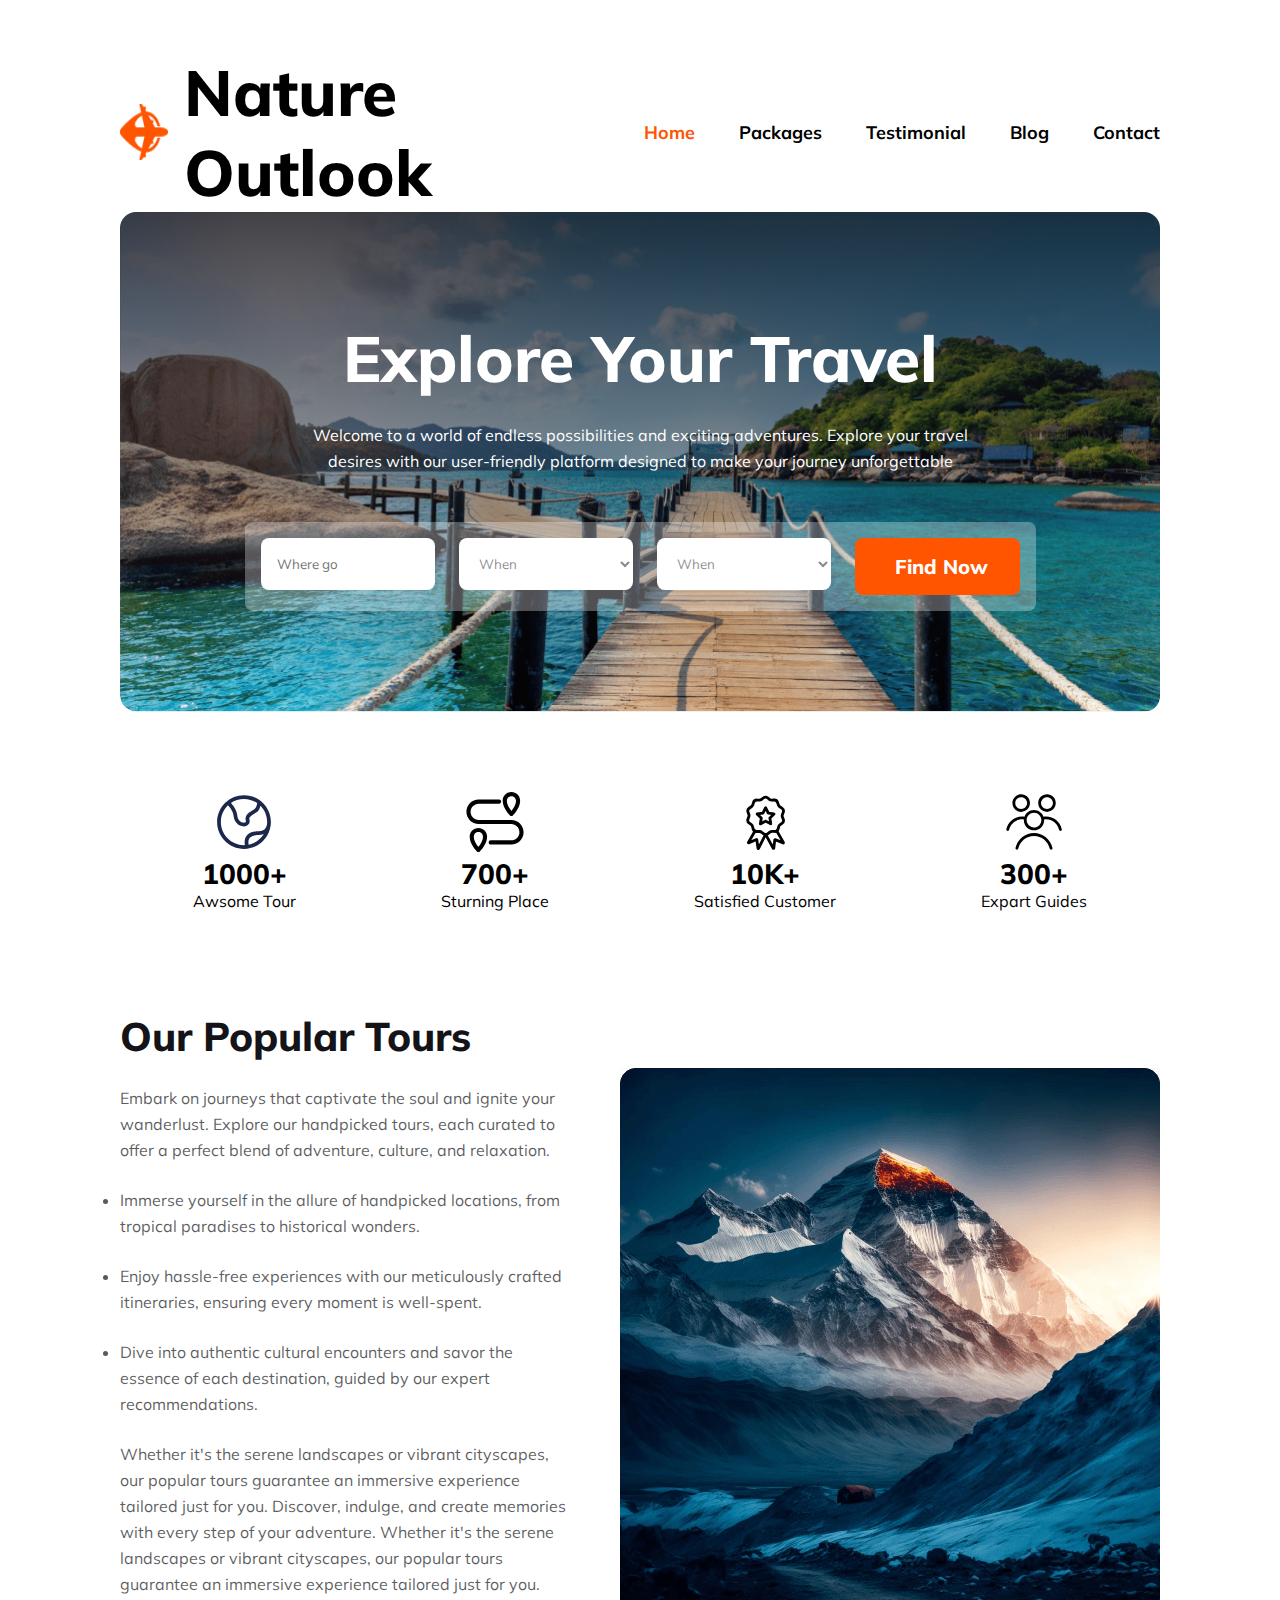
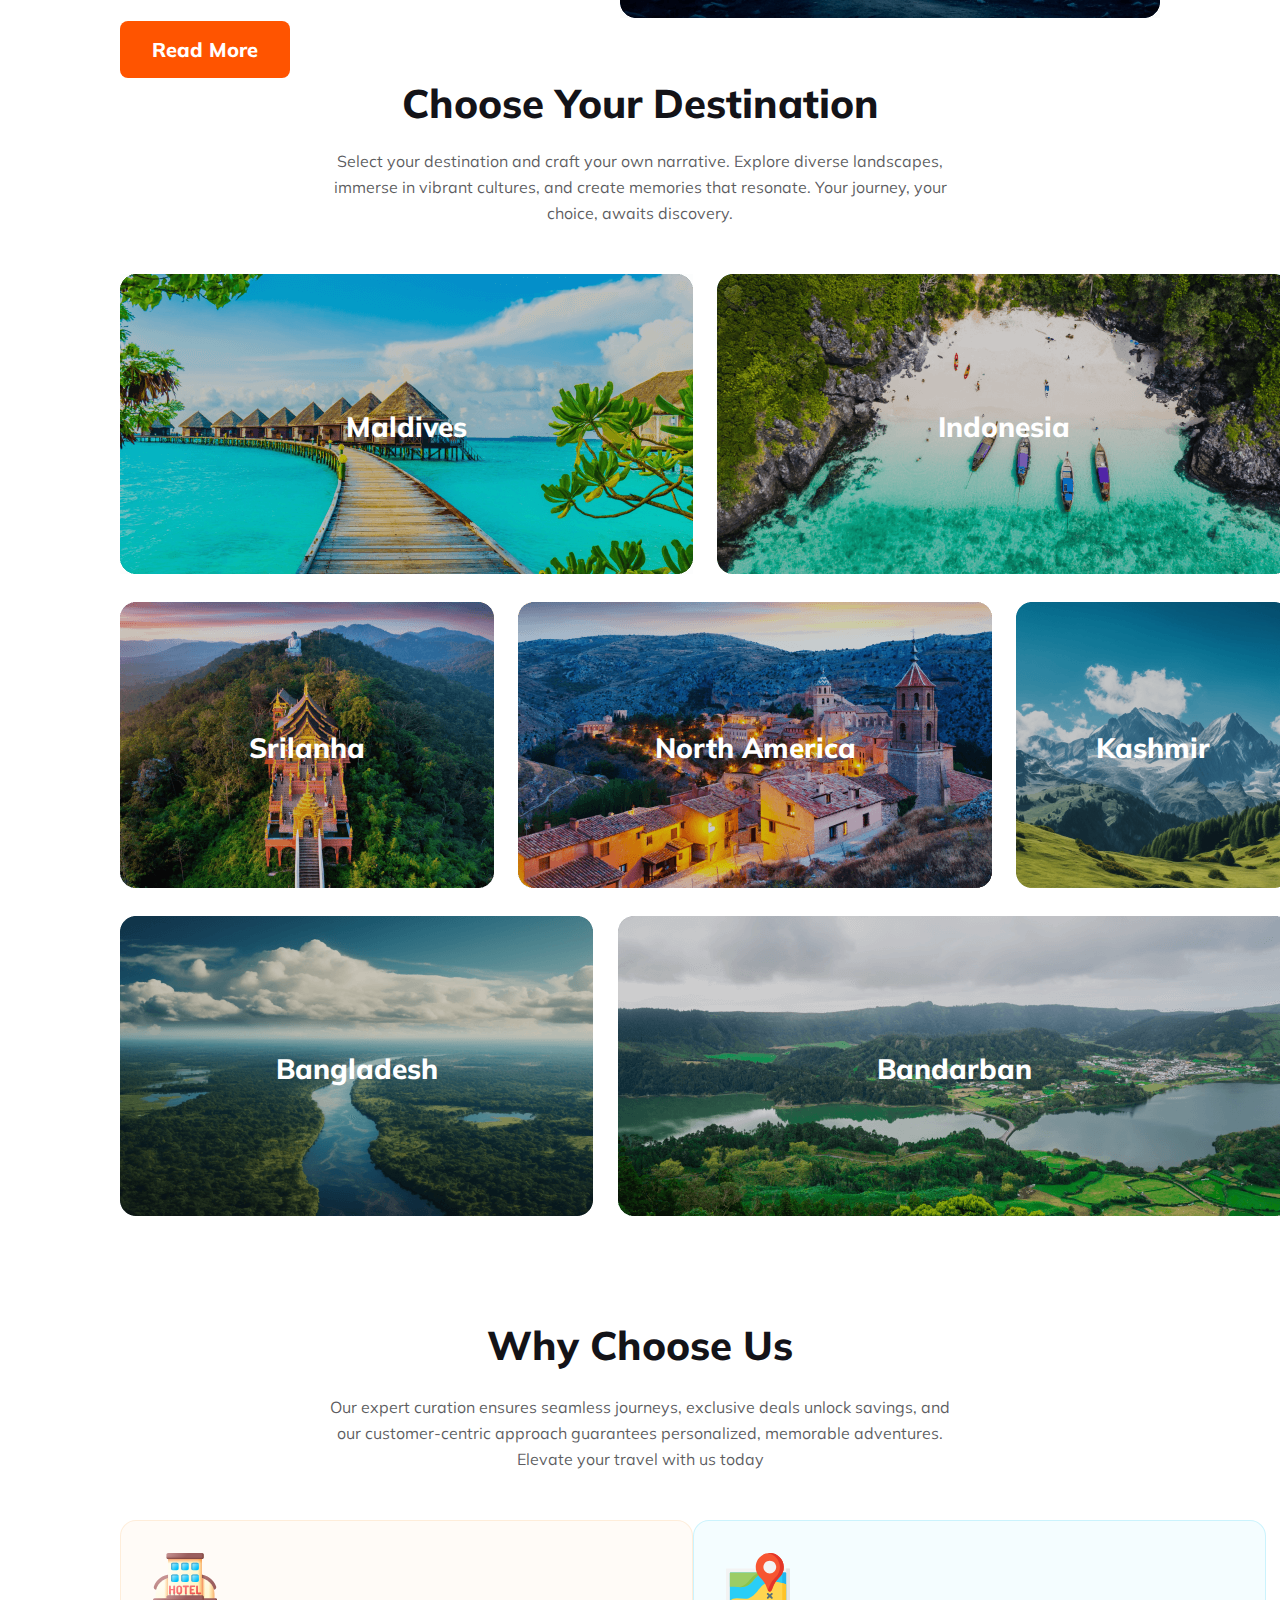
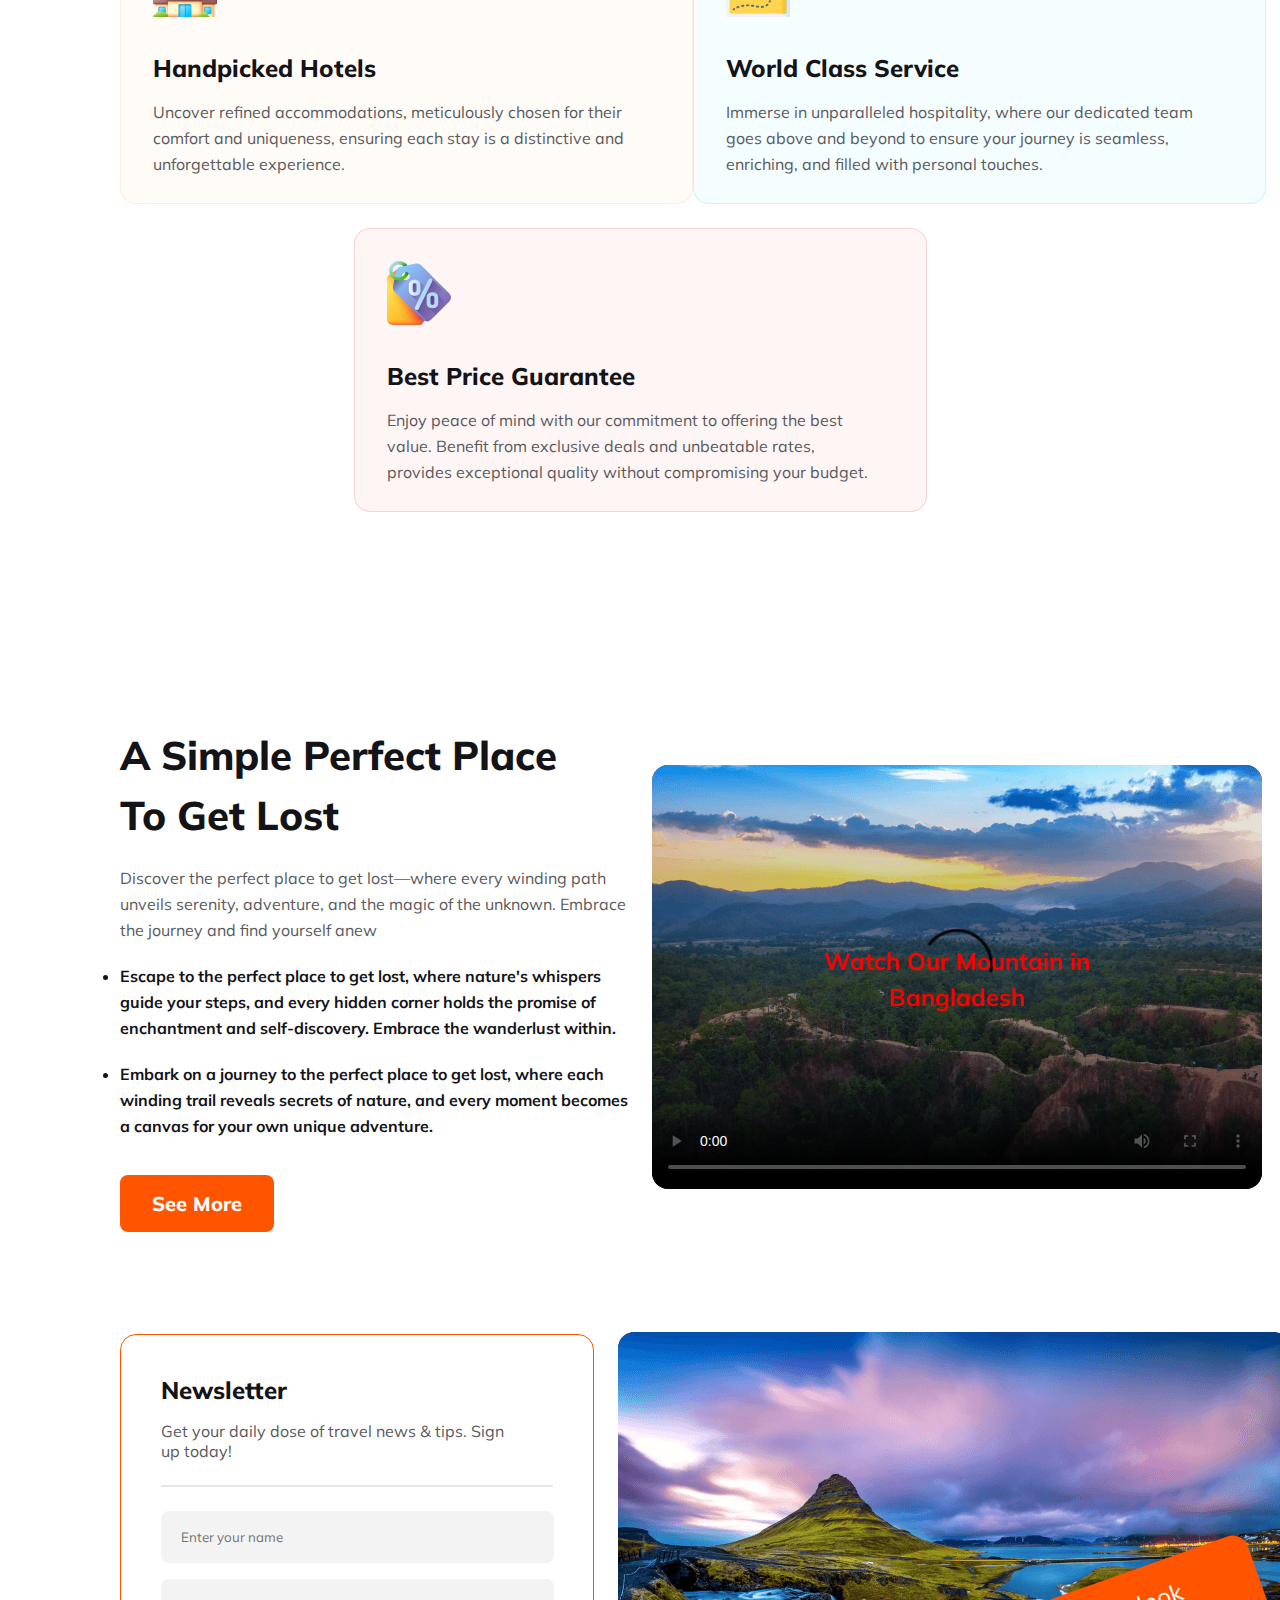
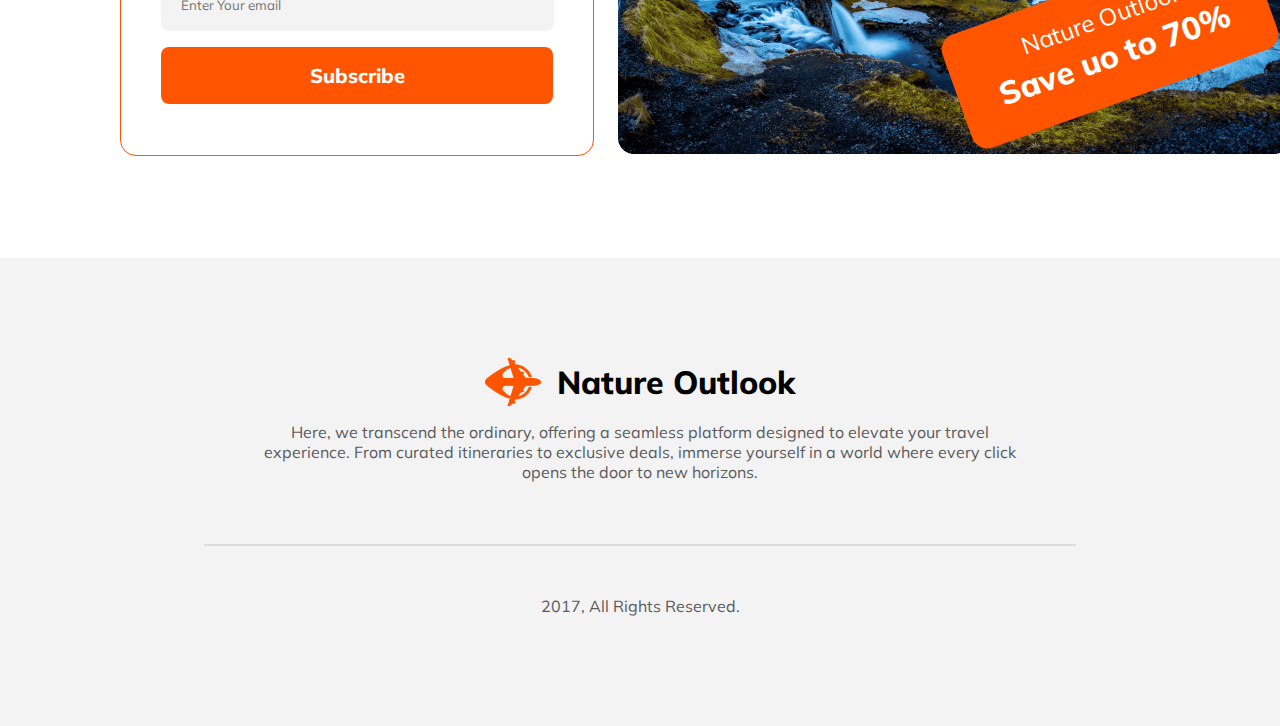
==== index.html @ f2aeee27 "image gallery  added" ====
<!DOCTYPE html>
<html lang="en">

<head>
    <meta charset="UTF-8">
    <meta name="viewport" content="width=device-width, initial-scale=1.0">
    <title>Nature Outlook</title>
    <!--CSS style Sheet-->
    <link rel="stylesheet" href="assets/style/style.css">

    <!--Font Awsome Icon Link-->
    <link rel="stylesheet" href="https://cdnjs.cloudflare.com/ajax/libs/font-awesome/6.5.1/css/all.min.css"
        integrity="sha512-DTOQO9RWCH3ppGqcWaEA1BIZOC6xxalwEsw9c2QQeAIftl+Vegovlnee1c9QX4TctnWMn13TZye+giMm8e2LwA=="
        crossorigin="anonymous" referrerpolicy="no-referrer" />

    <style>
        .container {
            max-width: 1170;
            margin: 0 auto;
        }
    </style>
</head>

<body>
    <header>
        <section>
            <!--Navbar-->
            <nav class="nav">
                <div class="brand">
                    <img src="assets/Images/Group 40071 (2).png" alt="logo">
                    <h1>Nature <span class="Outlook">Outlook</span></h1>
                </div>
                <div class="nav-link">
                    <ul class="item">
                        <li class="active" style="color: #ff5400;">Home</li>
                        <li>Packages</li>
                        <li>Testimonial</li>
                        <li>Blog</li>
                        <li>Contact</li>
                    </ul>
                </div>
                <div class="menubar">
                    <i class="fa-solid fa-bars"></i>
                </div>
            </nav>

        </section>
    </header>

    <main>
        <!---------Banner Section----------->
        <section class="container">
            <div class="banner-content">
                <h1>Explore Your Travel</h1>
                <p>Welcome to a world of endless possibilities and exciting adventures. Explore your travel desires with
                    our user-friendly platform designed to make your journey unforgettable</p>
                <div class="search-bar">
                    <form action="">
                        <div class="field">
                            <input id="where" type="text" placeholder="Where go">
                        </div>
                        <div class="field">
                            <select name="option" id="select">
                                <option value="1">When</option>
                            </select>
                        </div>
                        <div class="field">
                            <select name="option" id="select">
                                <option value="1">When</option>
                            </select>
                        </div>

                        <div class="field"><button class="btn"><i class="fa-solid fa-magnifying-glass"></i>Find
                                Now</button>
                        </div>
                    </form>
                </div>
            </div>
        </section>
        <!---------Bonus part | Stastic----------->
        <section class="container">
            <div class="stastic-container">
                <div class="stastic-card">
                    <img style="width: 60px; height: 60px;" src="assets/icons/earth.svg" alt="">
                    <h3>1000+</h3>
                    <p>Awsome Tour</p>
                </div>
                <div class="stastic-card">
                    <img style="width: 60px; height: 60px;" src="assets/icons/route.svg" alt="">
                    <h3>700+</h3>
                    <p>Sturning Place</p>
                </div>
                <div class="stastic-card">
                    <img style="width: 60px; height: 60px;" src="assets/icons/badge-svgrepo-com.svg" alt="">
                    <h3>10K+</h3>
                    <p>Satisfied Customer</p>
                </div>
                <div class="stastic-card">
                    <img style="width: 60px; height: 60px;" src="assets/icons/users-svgrepo-com.svg" alt="">
                    <h3>300+</h3>
                    <p>Expart Guides</p>
                </div>
            </div>
        </section>
        <!---------Popular Tours----------->
        <section class="tour-container container ">
            <div class="tour-content ">
                <h2>Our Popular Tours</h2>
                <p>Embark on journeys that captivate the soul and ignite your wanderlust. Explore our handpicked tours,
                    each curated to offer a perfect blend of adventure, culture, and relaxation.</p>
                <ul>
                    <li>Immerse yourself in the allure of handpicked locations, from tropical paradises to historical
                        wonders.</li>
                    <li>Enjoy hassle-free experiences with our meticulously crafted itineraries, ensuring every moment
                        is well-spent.</li>
                    <li>Dive into authentic cultural encounters and savor the essence of each destination, guided by our
                        expert recommendations.</li>
                </ul>
                <p class="summary">
                    Whether it's the serene landscapes or vibrant cityscapes, our popular tours guarantee an immersive
                    experience tailored just for you. Discover, indulge, and create memories with every step of your
                    adventure. Whether it's the serene landscapes or vibrant cityscapes, our popular tours guarantee an
                    immersive
                    experience tailored just for you.
                </p>
                <button class="btn">Read More</button>
            </div>
            <div class="tour-img">
                <img src="assets/Images/Rectangle 4.png" alt="">
            </div>
        </section>
        <!---------Choose Your Destination----------->
        <section class="container">
            <div class="destination-container ">
                <h1>Choose Your Destination</h1>
                <p>Select your destination and craft your own narrative. Explore diverse landscapes, immerse in vibrant
                    cultures, and create memories that resonate. Your journey, your choice, awaits discovery.</p>
            </div>
            <div class="destination-gallery">
                <div class="country-img item1">
                    <img src="assets/Images/Rectangle 5.png" alt="">
                    <div class="country">Maldives</div>
                </div>
                <div class="country-img item2">
                    <img src="assets/Images/Rectangle 8.png" alt="">
                    <div class="country">Indonesia</div>
                </div>
                <div class="country-img item3">
                    <img src="assets/Images/Rectangle 6.png" alt="">
                    <div class="country">Srilanha</div>
                </div>
                <div class="country-img item4">
                    <img src="assets/Images/Rectangle 7.png" alt="">
                    <div class="country">North America</div>
                </div>
                <div class="country-img item5">
                    <img src="assets/Images/Rectangle 9.png" alt="">
                    <div class="country">Kashmir</div>
                </div>
                <div class="country-img item6">
                    <img src="assets/Images/Rectangle 11.png" alt="">
                    <div class="country">Bangladesh</div>
                </div>
                <div class="country-img item7">
                    <img src="assets/Images/Rectangle 10.png" alt="">
                    <div class="country">Bandarban</div>
                </div>
            </div>
        </section>
        <!----------Why Choose Us---------->
        <section class="choose-us-container container">
            <div class="choose-us-content">
                <h1>Why Choose Us</h1>
                <p>Our expert curation ensures seamless journeys, exclusive deals unlock savings, and our
                    customer-centric approach guarantees personalized, memorable adventures. Elevate your travel with us
                    today</p>
            </div>
            <div class="card-container">
                <div class="choose-card">
                    <div class="card card-1">
                        <img src="assets/icons/hotel 1.svg" alt="">
                        <h3>Handpicked Hotels</h3>
                        <p>Uncover refined accommodations, meticulously chosen for their comfort and uniqueness,
                            ensuring each stay is a distinctive and unforgettable experience.</p>
                    </div>
                    <div class="card card-2">
                        <img src="assets/icons/map 1.svg" alt="">
                        <h3>World Class Service</h3>
                        <p>Immerse in unparalleled hospitality, where our dedicated team goes above and beyond to ensure
                            your journey is seamless, enriching, and filled with personal touches.</p>
                    </div>
                </div>
                <div class="card card-3">
                    <img src="assets/icons/price-tag 1.svg" alt="">
                    <h3>Best Price Guarantee</h3>
                    <p>Enjoy peace of mind with our commitment to offering the best value. Benefit from exclusive deals
                        and unbeatable rates, provides exceptional quality without
                        compromising your budget.
                    </p>
                </div>
            </div>
        </section>

        <!---------Deals and Discount----------->
        <!-- <section>
            
        </section> -->
        <!-------Perfect Place  to get lost------------->
        <section class="perfect-place container">
            <div class="place-content">
                <h2>A Simple Perfect Place To Get Lost </h2>
                <p>Discover the perfect place to get lost—where every winding path unveils serenity, adventure, and the
                    magic of the unknown. Embrace the journey and find yourself anew</p>

                <ul>
                    <li>Escape to the perfect place to get lost, where nature's whispers guide your steps, and every
                        hidden corner holds the promise of enchantment and self-discovery. Embrace the wanderlust
                        within.</li>
                    <li>
                        Embark on a journey to the perfect place to get lost, where each winding trail reveals secrets
                        of nature, and every moment becomes a canvas for your own unique adventure.
                    </li>
                </ul>
                <button class="btn" style="margin-top: 1rem;">See More</button>
            </div>
            <div class="video-container">
                <div class="place-img">
                    <video width="610" height="424" poster="assets/Images/Group 40089.png" controls>
                        <source src="https://youtu.be/Cn4G2lZ_g2I?si=lQw-Pm9pwRIGjS1l" type="video/mime">
                    </video>
                    <div class="video-title">
                        <h3>Watch Our Mountain in Bangladesh</h3>
                    </div>
                </div>

            </div>
        </section>
        <!-------Newsletter------------->
        <section class="newsletter-container container">
            <div class="news-form">
                <h3>Newsletter</h3>
                <p>Get your daily dose of travel news & tips. Sign up today!</p>
                <hr>
                <input class="input" type="text" class="name" placeholder="Enter your name">
                <input class="input" type="email" class="email" placeholder="Enter Your email">
                <button class="btn sub"> Subscribe</button>
            </div>
            <div class="news-img">
                <img src="assets/Images/Rectangle 8 (1).png" alt="">
                <div class="offer">
                    <p>Nature Outlook</p>
                    <h3>Save uo to 70%</h3>
                </div>
            </div>
        </section>
    </main>
    <!--------Footer------------>
    <footer>
        <div class="footer-brand">
            <img src="assets/Images/Group 40071 (2).png" alt="">
            <h2>Nature Outlook</h2>
        </div>
        <p class="about">Here, we transcend the ordinary, offering a seamless platform designed to elevate your travel
            experience.
            From curated itineraries to exclusive deals, immerse yourself in a world where every click opens the door to
            new horizons.
        </p>
        <div class="footer-social">
            <i class="fa-brands fa-twitter"></i>
            <i class="fa-brands fa-facebook-f"></i>
            <i class="fa-brands fa-instagram"></i>
            <i class="fa-brands fa-github"></i>
        </div>
        <hr>
        <p class="copyrights">2017, All Rights Reserved.</p>
    </footer>
</body>

</html>
---- assets/style/style.css ----
/* Google fonts*/
@import url('https://fonts.googleapis.com/css2?family=Mulish:ital,wght@0,200..1000;1,200..1000&display=swap');

* {
    margin: 0;
    padding: 0;
    box-sizing: border-box;
    font-family: "Mulish", sans-serif;
    font-style: normal;
}

/*Root Style*/
:root {
    /*Tipography and font Size*/
    --normal-text: 1rem;
    --font-18: 1.125rem;
    --font-20: 1.25rem;
    --font-24: 1.5rem;
    --font-28: 1.75rem;
    --heading-3: 2rem;
    --heading-2: 2.5rem;
    --heading-1: 4rem;

    /*Color*/
    --text-white: #fff;
    --text-black: #131318;
    --text-orange: #ff5400;
    --text-gray: rgba(19, 19, 24, 0.50);
    --text-dark-gray: #5A5A5D;

}

/*Re-useable Style*/
section {
    max-width: 1170;
   max-width:81.25% ;
    margin: 0 auto;
}

.hidden{
    display: none;
}

.nav-link ul li {
    list-style: none;
}

.nav {
    display: flex;
    align-items: center;
    justify-content: space-between;
    padding-top: 52px;
}

.brand {
    display: flex;
    align-items: center;
    column-gap: 1rem;
}

.brand h1 {
    font-size: var(--heading-1);
    font-weight: 800;
}

.brand img {
    width: 48px;
    height: 56.008px;
}

.nav-link ul {
    display: flex;
    font-size: var(--font-18);
    font-weight: 700;
    text-align: center;
    column-gap: 44px;
    align-items: center;
}


.menubar {
    display: none;
}

/*Banner Section*/
.banner-content {
    background-image: linear-gradient(180deg, rgba(19, 19, 24, 0.80) 0%, rgba(19, 19, 24, 0.00) 100%), url(../Images/Group\ 13\ \(1\)\ \(1\).png);
    background-size: cover;
    height: 500px;
    background-repeat: no-repeat;
    position: relative;
    text-align: center;
    border-radius: 16px;

}

.banner-content h1 {
    color: var(--text-white);
    font-size: var(--heading-1);
    padding-top: 106px;
    font-weight: 800;
}

.banner-content p {
    width: 676px;
    color: #FFF;
    font-weight: 400;
    line-height: 26px;
    font-size: var(--normal-text);
    margin: 0 auto;
    padding-top: 1.5rem;
    padding-bottom: 3rem;
}

.search-bar{
    display: inline-flex;
    border-radius: 8px;
background: rgba(255, 255, 255, 0.30);
padding: 1rem;

    
}
form{
    display: flex;
    column-gap: 1.5rem;
}

form #where, form #select{
    width: 174px;
height: 52px;
flex-shrink: 0;
border-radius: 8px;
border: none;
padding: 1rem;
color:  rgba(19, 19, 24, 0.50);
background-color: #FFF;

}

.fa-solid {
    padding-right: 0.5rem;
    width: 24px;
}


.tour-container {
    display: flex;
    padding-top: 100px;
    align-items: center;
    justify-content: space-between;
    column-gap: 3rem;
}

.tour-container h2 {
    font-size: var(--heading-2);
    color: var(--text-black);
    font-weight: 800;
    padding-bottom: 1.5rem;

}

.tour-container p,
.tour-container ul>li {
    color: rgba(19, 19, 24, 0.70);
    font-size: 1rem;
    font-weight: 400;
    line-height: 26px;
    /* 162.5% */
}

.tour-container p {
    padding-bottom: 1.5rem;
}

.tour-container ul>li {
    padding-bottom: 1.5rem;
}

.btn {
    color: #FFF;
    font-size: var(--font-20);
    font-weight: 800;
    padding: 1rem 2rem;
    background-color: var(--text-orange);
    border-radius: 8px;
    border: none;
}

/*Bonus part | Stastic*/
.stastic-container{
    text-align: center;
    display: flex;
    align-items: center;
    justify-content: space-around;
    padding-top: 5rem;
}

.stastic-container h3{
    font-weight: 800;
    font-size: var(--font-28);
}
.stastic-container

/*Choose Your Destination*/
.destination-container{
padding-top: 100px;
text-align: center;
}
.destination-container h1{
    color: #131318;
    text-align: center;
font-size: 40px;
font-style: normal;
font-weight: 800;
line-height: normal;
padding-bottom: 1.25rem;
}

.destination-container p{
    margin: 0 auto;
    width: 643px;
    color: rgba(19, 19, 24, 0.70);
text-align: center;
font-family: Mulish;
font-size: 16px;
font-style: normal;
font-weight: 400;
line-height: 26px; /* 162.5% */
padding-bottom: 3rem;
}

.country-img{
    position: relative;
    text-align: center;
    color: white;
    /* background: linear-gradient(0deg, rgba(19, 19, 24, 0.20) 0%, rgba(19, 19, 24, 0.20) 100%), lightgray 50% / cover no-repeat; */
  }

  .country {
    position: absolute;
    top: 50%;
    left: 50%;
    transform: translate(-50%, -50%);
    color: #FFF;
text-align: center;
font-family: Mulish;
font-size: 28px;
font-style: normal;
font-weight: 800;
line-height: normal;
  }
  .destination-gallery{
    display: grid;
    grid-template-areas: 
    'item1 item1 item1 item1 item1 item1 item2 item2 item2 item2 item2 item2'
    'item3 item3 item3 item3 item4 item4 item4 item4 item4 item5 item5 item5'
    'item6 item6 item6 item6 item6 item7 item7 item7 item7 item7 item7 item7';
    gap: 1.5rem;
}

 .item1 {
    grid-area: item1;
  
  }
  
  .item2 {
    grid-area: item2;
    
  }
  
  .item3 {
    grid-area: item3;
  }
  .item4{
    grid-area: item4;
  }
  
  .item5{
    grid-area: item5;
  }
  
  .item6{
    grid-area: item6;
  }
  
  .item7{
    grid-area: item7;
  }

 



/*Why choose us*/
.choose-us-container{
    padding-bottom: 100px;
}
.choose-us-content {
    text-align: center;
    padding-top: 100px;
}

.choose-us-content h1 {
    color: var(--text-black);
    font-weight: 800;
    font-size: var(--heading-2);
    padding-bottom: 1.5rem;
}

.choose-us-content p {
    width: 643px;
    margin: 0 auto;
    color: rgba(19, 19, 24, 0.70);
    text-align: center;
    font-family: Mulish;
    font-size: 1rem;
    font-style: normal;
    font-weight: 400;
    line-height: 26px;
    /* 162.5% */
    padding-bottom: 3rem;
}


.card h3 {
    padding-top: 2rem;
    padding-bottom: 1rem;
    color: #131318;
    font-size: 24px;
    font-style: normal;
    font-weight: 800;
    line-height: normal;
}

.card p {
    width: 486px;
    color: #5A5A5D;
    font-family: Mulish;
    font-size: 16px;
    font-style: normal;
    font-weight: 400;
    line-height: 26px;
    /* 162.5% */
}

.choose-card {
    display: flex;
    justify-content: space-around;
}

.card {
    width: 573px;
    height: 284px;
    flex-shrink: 0;
    padding: 2rem;
    border-radius: 16px;
}

.card-1 {
    border: 1px solid rgba(251, 181, 99, 0.20);
    background: rgba(251, 181, 99, 0.05);
}

.card-2 {
    border: 1px solid rgba(41, 206, 246, 0.20);
    background: rgba(41, 206, 246, 0.05);
}

.card-3 {
    position: relative;
    margin: 0 auto;
    margin-top: 1.5rem;
    border: 1px solid rgba(233, 68, 68, 0.20);
    background: rgba(233, 68, 68, 0.05);
}

/*Perfet place to get lost*/
.perfect-place{
    display: flex;
    align-items: center;
    justify-content: space-between;
    padding-top: 113px;
    padding-bottom: 100px;
}

.place-content h2{
    width: 448px;
    color: #131318;
font-family: Mulish;
font-size: 40px;
font-style: normal;
font-weight: 800;
line-height: 60px; /* 150% */
padding-bottom: 1.25rem;

} 

.place-content p{
    width: 532px;
    color: #5A5A5D;
font-family: Mulish;
font-size: 16px;
font-style: normal;
font-weight: 400;
line-height: 26px; /* 162.5% */
padding-bottom: 1.25rem;

}
.place-content ul li{
    width: 518px;
    color: #131318;
font-family: Mulish;
font-size: 16px;
font-style: normal;
font-weight: 700;
line-height: 26px; /* 162.5% */
margin-bottom: 1.25rem;
}

.place-img{
    position: relative;
}

video{
    border-radius: 1rem;
    background: linear-gradient(180deg, #131318 -31.96%, rgba(19, 19, 24, 0.00) 100%);
}

.video-title h3{
    position: absolute;
    width: 276px;
    color:red;
text-align: center;
font-family: Mulish;
font-size: 24px;
font-weight: 700;
line-height: 36px; /* 150% */
top: 50%;
left: 50%;
transform: translate(-50%, -50%);
}

/*Newsletter*/
.newsletter-container {
    display: flex;
    align-items: center;
    justify-content: space-between;
    column-gap: 1.5rem;
    padding-bottom: 100px;
}

.news-form {
    display: flex;
    flex-direction: column;
    border-radius: 16px;
    border: 1px solid #FF5400;
    width: 474px;
    height: 422px;
    flex-shrink: 0;
    padding: 40px;
}

.news-form h3 {
    font-size: var(--font-24);
    font-weight: 800;
    color: #131318;
    padding-bottom: 1rem;
}

.news-form p {
    width: 350px;
    color: #5A5A5D;
    font-size: 1rem;
    padding-bottom: 1.5rem;
}

hr {
    border: 1px solid rgba(19, 19, 24, 0.10);
    margin-bottom: 1.5rem;
}

.input {
    border-radius: 8px;
    background: rgba(19, 19, 24, 0.05);
    width: 393px;
    height: 52px;
    flex-shrink: 0;
    border: none;
    margin-bottom: 1rem;
    padding: 1rem 1.25rem;
}

/* .name,
.email {
    margin-bottom: 1rem;
    padding: 1rem 1.25rem;
} */

.news-img {
    position: relative;
}

.offer {
    position: absolute;
    top: 250px;
    left: 330px;
    width: 324px;
    height: 120px;
    transform: rotate(-19.628deg);
    flex-shrink: 0;
    border-radius: 16px;
    background: #FF5400;
}

.offer p {
    color: #FFF;
    text-align: center;

    font-size: 24px;
    font-style: normal;
    font-weight: 400;

    padding-top: 1.25rem;
    padding-bottom: 3px;
}

.offer h3 {
    color: #FFF;
    font-family: Mulish;
    font-size: 32px;
    font-style: normal;
    font-weight: 800;
    line-height: normal;
    text-align: center;
}

/*Footer*/
footer {
    text-align: center;
    background-color: rgba(19, 19, 24, 0.05);
    padding-top: 100px;
}

.footer-brand {
    display: flex;
    margin: 0 auto;
    /* padding-left: 600px; */
    align-items: center;
    justify-content: center;
    column-gap: 1rem;
    padding-bottom: 1rem;
}

.footer-brand h2 {
    font-size: 2rem;
    font-weight: 800;
}

footer p {
    margin: 0 auto;
    width: 769px;
    font-size: var(--normal-text);
    color: #5A5A5D;
    padding-bottom: 2rem;
}

.footer-social .fa-brands {
    font-size: 1.5rem;
    margin-left: 0.75rem;
    margin-bottom: 50px;

}

footer hr {
    width: 872px;
    margin: 0 auto;
}

.copyrights {
    padding-top: 50px;
    padding-bottom: 110px;
}








@media  screen and (max-width: 600px) {
    .destination-container h1, .choose-us-content h1{
        font-size: 20px;
    }
    p{
        font-size: 14px;
    }
    section{
        max-width: 600px;
        margin: 0 auto;
        padding: 0 20px;
    }
  .brand h1{
    font-size: 21.543px;
    font-weight: 800;
 }
 .nav-link{
    display: none;
 }
 .menubar{
    display: block;
    width: 24px;
height: 24px;
 }

 .banner-content{
    font-size: 22px;
    width: 335px;
height: 483px;
 }
.search-bar form{
    display: flex;
    flex-direction: row;
 }


 /*Bonus part*/
 .stastic-container{
    display: grid;
    grid-template-columns: repeat(2, 1fr);
    gap: 1rem;
 }

 /*Our popular tour*/
 .tour-container{
    display: flex;
    flex-direction: column;
    row-gap: 1.5rem;
 }

 /*Image gellary*/
 .destination-container{
    padding-top: 1.5rem;
 }

 .destination-gallery{
    display: grid;
    grid-template-areas: 
    'item1'
    'item2'
    'item3'
    'item4'
    'item5' 
    'item6'
    'item7';
    gap: 1.5rem;
}
.country-img img{
   width: 100%;
       border-radius: 16px;
       object-fit: fill ;
}
 /*Why Choose Us*/
 .choose-card{
    flex-direction: column;
    gap: 1rem;
    object-fit: cover;
 }

 .card-3{
    margin-top: 1rem;
 }

 /*Perfect place to gaet lost*/
 .perfect-place{
    flex-direction: column;
 }

 .place-content{
    padding-bottom: 1.5rem;
 }

 /*Newsletter*/
 .newsletter-container{
    flex-direction: column;
 }
 .news-form{
    margin-bottom: 1rem;
 }


 /*Footer Section*/
 footer{
    width: 100%;
 }
 .footer-brand h2{
    font-size: 21.543px;  
 }
 .footer-brand p{
    font-size: 14px;
    
 }
}
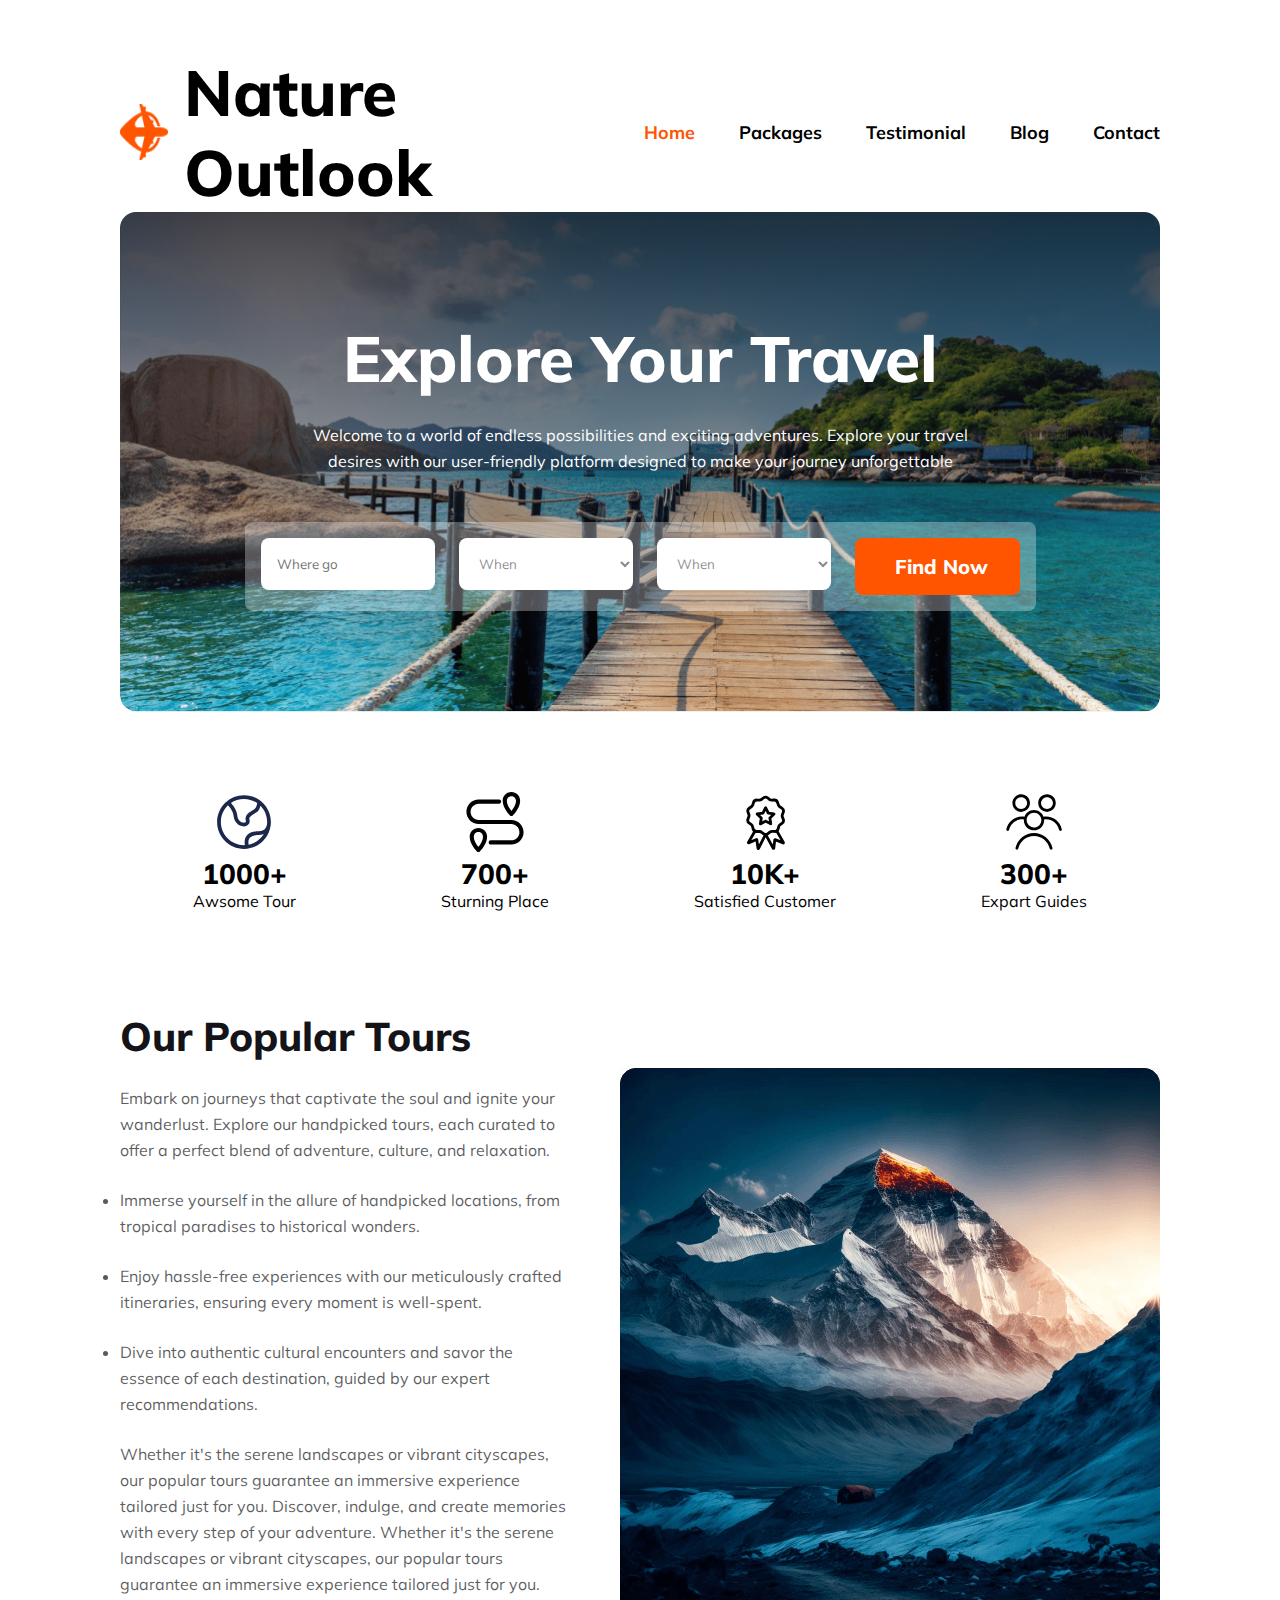
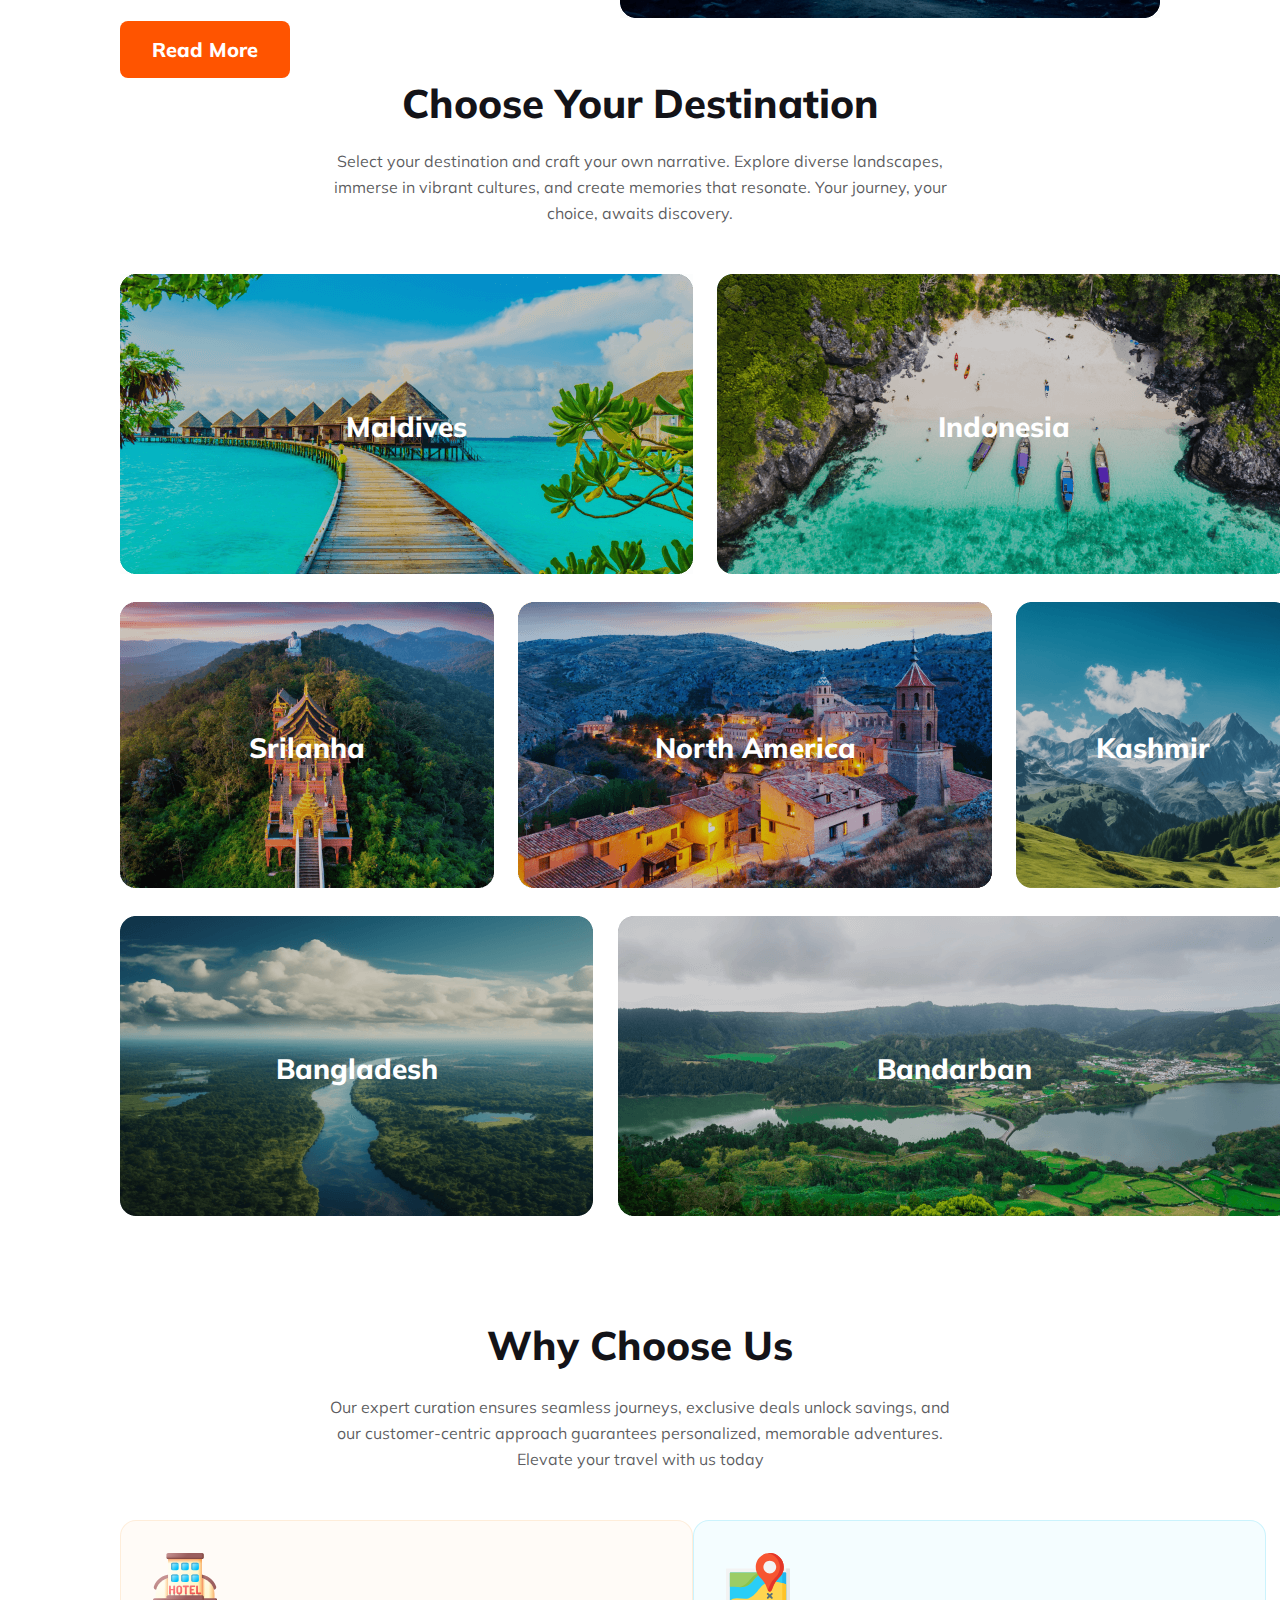
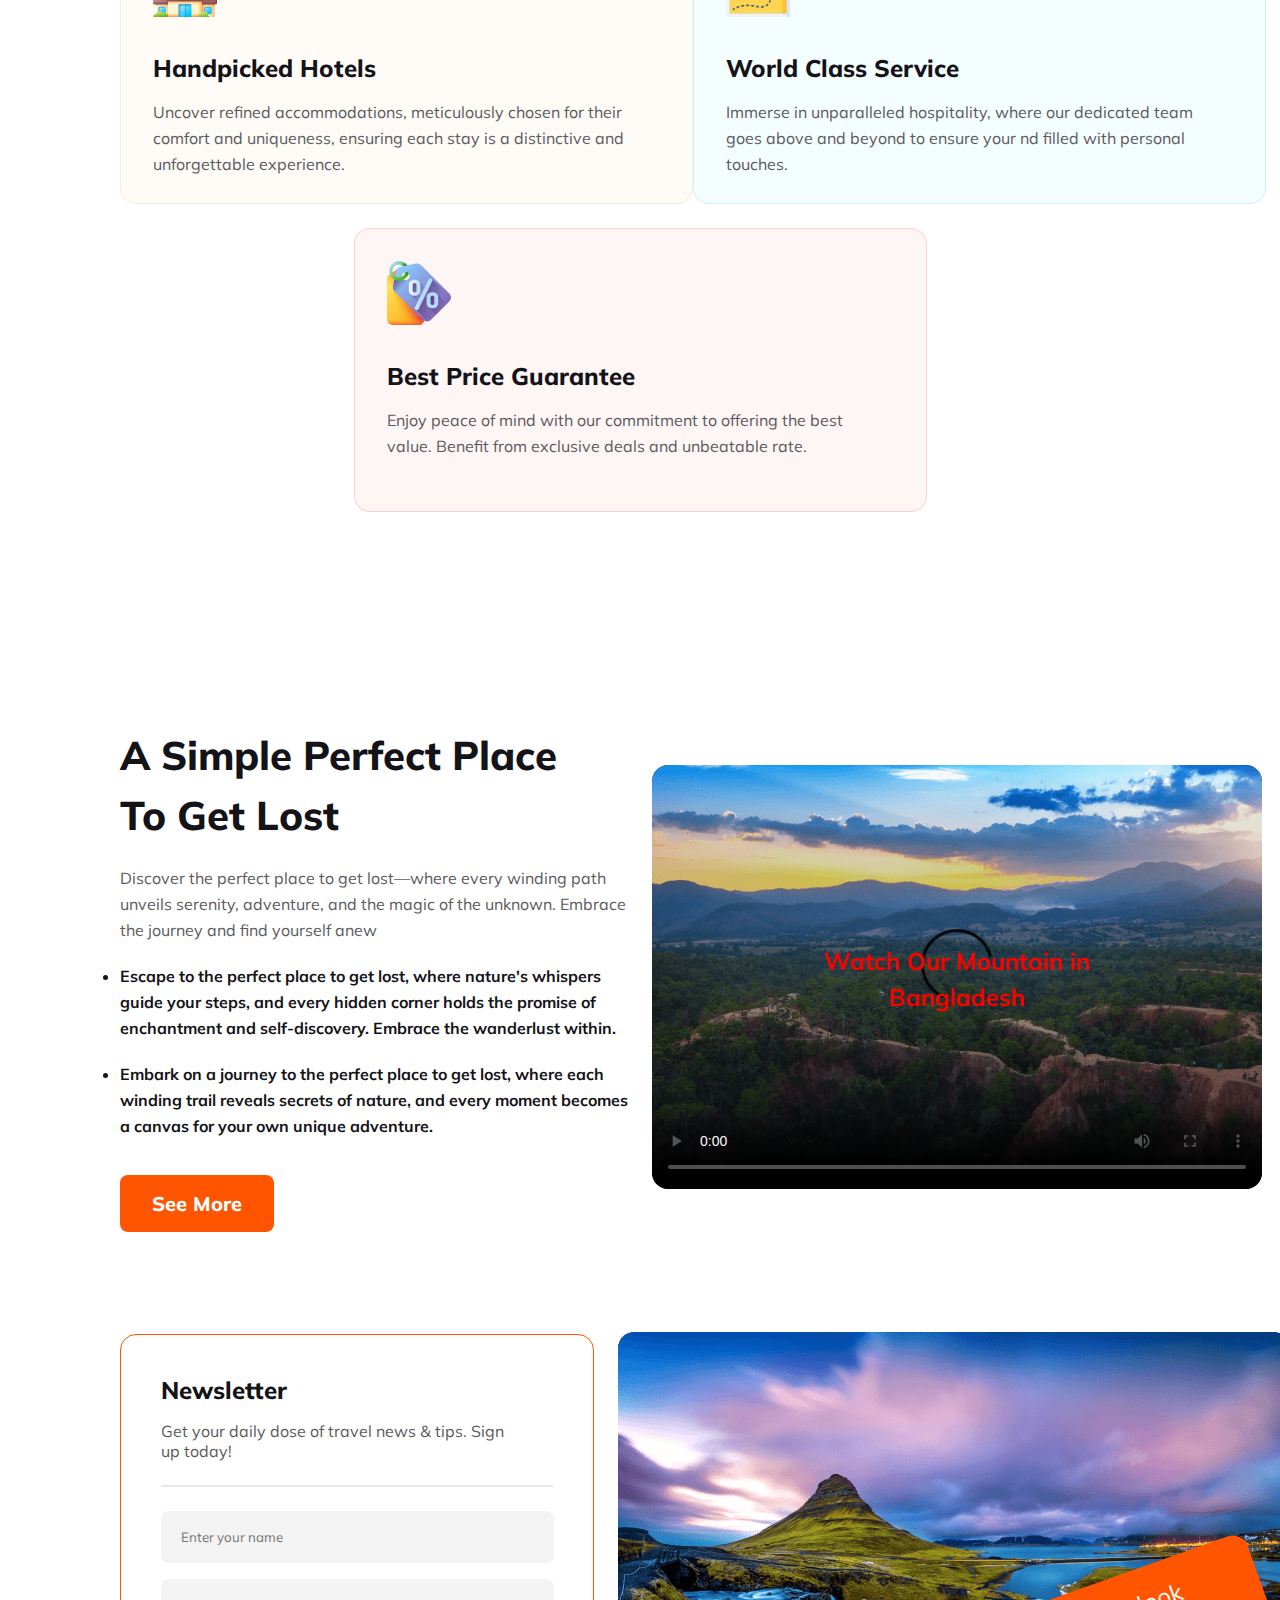
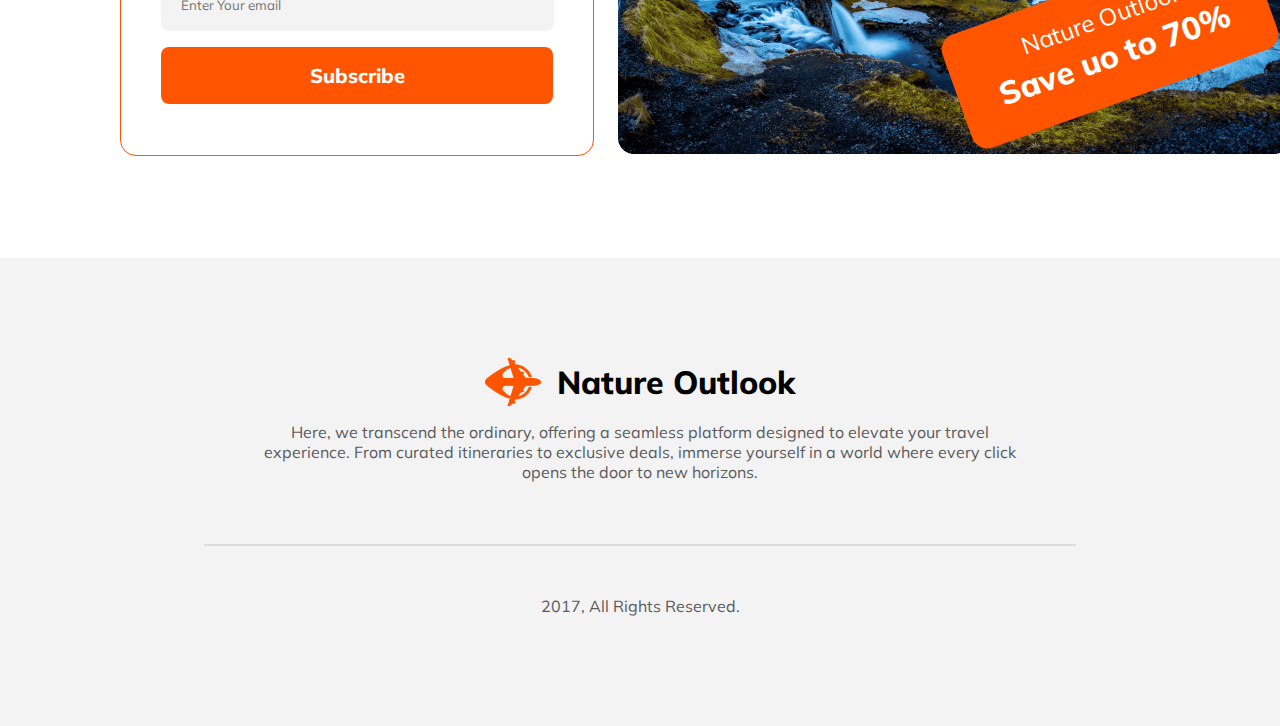
==== commit dd3cf427: "add responsiveness in banner setion and footer section" ====
--- a/index.html
+++ b/index.html
@@ -187,15 +187,14 @@
                         <img src="assets/icons/map 1.svg" alt="">
                         <h3>World Class Service</h3>
                         <p>Immerse in unparalleled hospitality, where our dedicated team goes above and beyond to ensure
-                            your journey is seamless, enriching, and filled with personal touches.</p>
+                            your nd filled with personal touches.</p>
                     </div>
                 </div>
                 <div class="card card-3">
                     <img src="assets/icons/price-tag 1.svg" alt="">
                     <h3>Best Price Guarantee</h3>
                     <p>Enjoy peace of mind with our commitment to offering the best value. Benefit from exclusive deals
-                        and unbeatable rates, provides exceptional quality without
-                        compromising your budget.
+                        and unbeatable rate.
                     </p>
                 </div>
             </div>
--- a/assets/style/style.css
+++ b/assets/style/style.css
@@ -32,12 +32,12 @@
 
 /*Re-useable Style*/
 section {
-    max-width: 1170;
-   max-width:81.25% ;
+    max-width: 1170px;
+    width: 81.25%;
     margin: 0 auto;
 }
 
-.hidden{
+.hidden {
     display: none;
 }
 
@@ -112,28 +112,31 @@
     padding-bottom: 3rem;
 }
 
-.search-bar{
+.search-bar {
     display: inline-flex;
     border-radius: 8px;
-background: rgba(255, 255, 255, 0.30);
-padding: 1rem;
-
-    
-}
-form{
-    display: flex;
+    background: rgba(255, 255, 255, 0.30);
+    padding: 1rem;
+
+
+}
+
+form {
+    display: flex;
+    /* flex-direction: colum; */
     column-gap: 1.5rem;
 }
 
-form #where, form #select{
+form #where,
+form #select {
     width: 174px;
-height: 52px;
-flex-shrink: 0;
-border-radius: 8px;
-border: none;
-padding: 1rem;
-color:  rgba(19, 19, 24, 0.50);
-background-color: #FFF;
+    height: 52px;
+    flex-shrink: 0;
+    border-radius: 8px;
+    border: none;
+    padding: 1rem;
+    color: rgba(19, 19, 24, 0.50);
+    background-color: #FFF;
 
 }
 
@@ -187,7 +190,7 @@
 }
 
 /*Bonus part | Stastic*/
-.stastic-container{
+.stastic-container {
     text-align: center;
     display: flex;
     align-items: center;
@@ -195,106 +198,112 @@
     padding-top: 5rem;
 }
 
-.stastic-container h3{
+.stastic-container h3 {
     font-weight: 800;
     font-size: var(--font-28);
 }
+
 .stastic-container
 
 /*Choose Your Destination*/
-.destination-container{
-padding-top: 100px;
-text-align: center;
-}
-.destination-container h1{
+.destination-container {
+    padding-top: 100px;
+    text-align: center;
+}
+
+.destination-container h1 {
     color: #131318;
     text-align: center;
-font-size: 40px;
-font-style: normal;
-font-weight: 800;
-line-height: normal;
-padding-bottom: 1.25rem;
-}
-
-.destination-container p{
+    font-size: 40px;
+    font-style: normal;
+    font-weight: 800;
+    line-height: normal;
+    padding-bottom: 1.25rem;
+}
+
+.destination-container p {
     margin: 0 auto;
     width: 643px;
     color: rgba(19, 19, 24, 0.70);
-text-align: center;
-font-family: Mulish;
-font-size: 16px;
-font-style: normal;
-font-weight: 400;
-line-height: 26px; /* 162.5% */
-padding-bottom: 3rem;
-}
-
-.country-img{
+    text-align: center;
+    font-family: Mulish;
+    font-size: 16px;
+    font-style: normal;
+    font-weight: 400;
+    line-height: 26px;
+    /* 162.5% */
+    padding-bottom: 3rem;
+}
+
+.country-img {
     position: relative;
     text-align: center;
     color: white;
     /* background: linear-gradient(0deg, rgba(19, 19, 24, 0.20) 0%, rgba(19, 19, 24, 0.20) 100%), lightgray 50% / cover no-repeat; */
-  }
-
-  .country {
+}
+
+.country {
     position: absolute;
     top: 50%;
     left: 50%;
     transform: translate(-50%, -50%);
     color: #FFF;
-text-align: center;
-font-family: Mulish;
-font-size: 28px;
-font-style: normal;
-font-weight: 800;
-line-height: normal;
-  }
-  .destination-gallery{
+    text-align: center;
+    font-family: Mulish;
+    font-size: 28px;
+    font-style: normal;
+    font-weight: 800;
+    line-height: normal;
+}
+
+.destination-gallery {
     display: grid;
-    grid-template-areas: 
-    'item1 item1 item1 item1 item1 item1 item2 item2 item2 item2 item2 item2'
-    'item3 item3 item3 item3 item4 item4 item4 item4 item4 item5 item5 item5'
-    'item6 item6 item6 item6 item6 item7 item7 item7 item7 item7 item7 item7';
+    grid-template-areas:
+        'item1 item1 item1 item1 item1 item1 item2 item2 item2 item2 item2 item2'
+        'item3 item3 item3 item3 item4 item4 item4 item4 item4 item5 item5 item5'
+        'item6 item6 item6 item6 item6 item7 item7 item7 item7 item7 item7 item7';
     gap: 1.5rem;
 }
 
- .item1 {
+.item1 {
     grid-area: item1;
-  
-  }
-  
-  .item2 {
+
+}
+
+.item2 {
     grid-area: item2;
-    
-  }
-  
-  .item3 {
+
+}
+
+.item3 {
     grid-area: item3;
-  }
-  .item4{
+}
+
+.item4 {
     grid-area: item4;
-  }
-  
-  .item5{
+}
+
+.item5 {
     grid-area: item5;
-  }
-  
-  .item6{
+}
+
+.item6 {
     grid-area: item6;
-  }
-  
-  .item7{
+}
+
+.item7 {
     grid-area: item7;
-  }
-
- 
+}
+
+
 
 
 
 /*Why choose us*/
-.choose-us-container{
+.choose-us-container {
     padding-bottom: 100px;
 }
+
 .choose-us-content {
     text-align: center;
     padding-top: 100px;
@@ -375,7 +384,7 @@
 }
 
 /*Perfet place to get lost*/
-.perfect-place{
+.perfect-place {
     display: flex;
     align-items: center;
     justify-content: space-between;
@@ -383,61 +392,66 @@
     padding-bottom: 100px;
 }
 
-.place-content h2{
+.place-content h2 {
     width: 448px;
     color: #131318;
-font-family: Mulish;
-font-size: 40px;
-font-style: normal;
-font-weight: 800;
-line-height: 60px; /* 150% */
-padding-bottom: 1.25rem;
-
-} 
-
-.place-content p{
+    font-family: Mulish;
+    font-size: 40px;
+    font-style: normal;
+    font-weight: 800;
+    line-height: 60px;
+    /* 150% */
+    padding-bottom: 1.25rem;
+
+}
+
+.place-content p {
     width: 532px;
     color: #5A5A5D;
-font-family: Mulish;
-font-size: 16px;
-font-style: normal;
-font-weight: 400;
-line-height: 26px; /* 162.5% */
-padding-bottom: 1.25rem;
-
-}
-.place-content ul li{
+    font-family: Mulish;
+    font-size: 16px;
+    font-style: normal;
+    font-weight: 400;
+    line-height: 26px;
+    /* 162.5% */
+    padding-bottom: 1.25rem;
+
+}
+
+.place-content ul li {
     width: 518px;
     color: #131318;
-font-family: Mulish;
-font-size: 16px;
-font-style: normal;
-font-weight: 700;
-line-height: 26px; /* 162.5% */
-margin-bottom: 1.25rem;
-}
-
-.place-img{
+    font-family: Mulish;
+    font-size: 16px;
+    font-style: normal;
+    font-weight: 700;
+    line-height: 26px;
+    /* 162.5% */
+    margin-bottom: 1.25rem;
+}
+
+.place-img {
     position: relative;
 }
 
-video{
+video {
     border-radius: 1rem;
     background: linear-gradient(180deg, #131318 -31.96%, rgba(19, 19, 24, 0.00) 100%);
 }
 
-.video-title h3{
+.video-title h3 {
     position: absolute;
     width: 276px;
-    color:red;
-text-align: center;
-font-family: Mulish;
-font-size: 24px;
-font-weight: 700;
-line-height: 36px; /* 150% */
-top: 50%;
-left: 50%;
-transform: translate(-50%, -50%);
+    color: red;
+    text-align: center;
+    font-family: Mulish;
+    font-size: 24px;
+    font-weight: 700;
+    line-height: 36px;
+    /* 150% */
+    top: 50%;
+    left: 50%;
+    transform: translate(-50%, -50%);
 }
 
 /*Newsletter*/
@@ -588,116 +602,217 @@
 
 
 
-@media  screen and (max-width: 600px) {
-    .destination-container h1, .choose-us-content h1{
-        font-size: 20px;
-    }
-    p{
-        font-size: 14px;
-    }
-    section{
+@media screen and (max-width: 600px) {
+    *{
+        margin: 0;
+        padding: 0;
+        box-sizing: border-box;
+    }
+
+    /* section {
         max-width: 600px;
         margin: 0 auto;
-        padding: 0 20px;
-    }
-  .brand h1{
-    font-size: 21.543px;
-    font-weight: 800;
- }
- .nav-link{
-    display: none;
- }
- .menubar{
-    display: block;
-    width: 24px;
-height: 24px;
- }
-
- .banner-content{
-    font-size: 22px;
-    width: 335px;
-height: 483px;
- }
-.search-bar form{
-    display: flex;
-    flex-direction: row;
- }
-
-
- /*Bonus part*/
- .stastic-container{
-    display: grid;
-    grid-template-columns: repeat(2, 1fr);
-    gap: 1rem;
- }
-
- /*Our popular tour*/
- .tour-container{
-    display: flex;
-    flex-direction: column;
-    row-gap: 1.5rem;
- }
-
- /*Image gellary*/
- .destination-container{
-    padding-top: 1.5rem;
- }
-
- .destination-gallery{
-    display: grid;
-    grid-template-areas: 
-    'item1'
-    'item2'
-    'item3'
-    'item4'
-    'item5' 
-    'item6'
-    'item7';
-    gap: 1.5rem;
-}
-.country-img img{
-   width: 100%;
-       border-radius: 16px;
-       object-fit: fill ;
-}
- /*Why Choose Us*/
- .choose-card{
-    flex-direction: column;
-    gap: 1rem;
-    object-fit: cover;
- }
-
- .card-3{
-    margin-top: 1rem;
- }
-
- /*Perfect place to gaet lost*/
- .perfect-place{
-    flex-direction: column;
- }
-
- .place-content{
-    padding-bottom: 1.5rem;
- }
-
- /*Newsletter*/
- .newsletter-container{
-    flex-direction: column;
- }
- .news-form{
-    margin-bottom: 1rem;
- }
-
-
- /*Footer Section*/
- footer{
-    width: 100%;
- }
- .footer-brand h2{
-    font-size: 21.543px;  
- }
- .footer-brand p{
-    font-size: 14px;
-    
- }
+        padding: 20px;
+    } */
+    .tour-content h2,
+    .destination-container h1,
+    .choose-us-content h1,
+    .place-content h2 {
+        font-size: 20px;
+    }
+    .tour-content p,
+    .tour-content ul li,
+    .destination-container p,
+    .choose-us-content p,
+    .card p {
+        font-size: 14px;
+        line-height: 24px;
+        
+    }
+     .brand h1 {
+        font-size: 21.543px;
+        font-weight: 800;
+    }
+
+    .nav-link {
+        display: none;
+    }
+
+    .menubar {
+        display: block;
+        width: 24px;
+        height: 24px;
+    }
+
+    .banner-content {
+        width: 100%;
+        height: 700px;
+        object-fit: fit;
+    }
+
+    .banner-content h1{
+        font-size: 22px;
+        
+    }
+
+    .banner-content p{
+        width: 304px;
+        font-size: 14px;
+        
+        
+    }
+
+    form {
+        display: flex;
+        flex-direction: column;
+        row-gap: 1rem;
+        width: 287px;
+    }
+
+    form #where,
+    form #select{
+        width: 255px;
+height: 52px;
+flex-shrink: 0;
+    }
+
+
+    /*Bonus part*/
+    .stastic-container {
+        display: grid;
+        grid-template-columns: repeat(2, 1fr);
+        column-gap: 1rem;
+        row-gap: 1rem;
+    }
+
+    /*Our popular tour*/
+    .tour-container {
+        display: flex;
+        flex-direction: column;
+        row-gap: 1.5rem;
+    }
+
+    /*choose your destination*/
+    .destination-container p,
+    .choose-us-content p {
+        width: 309px;
+        
+    }
+
+    /*Image gellary*/
+    .destination-container {
+        padding-top: 1.5rem;
+    }
+
+    .destination-gallery {
+        display: grid;
+        grid-template-areas:
+            'item1'
+            'item2'
+            'item3'
+            'item4'
+            'item5'
+            'item6'
+            'item7';
+        gap: 1.5rem;
+    }
+
+    .country-img img {
+        width: 100%;
+        border-radius: 16px;
+        object-fit: fill;
+    }
+
+    /*Why Choose Us*/
+    .card{
+        width: 335px;
+        height: 289px;
+        
+    }
+
+    .choose-card{
+        align-items: center;
+    }
+
+    .card p{
+        width: 271px;
+        
+    }
+
+    .card h3{
+        font-size: 20px;
+        
+    }
+    .choose-card {
+        flex-direction: column;
+        gap: 1rem;
+        object-fit: cover;
+    }
+
+    .card-3 {
+        margin-top: 1rem;
+    }
+
+    /*Perfect place to gaet lost*/
+    .perfect-place {
+        flex-direction: column;
+    }
+
+    .place-content h2{
+        width: 248px;
+        line-height: 30px;
+        
+    }
+
+    .place-content p, .place-content ul li{
+        font-size: 14px;
+        line-height: 24px;
+        
+    }
+    .place-content {
+        padding-bottom: 1.5rem;
+    }
+
+     video{
+        width: 335px;
+        height: 200px;
+        flex-shrink: 0;    }
+
+    /*Newsletter*/
+    .newsletter-container {
+        flex-direction: column;
+    }
+
+    .news-form {
+        margin-bottom: 1rem;
+    }
+
+    /*Newsletter*/
+    .news-img img{
+        position: relative;
+        left: 20px;
+        right: 20px;
+       padding: 0 20px;
+    }
+
+
+    /*Footer Section*/
+    footer {
+        width: 100%;
+    }
+
+    .footer-brand h2 {
+        font-size: 21.543px;
+    }
+    footer p{
+        width: 287px;
+        margin-bottom: 1rem;
+    }
+    .footer-brand p, .about p {
+        font-size: 14px;
+
+    }
+   footer hr{
+        width: 335px;
+    }
 }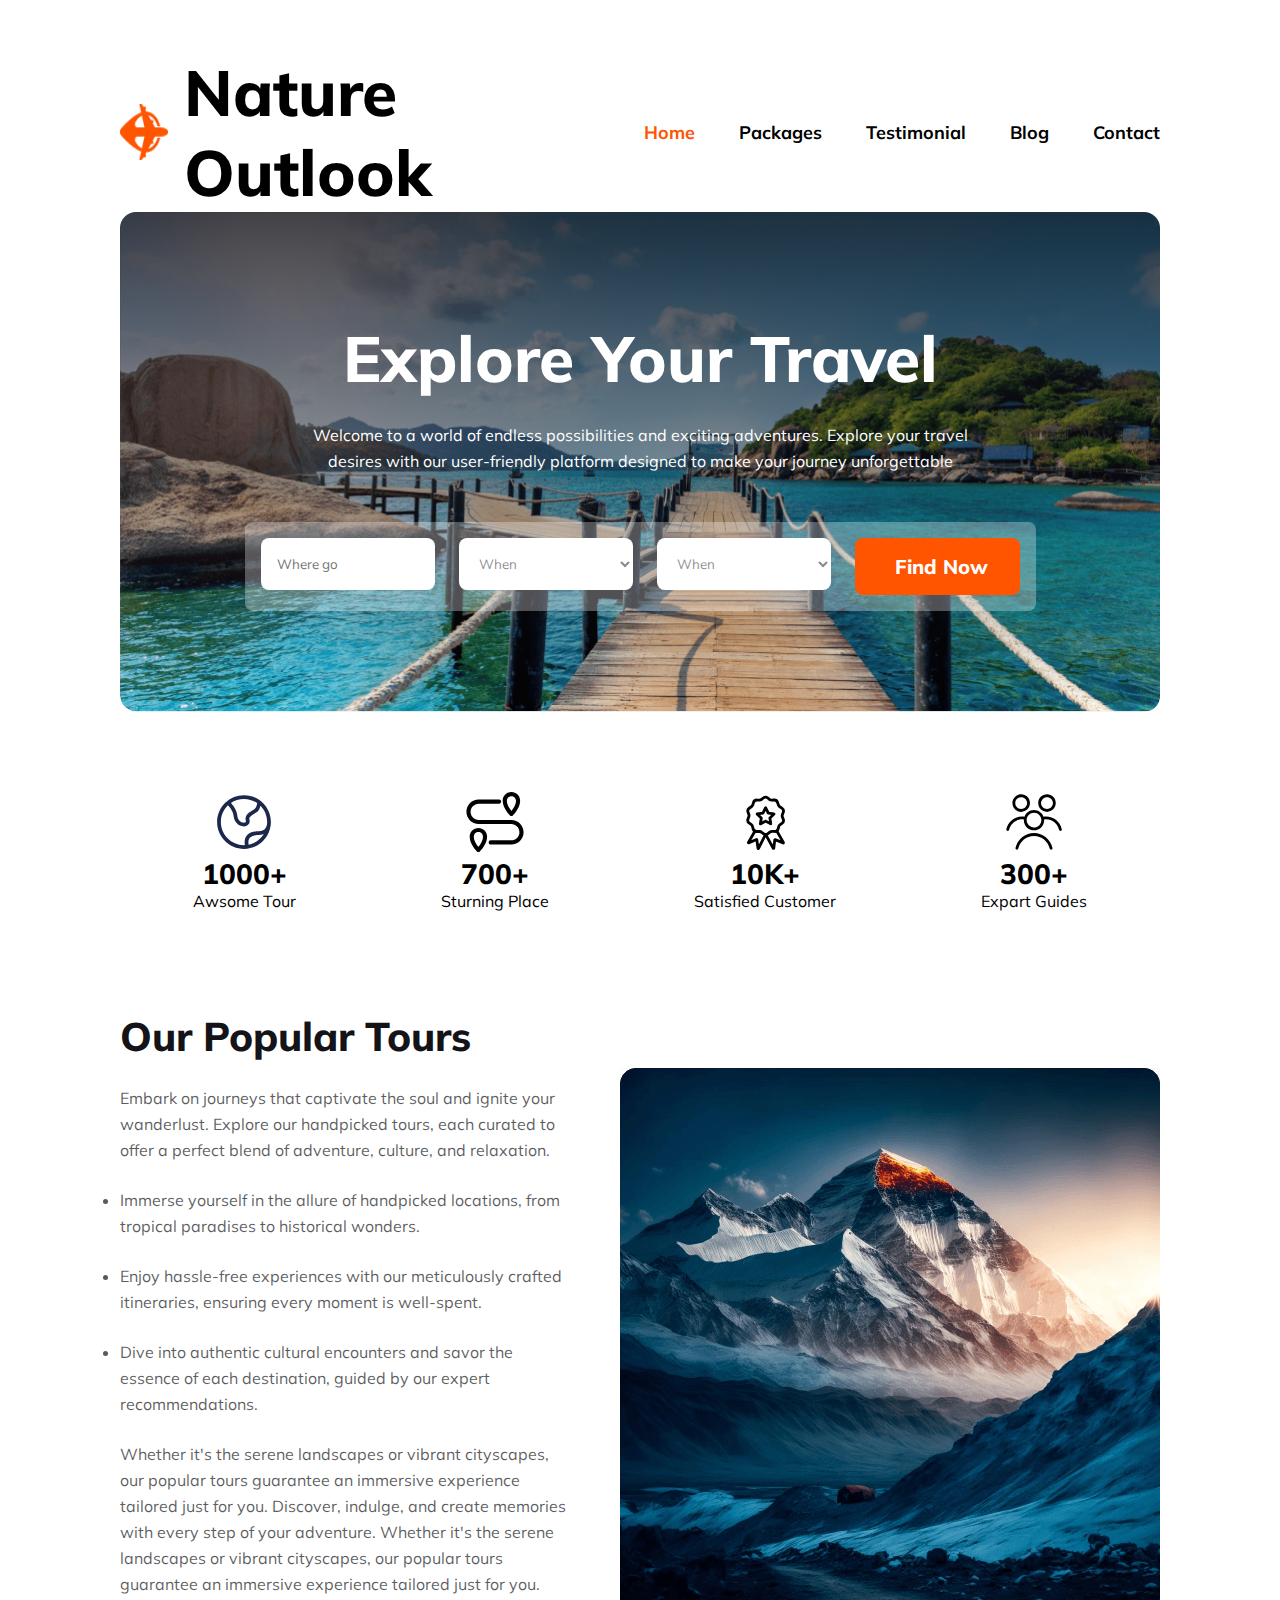
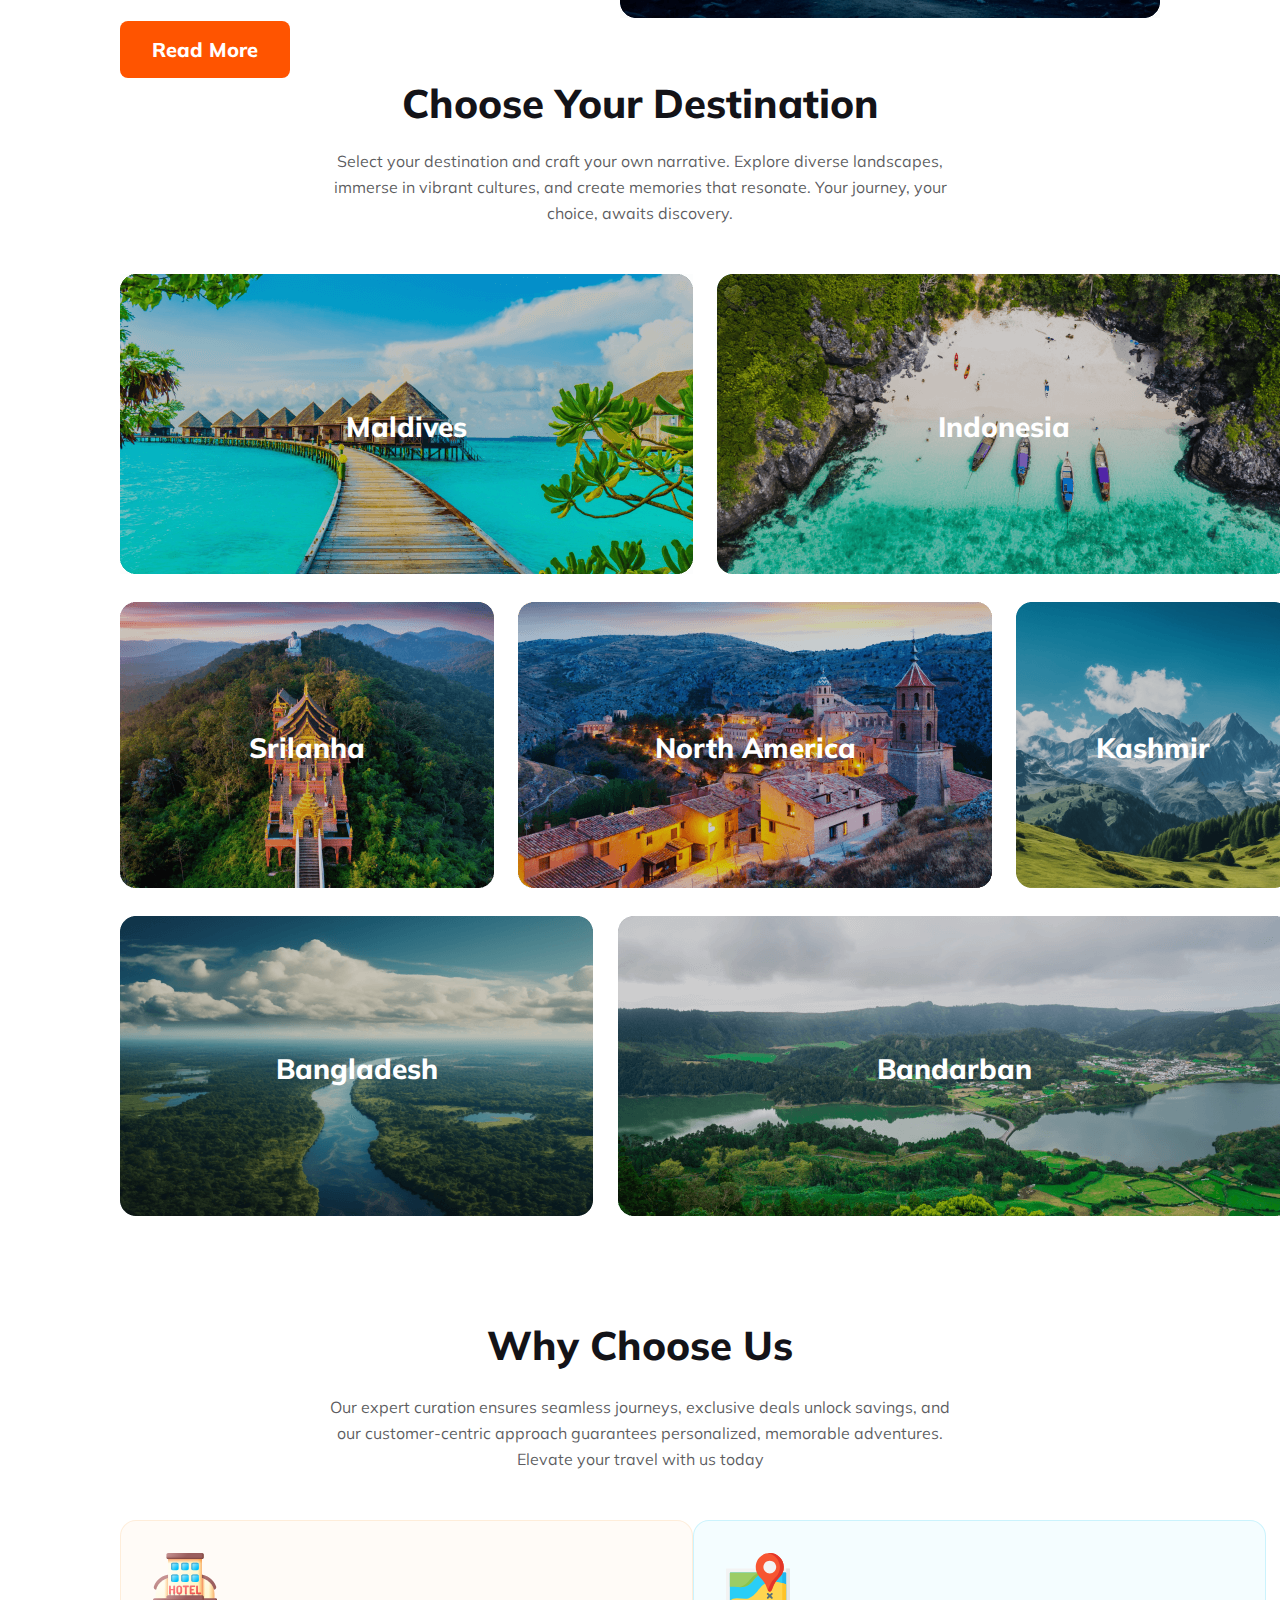
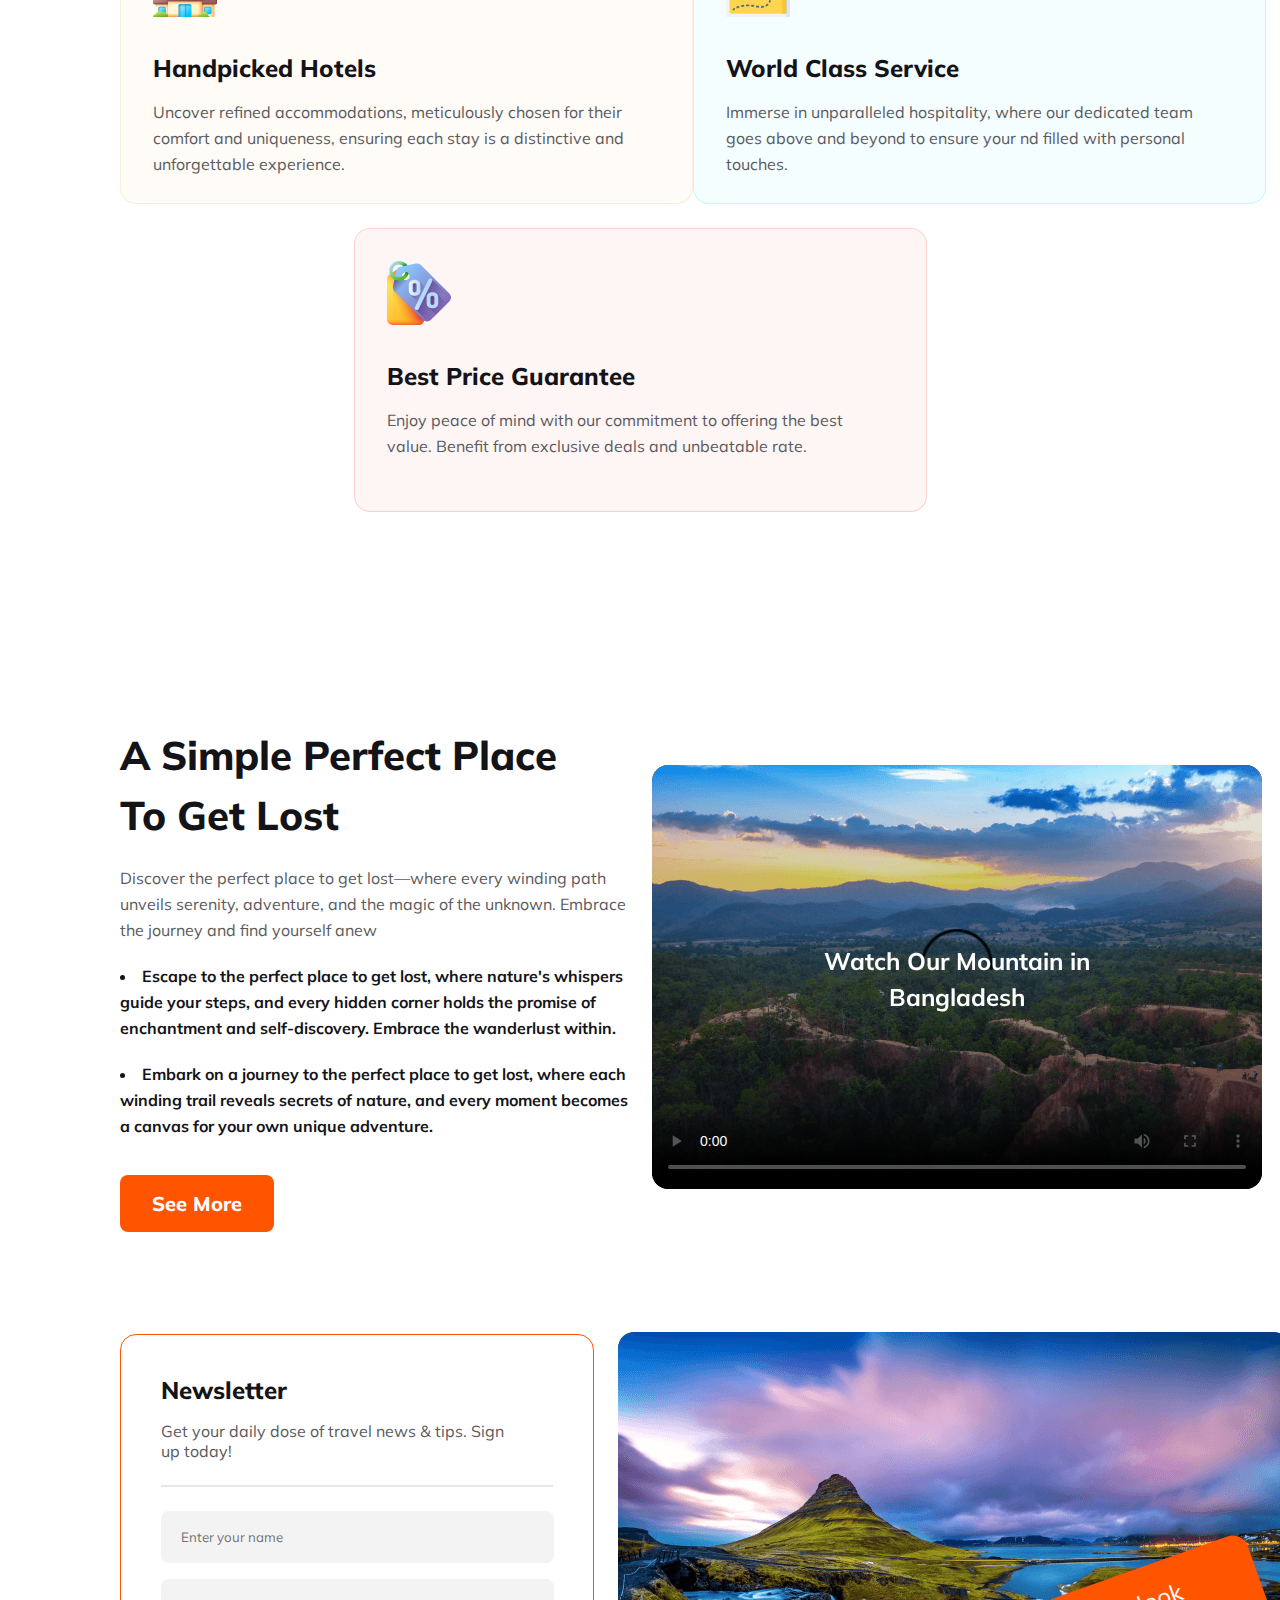
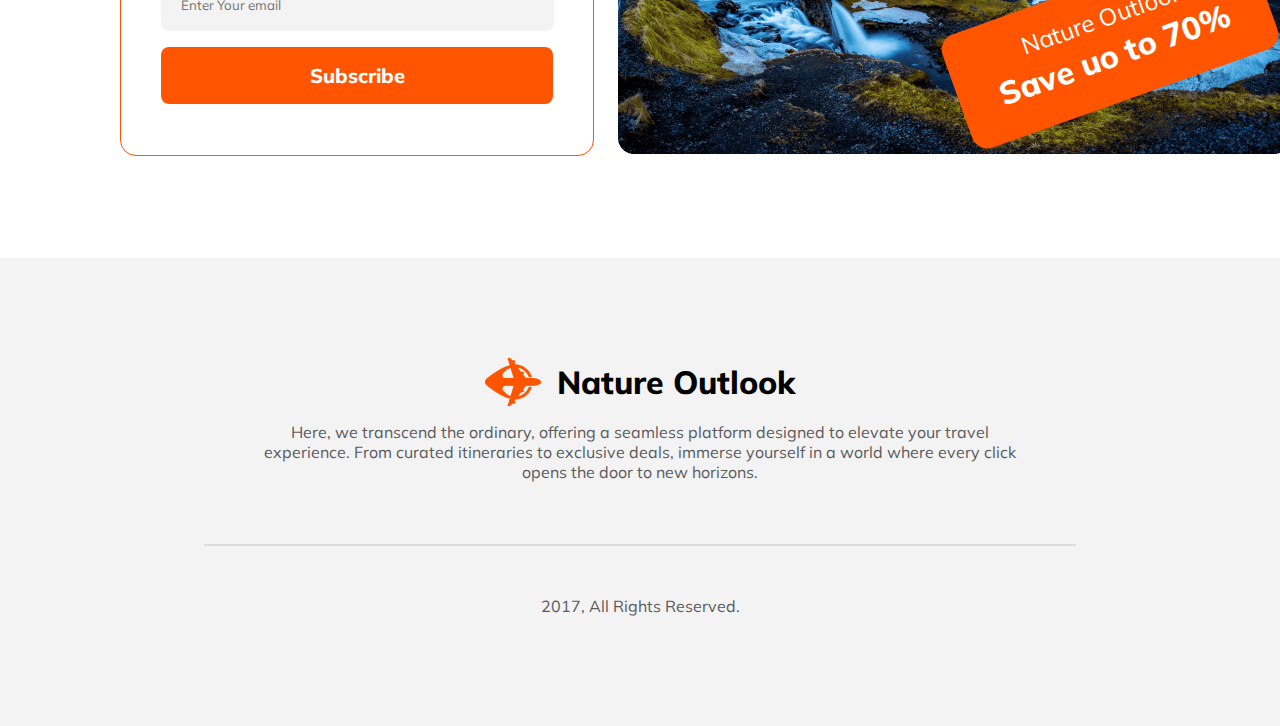
==== commit 533587e4: "remove empty space" ====
--- a/index.html
+++ b/index.html
@@ -7,12 +7,10 @@
     <title>Nature Outlook</title>
     <!--CSS style Sheet-->
     <link rel="stylesheet" href="assets/style/style.css">
-
     <!--Font Awsome Icon Link-->
     <link rel="stylesheet" href="https://cdnjs.cloudflare.com/ajax/libs/font-awesome/6.5.1/css/all.min.css"
         integrity="sha512-DTOQO9RWCH3ppGqcWaEA1BIZOC6xxalwEsw9c2QQeAIftl+Vegovlnee1c9QX4TctnWMn13TZye+giMm8e2LwA=="
         crossorigin="anonymous" referrerpolicy="no-referrer" />
-
     <style>
         .container {
             max-width: 1170;
@@ -43,10 +41,8 @@
                     <i class="fa-solid fa-bars"></i>
                 </div>
             </nav>
-
         </section>
     </header>
-
     <main>
         <!---------Banner Section----------->
         <section class="container">
@@ -69,7 +65,6 @@
                                 <option value="1">When</option>
                             </select>
                         </div>
-
                         <div class="field"><button class="btn"><i class="fa-solid fa-magnifying-glass"></i>Find
                                 Now</button>
                         </div>
@@ -199,10 +194,8 @@
                 </div>
             </div>
         </section>
-
         <!---------Deals and Discount----------->
         <!-- <section>
-            
         </section> -->
         <!-------Perfect Place  to get lost------------->
         <section class="perfect-place container">
@@ -210,7 +203,6 @@
                 <h2>A Simple Perfect Place To Get Lost </h2>
                 <p>Discover the perfect place to get lost—where every winding path unveils serenity, adventure, and the
                     magic of the unknown. Embrace the journey and find yourself anew</p>
-
                 <ul>
                     <li>Escape to the perfect place to get lost, where nature's whispers guide your steps, and every
                         hidden corner holds the promise of enchantment and self-discovery. Embrace the wanderlust
@@ -224,14 +216,13 @@
             </div>
             <div class="video-container">
                 <div class="place-img">
-                    <video width="610" height="424" poster="assets/Images/Group 40089.png" controls>
+                    <video width="610" height="424" class="poster" poster="assets/Images/Group 40089.png" controls>
                         <source src="https://youtu.be/Cn4G2lZ_g2I?si=lQw-Pm9pwRIGjS1l" type="video/mime">
                     </video>
                     <div class="video-title">
                         <h3>Watch Our Mountain in Bangladesh</h3>
                     </div>
                 </div>
-
             </div>
         </section>
         <!-------Newsletter------------->
--- a/assets/style/style.css
+++ b/assets/style/style.css
@@ -1,6 +1,5 @@
 /* Google fonts*/
 @import url('https://fonts.googleapis.com/css2?family=Mulish:ital,wght@0,200..1000;1,200..1000&display=swap');
-
 * {
     margin: 0;
     padding: 0;
@@ -8,7 +7,6 @@
     font-family: "Mulish", sans-serif;
     font-style: normal;
 }
-
 /*Root Style*/
 :root {
     /*Tipography and font Size*/
@@ -20,54 +18,44 @@
     --heading-3: 2rem;
     --heading-2: 2.5rem;
     --heading-1: 4rem;
-
     /*Color*/
     --text-white: #fff;
     --text-black: #131318;
     --text-orange: #ff5400;
     --text-gray: rgba(19, 19, 24, 0.50);
     --text-dark-gray: #5A5A5D;
-
-}
-
+}
 /*Re-useable Style*/
 section {
     max-width: 1170px;
     width: 81.25%;
     margin: 0 auto;
 }
-
 .hidden {
     display: none;
 }
-
 .nav-link ul li {
     list-style: none;
 }
-
 .nav {
     display: flex;
     align-items: center;
     justify-content: space-between;
     padding-top: 52px;
 }
-
 .brand {
     display: flex;
     align-items: center;
     column-gap: 1rem;
 }
-
 .brand h1 {
     font-size: var(--heading-1);
     font-weight: 800;
 }
-
 .brand img {
     width: 48px;
     height: 56.008px;
 }
-
 .nav-link ul {
     display: flex;
     font-size: var(--font-18);
@@ -76,12 +64,9 @@
     column-gap: 44px;
     align-items: center;
 }
-
-
 .menubar {
     display: none;
 }
-
 /*Banner Section*/
 .banner-content {
     background-image: linear-gradient(180deg, rgba(19, 19, 24, 0.80) 0%, rgba(19, 19, 24, 0.00) 100%), url(../Images/Group\ 13\ \(1\)\ \(1\).png);
@@ -91,16 +76,13 @@
     position: relative;
     text-align: center;
     border-radius: 16px;
-
-}
-
+}
 .banner-content h1 {
     color: var(--text-white);
     font-size: var(--heading-1);
     padding-top: 106px;
     font-weight: 800;
 }
-
 .banner-content p {
     width: 676px;
     color: #FFF;
@@ -111,22 +93,17 @@
     padding-top: 1.5rem;
     padding-bottom: 3rem;
 }
-
 .search-bar {
     display: inline-flex;
     border-radius: 8px;
     background: rgba(255, 255, 255, 0.30);
     padding: 1rem;
-
-
-}
-
+}
 form {
     display: flex;
     /* flex-direction: colum; */
     column-gap: 1.5rem;
 }
-
 form #where,
 form #select {
     width: 174px;
@@ -137,15 +114,11 @@
     padding: 1rem;
     color: rgba(19, 19, 24, 0.50);
     background-color: #FFF;
-
-}
-
+}
 .fa-solid {
     padding-right: 0.5rem;
     width: 24px;
 }
-
-
 .tour-container {
     display: flex;
     padding-top: 100px;
@@ -153,15 +126,12 @@
     justify-content: space-between;
     column-gap: 3rem;
 }
-
 .tour-container h2 {
     font-size: var(--heading-2);
     color: var(--text-black);
     font-weight: 800;
     padding-bottom: 1.5rem;
-
-}
-
+}
 .tour-container p,
 .tour-container ul>li {
     color: rgba(19, 19, 24, 0.70);
@@ -170,15 +140,12 @@
     line-height: 26px;
     /* 162.5% */
 }
-
 .tour-container p {
     padding-bottom: 1.5rem;
 }
-
 .tour-container ul>li {
     padding-bottom: 1.5rem;
 }
-
 .btn {
     color: #FFF;
     font-size: var(--font-20);
@@ -188,7 +155,6 @@
     border-radius: 8px;
     border: none;
 }
-
 /*Bonus part | Stastic*/
 .stastic-container {
     text-align: center;
@@ -197,20 +163,16 @@
     justify-content: space-around;
     padding-top: 5rem;
 }
-
 .stastic-container h3 {
     font-weight: 800;
     font-size: var(--font-28);
 }
-
 .stastic-container
-
 /*Choose Your Destination*/
 .destination-container {
     padding-top: 100px;
     text-align: center;
 }
-
 .destination-container h1 {
     color: #131318;
     text-align: center;
@@ -220,7 +182,6 @@
     line-height: normal;
     padding-bottom: 1.25rem;
 }
-
 .destination-container p {
     margin: 0 auto;
     width: 643px;
@@ -234,14 +195,12 @@
     /* 162.5% */
     padding-bottom: 3rem;
 }
-
 .country-img {
     position: relative;
     text-align: center;
     color: white;
     /* background: linear-gradient(0deg, rgba(19, 19, 24, 0.20) 0%, rgba(19, 19, 24, 0.20) 100%), lightgray 50% / cover no-repeat; */
 }
-
 .country {
     position: absolute;
     top: 50%;
@@ -255,7 +214,6 @@
     font-weight: 800;
     line-height: normal;
 }
-
 .destination-gallery {
     display: grid;
     grid-template-areas:
@@ -264,58 +222,41 @@
         'item6 item6 item6 item6 item6 item7 item7 item7 item7 item7 item7 item7';
     gap: 1.5rem;
 }
-
 .item1 {
     grid-area: item1;
-
-}
-
+}
 .item2 {
     grid-area: item2;
-
-}
-
+}
 .item3 {
     grid-area: item3;
 }
-
 .item4 {
     grid-area: item4;
 }
-
 .item5 {
     grid-area: item5;
 }
-
 .item6 {
     grid-area: item6;
 }
-
 .item7 {
     grid-area: item7;
 }
-
-
-
-
-
 /*Why choose us*/
 .choose-us-container {
     padding-bottom: 100px;
 }
-
 .choose-us-content {
     text-align: center;
     padding-top: 100px;
 }
-
 .choose-us-content h1 {
     color: var(--text-black);
     font-weight: 800;
     font-size: var(--heading-2);
     padding-bottom: 1.5rem;
 }
-
 .choose-us-content p {
     width: 643px;
     margin: 0 auto;
@@ -329,8 +270,6 @@
     /* 162.5% */
     padding-bottom: 3rem;
 }
-
-
 .card h3 {
     padding-top: 2rem;
     padding-bottom: 1rem;
@@ -340,7 +279,6 @@
     font-weight: 800;
     line-height: normal;
 }
-
 .card p {
     width: 486px;
     color: #5A5A5D;
@@ -351,12 +289,10 @@
     line-height: 26px;
     /* 162.5% */
 }
-
 .choose-card {
     display: flex;
     justify-content: space-around;
 }
-
 .card {
     width: 573px;
     height: 284px;
@@ -364,17 +300,14 @@
     padding: 2rem;
     border-radius: 16px;
 }
-
 .card-1 {
     border: 1px solid rgba(251, 181, 99, 0.20);
     background: rgba(251, 181, 99, 0.05);
 }
-
 .card-2 {
     border: 1px solid rgba(41, 206, 246, 0.20);
     background: rgba(41, 206, 246, 0.05);
 }
-
 .card-3 {
     position: relative;
     margin: 0 auto;
@@ -382,7 +315,6 @@
     border: 1px solid rgba(233, 68, 68, 0.20);
     background: rgba(233, 68, 68, 0.05);
 }
-
 /*Perfet place to get lost*/
 .perfect-place {
     display: flex;
@@ -391,7 +323,6 @@
     padding-top: 113px;
     padding-bottom: 100px;
 }
-
 .place-content h2 {
     width: 448px;
     color: #131318;
@@ -402,9 +333,7 @@
     line-height: 60px;
     /* 150% */
     padding-bottom: 1.25rem;
-
-}
-
+}
 .place-content p {
     width: 532px;
     color: #5A5A5D;
@@ -415,10 +344,9 @@
     line-height: 26px;
     /* 162.5% */
     padding-bottom: 1.25rem;
-
-}
-
+}
 .place-content ul li {
+    list-style: inside;
     width: 518px;
     color: #131318;
     font-family: Mulish;
@@ -429,20 +357,17 @@
     /* 162.5% */
     margin-bottom: 1.25rem;
 }
-
 .place-img {
     position: relative;
 }
-
 video {
     border-radius: 1rem;
     background: linear-gradient(180deg, #131318 -31.96%, rgba(19, 19, 24, 0.00) 100%);
 }
-
 .video-title h3 {
     position: absolute;
     width: 276px;
-    color: red;
+    color: #fff;
     text-align: center;
     font-family: Mulish;
     font-size: 24px;
@@ -453,7 +378,6 @@
     left: 50%;
     transform: translate(-50%, -50%);
 }
-
 /*Newsletter*/
 .newsletter-container {
     display: flex;
@@ -462,7 +386,6 @@
     column-gap: 1.5rem;
     padding-bottom: 100px;
 }
-
 .news-form {
     display: flex;
     flex-direction: column;
@@ -473,26 +396,22 @@
     flex-shrink: 0;
     padding: 40px;
 }
-
 .news-form h3 {
     font-size: var(--font-24);
     font-weight: 800;
     color: #131318;
     padding-bottom: 1rem;
 }
-
 .news-form p {
     width: 350px;
     color: #5A5A5D;
     font-size: 1rem;
     padding-bottom: 1.5rem;
 }
-
 hr {
     border: 1px solid rgba(19, 19, 24, 0.10);
     margin-bottom: 1.5rem;
 }
-
 .input {
     border-radius: 8px;
     background: rgba(19, 19, 24, 0.05);
@@ -503,17 +422,14 @@
     margin-bottom: 1rem;
     padding: 1rem 1.25rem;
 }
-
 /* .name,
 .email {
     margin-bottom: 1rem;
     padding: 1rem 1.25rem;
 } */
-
 .news-img {
     position: relative;
 }
-
 .offer {
     position: absolute;
     top: 250px;
@@ -525,19 +441,15 @@
     border-radius: 16px;
     background: #FF5400;
 }
-
 .offer p {
     color: #FFF;
     text-align: center;
-
     font-size: 24px;
     font-style: normal;
     font-weight: 400;
-
     padding-top: 1.25rem;
     padding-bottom: 3px;
 }
-
 .offer h3 {
     color: #FFF;
     font-family: Mulish;
@@ -547,14 +459,12 @@
     line-height: normal;
     text-align: center;
 }
-
 /*Footer*/
 footer {
     text-align: center;
     background-color: rgba(19, 19, 24, 0.05);
     padding-top: 100px;
 }
-
 .footer-brand {
     display: flex;
     margin: 0 auto;
@@ -564,12 +474,10 @@
     column-gap: 1rem;
     padding-bottom: 1rem;
 }
-
 .footer-brand h2 {
     font-size: 2rem;
     font-weight: 800;
 }
-
 footer p {
     margin: 0 auto;
     width: 769px;
@@ -577,38 +485,24 @@
     color: #5A5A5D;
     padding-bottom: 2rem;
 }
-
 .footer-social .fa-brands {
     font-size: 1.5rem;
     margin-left: 0.75rem;
     margin-bottom: 50px;
-
-}
-
+}
 footer hr {
     width: 872px;
     margin: 0 auto;
 }
-
 .copyrights {
     padding-top: 50px;
     padding-bottom: 110px;
 }
-
-
-
-
-
-
-
-
-@media screen and (max-width: 600px) {
-    *{
-        margin: 0;
-        padding: 0;
-        box-sizing: border-box;
-    }
-
+@media screen and (max-width: 576px) {
+    body {
+        border: 3px solid red;
+        margin: 0 auto;
+    }
     /* section {
         max-width: 600px;
         margin: 0 auto;
@@ -627,56 +521,43 @@
     .card p {
         font-size: 14px;
         line-height: 24px;
-        
-    }
-     .brand h1 {
+    }
+    .brand h1 {
         font-size: 21.543px;
         font-weight: 800;
     }
-
     .nav-link {
         display: none;
     }
-
     .menubar {
         display: block;
         width: 24px;
         height: 24px;
     }
-
     .banner-content {
         width: 100%;
         height: 700px;
         object-fit: fit;
     }
-
-    .banner-content h1{
+    .banner-content h1 {
         font-size: 22px;
-        
-    }
-
-    .banner-content p{
+    }
+    .banner-content p {
         width: 304px;
         font-size: 14px;
-        
-        
-    }
-
+    }
     form {
         display: flex;
         flex-direction: column;
         row-gap: 1rem;
         width: 287px;
     }
-
     form #where,
-    form #select{
+    form #select {
         width: 255px;
-height: 52px;
-flex-shrink: 0;
-    }
-
-
+        height: 52px;
+        flex-shrink: 0;
+    }
     /*Bonus part*/
     .stastic-container {
         display: grid;
@@ -684,26 +565,21 @@
         column-gap: 1rem;
         row-gap: 1rem;
     }
-
     /*Our popular tour*/
     .tour-container {
         display: flex;
         flex-direction: column;
         row-gap: 1.5rem;
     }
-
     /*choose your destination*/
     .destination-container p,
     .choose-us-content p {
         width: 309px;
-        
-    }
-
+    }
     /*Image gellary*/
     .destination-container {
         padding-top: 1.5rem;
     }
-
     .destination-gallery {
         display: grid;
         grid-template-areas:
@@ -716,103 +592,103 @@
             'item7';
         gap: 1.5rem;
     }
-
     .country-img img {
         width: 100%;
         border-radius: 16px;
         object-fit: fill;
     }
-
     /*Why Choose Us*/
-    .card{
-        width: 335px;
+    .card {
+        width: 474px;
         height: 289px;
-        
-    }
-
-    .choose-card{
+    }
+    .choose-card {
         align-items: center;
     }
-
-    .card p{
+    .card p {
         width: 271px;
-        
-    }
-
-    .card h3{
+    }
+    .card h3 {
         font-size: 20px;
-        
     }
     .choose-card {
         flex-direction: column;
         gap: 1rem;
         object-fit: cover;
     }
-
     .card-3 {
         margin-top: 1rem;
     }
-
     /*Perfect place to gaet lost*/
     .perfect-place {
         flex-direction: column;
-    }
-
-    .place-content h2{
+        padding: 0 20px;
+    }
+    .place-content h2 {
         width: 248px;
         line-height: 30px;
-        
-    }
-
-    .place-content p, .place-content ul li{
+    }
+    .place-content p,
+    .place-content ul li {
         font-size: 14px;
         line-height: 24px;
-        
     }
     .place-content {
         padding-bottom: 1.5rem;
     }
-
-     video{
-        width: 335px;
-        height: 200px;
-        flex-shrink: 0;    }
-
+    video {
+        width: 474px;
+        height: 300px;
+        flex-shrink: 0;
+    }
+    .poster {
+        background-size: cover;
+        background-position: center;
+        object-fit: fill;
+    }
     /*Newsletter*/
     .newsletter-container {
         flex-direction: column;
     }
-
     .news-form {
         margin-bottom: 1rem;
     }
-
     /*Newsletter*/
-    .news-img img{
-        position: relative;
-        left: 20px;
-        right: 20px;
-       padding: 0 20px;
-    }
-
-
+    .news-img img {
+        width: 474px;
+        height: 300px;
+        flex-shrink: 0;
+    }
+    .offer {
+        top: 190px;
+        left: 250px;
+        width: 214.023px;
+        height: 79.268px;
+        transform: rotate(-19.628deg);
+        flex-shrink: 0;
+    }
+    .offer p {
+        font-size: 15.854px;
+    }
+    .offer h3 {
+        font-size: 21.138px;
+    }
     /*Footer Section*/
     footer {
         width: 100%;
     }
-
     .footer-brand h2 {
         font-size: 21.543px;
     }
-    footer p{
+    footer p {
         width: 287px;
         margin-bottom: 1rem;
     }
-    .footer-brand p, .about p {
+    .footer-brand p,
+    .about p {
         font-size: 14px;
-
-    }
-   footer hr{
+    }
+    footer hr {
         width: 335px;
     }
 }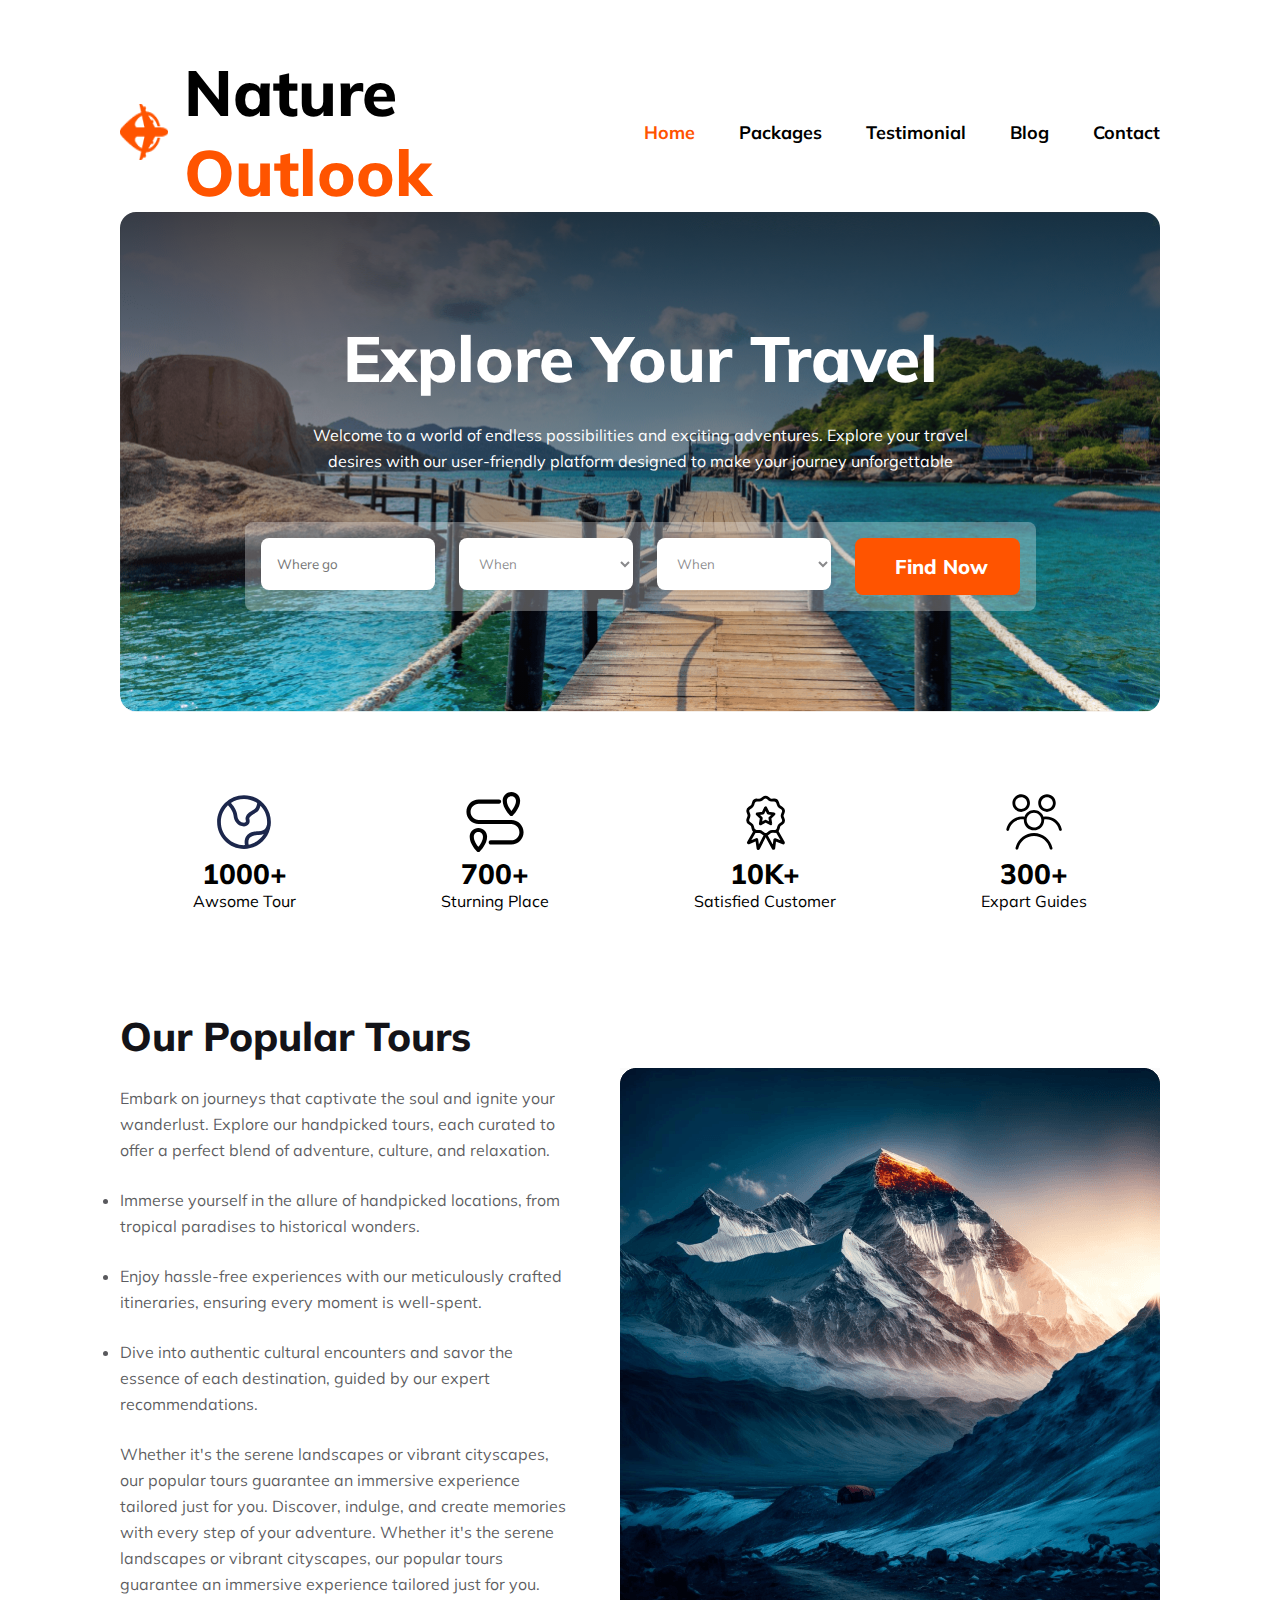
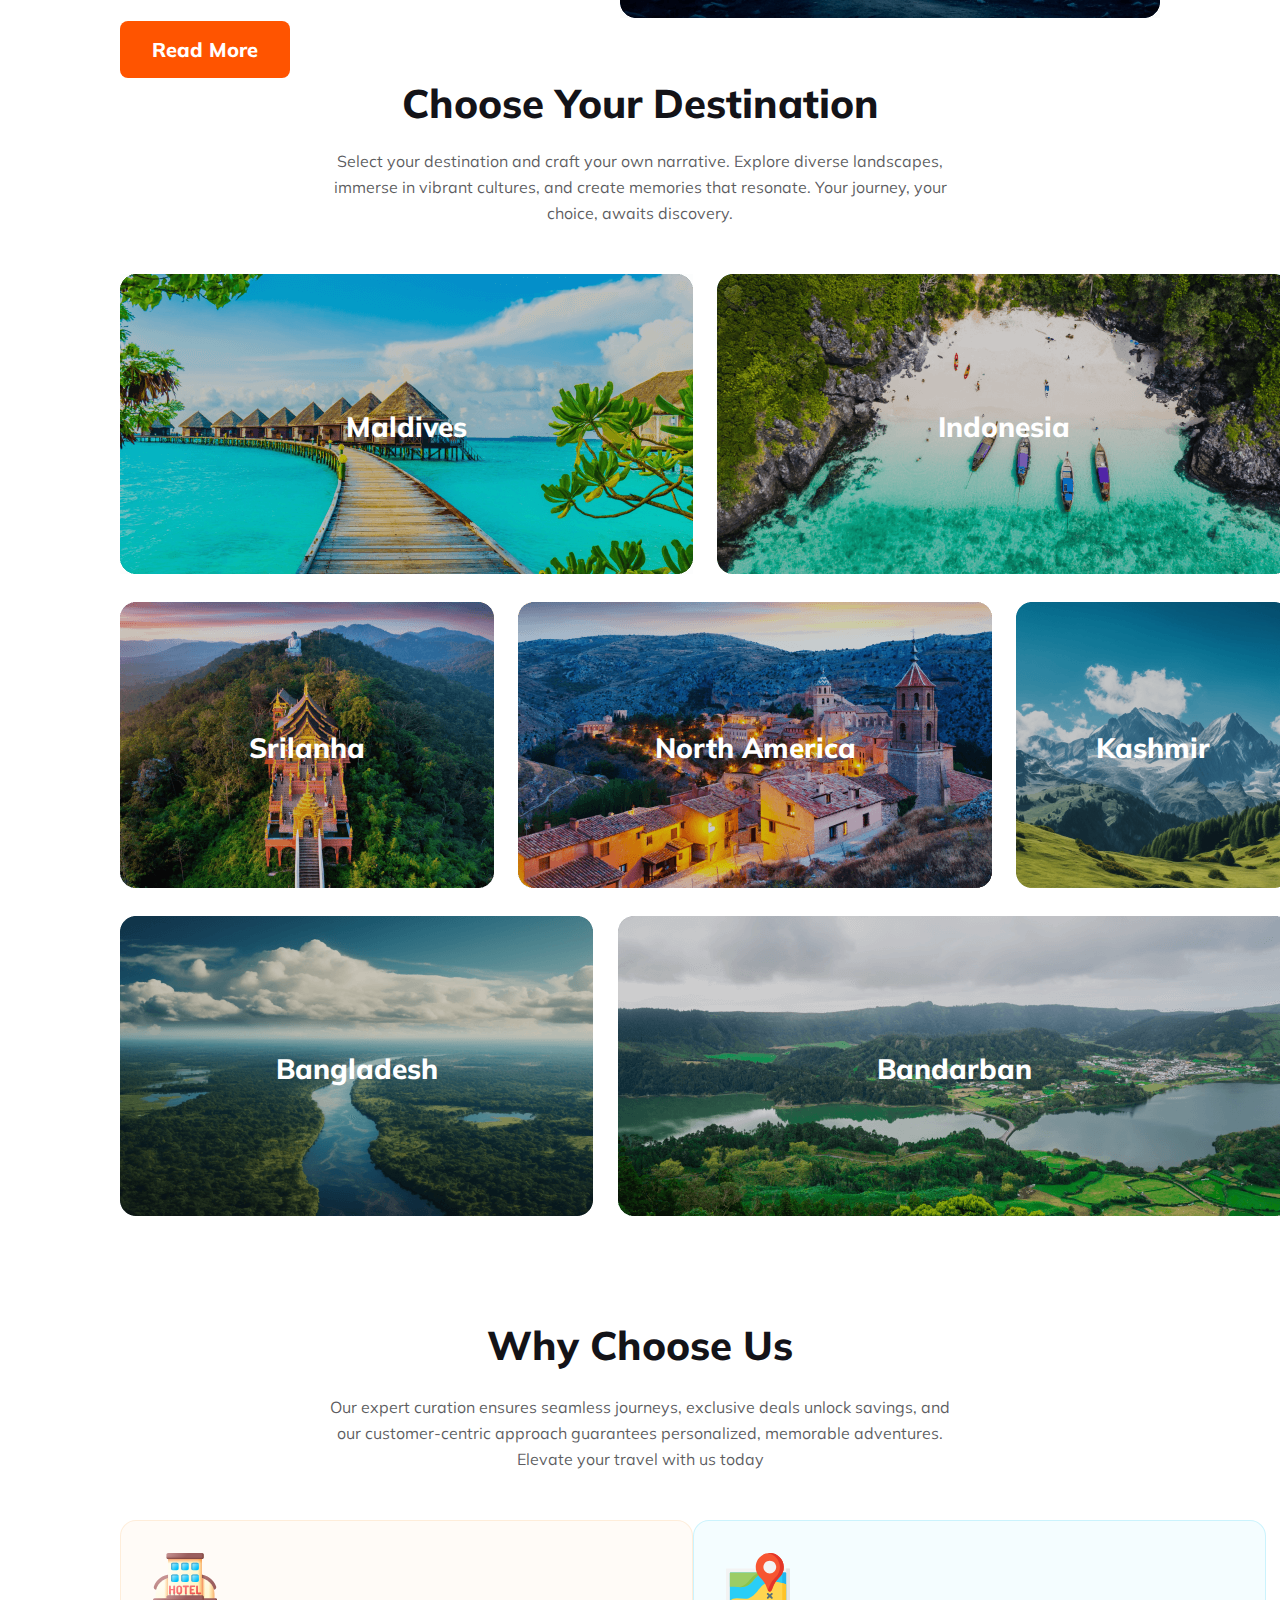
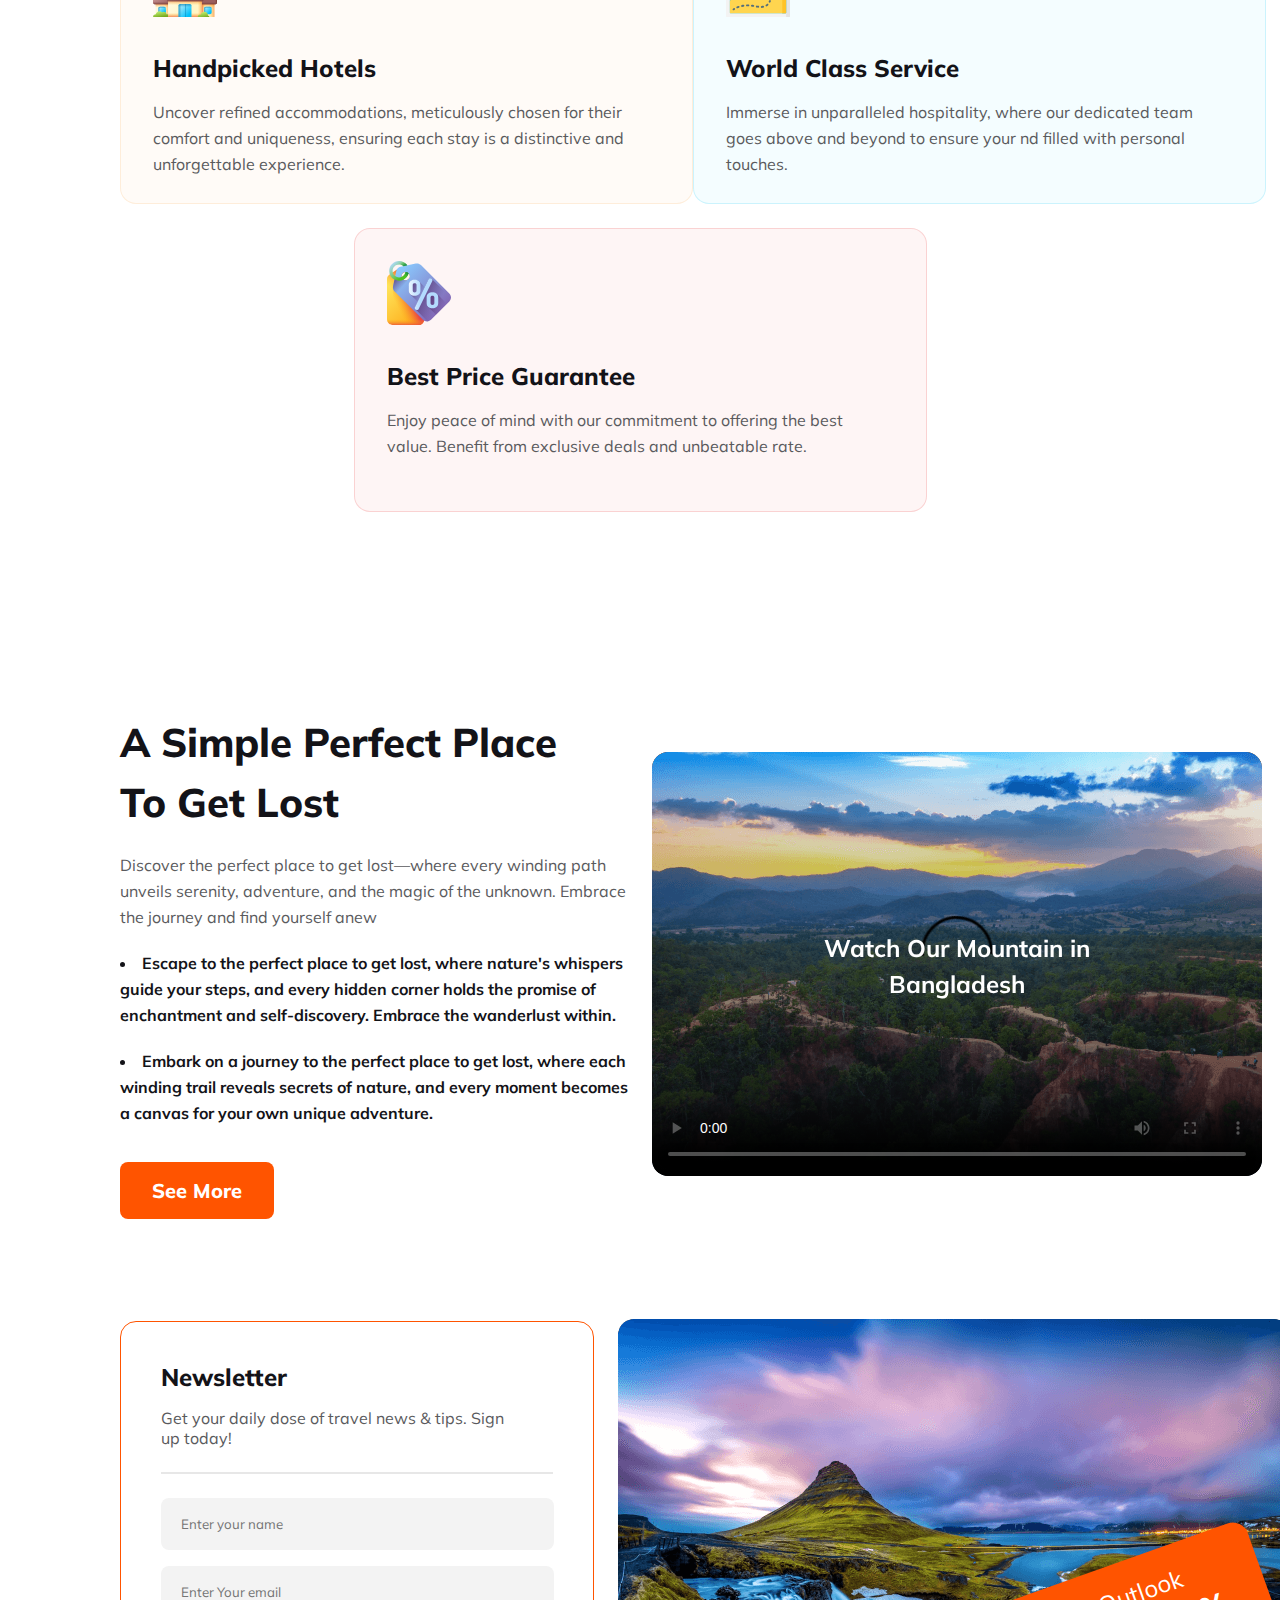
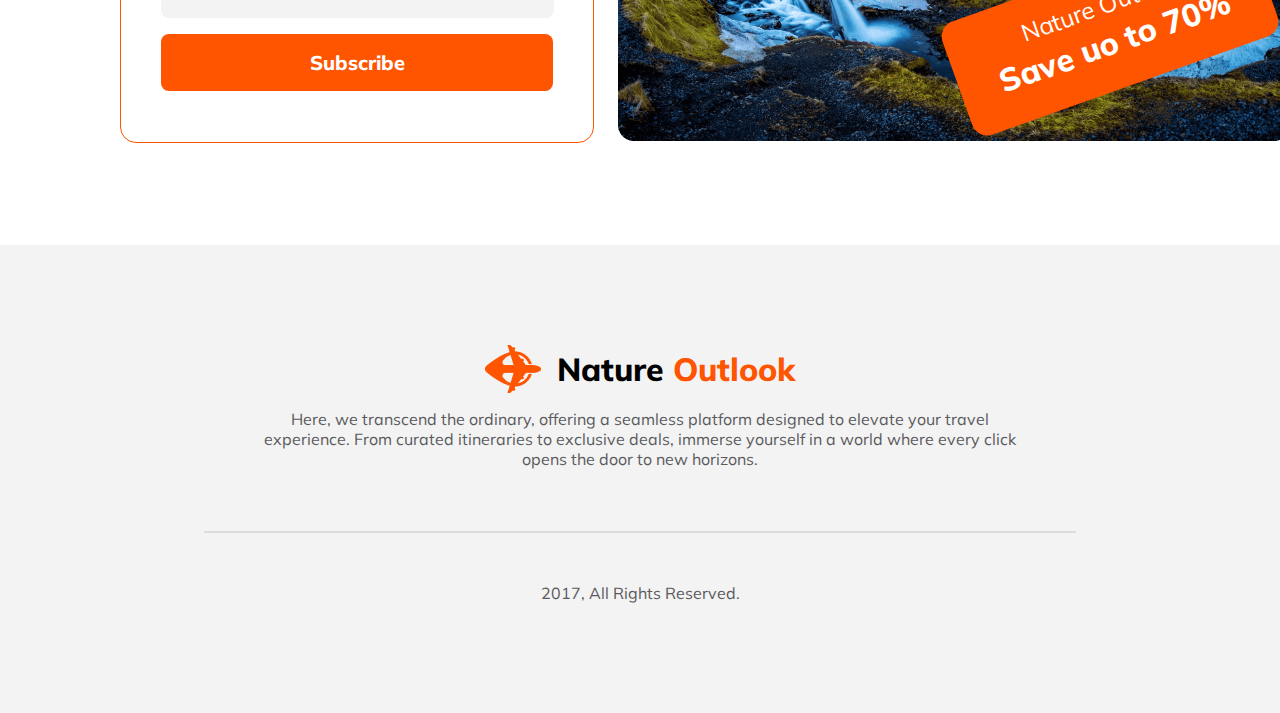
==== commit 01a5d1a1: "all section completed expact optinal section" ====
--- a/index.html
+++ b/index.html
@@ -26,7 +26,7 @@
             <nav class="nav">
                 <div class="brand">
                     <img src="assets/Images/Group 40071 (2).png" alt="logo">
-                    <h1>Nature <span class="Outlook">Outlook</span></h1>
+                    <h1>Nature <span class="Outlook" style="color: #ff5400;">Outlook</span></h1>
                 </div>
                 <div class="nav-link">
                     <ul class="item">
@@ -248,7 +248,7 @@
     <footer>
         <div class="footer-brand">
             <img src="assets/Images/Group 40071 (2).png" alt="">
-            <h2>Nature Outlook</h2>
+            <h2>Nature <span style="color: #ff5400;">Outlook</span></h2>
         </div>
         <p class="about">Here, we transcend the ordinary, offering a seamless platform designed to elevate your travel
             experience.
--- a/assets/style/style.css
+++ b/assets/style/style.css
@@ -320,7 +320,7 @@
     display: flex;
     align-items: center;
     justify-content: space-between;
-    padding-top: 113px;
+    padding-top: 100px;
     padding-bottom: 100px;
 }
 .place-content h2 {
@@ -500,7 +500,7 @@
 }
 @media screen and (max-width: 576px) {
     body {
-        border: 3px solid red;
+        /* border: 3px solid red; */
         margin: 0 auto;
     }
     /* section {
@@ -564,6 +564,13 @@
         grid-template-columns: repeat(2, 1fr);
         column-gap: 1rem;
         row-gap: 1rem;
+    }
+    .stastic-container h3{
+        font-size: 1.25rem;
+    }
+    .stastic-card img{
+        width: 50px;
+        height: 50px;
     }
     /*Our popular tour*/
     .tour-container {
@@ -622,7 +629,7 @@
     /*Perfect place to gaet lost*/
     .perfect-place {
         flex-direction: column;
-        padding: 0 20px;
+        margin: 0 auto;
     }
     .place-content h2 {
         width: 248px;
@@ -632,6 +639,8 @@
     .place-content ul li {
         font-size: 14px;
         line-height: 24px;
+        width: 463px;
+        
     }
     .place-content {
         padding-bottom: 1.5rem;
@@ -675,6 +684,7 @@
     }
     /*Footer Section*/
     footer {
+        padding-top: 2rem;
         width: 100%;
     }
     .footer-brand h2 {
@@ -688,7 +698,16 @@
     .about p {
         font-size: 14px;
     }
+    .footer-social .fa-brands{
+        margin-bottom: 1.25rem;
+    }
     footer hr {
+        margin-top: 1.25rem;
         width: 335px;
     }
+    .copyrights {
+        padding-top: 24px;
+        padding-bottom: 31px;
+        color: #131318;
+    }
 }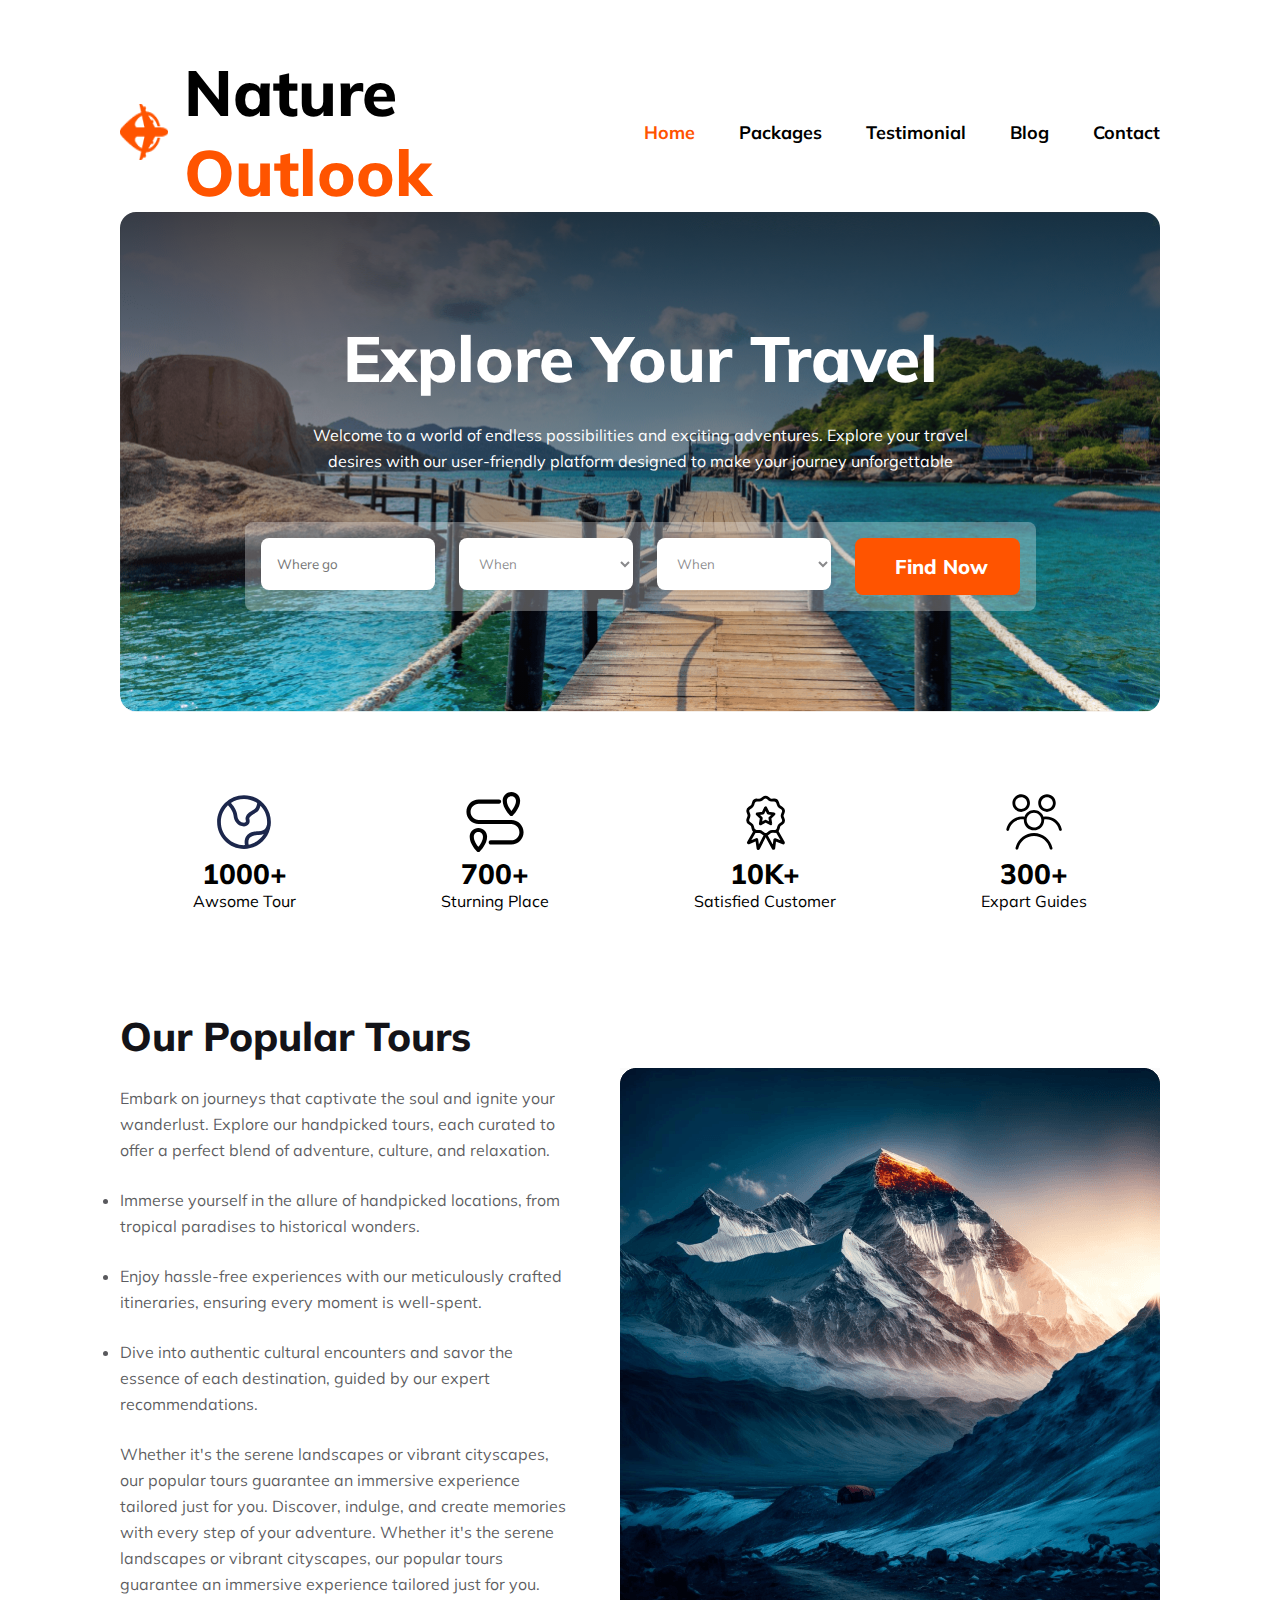
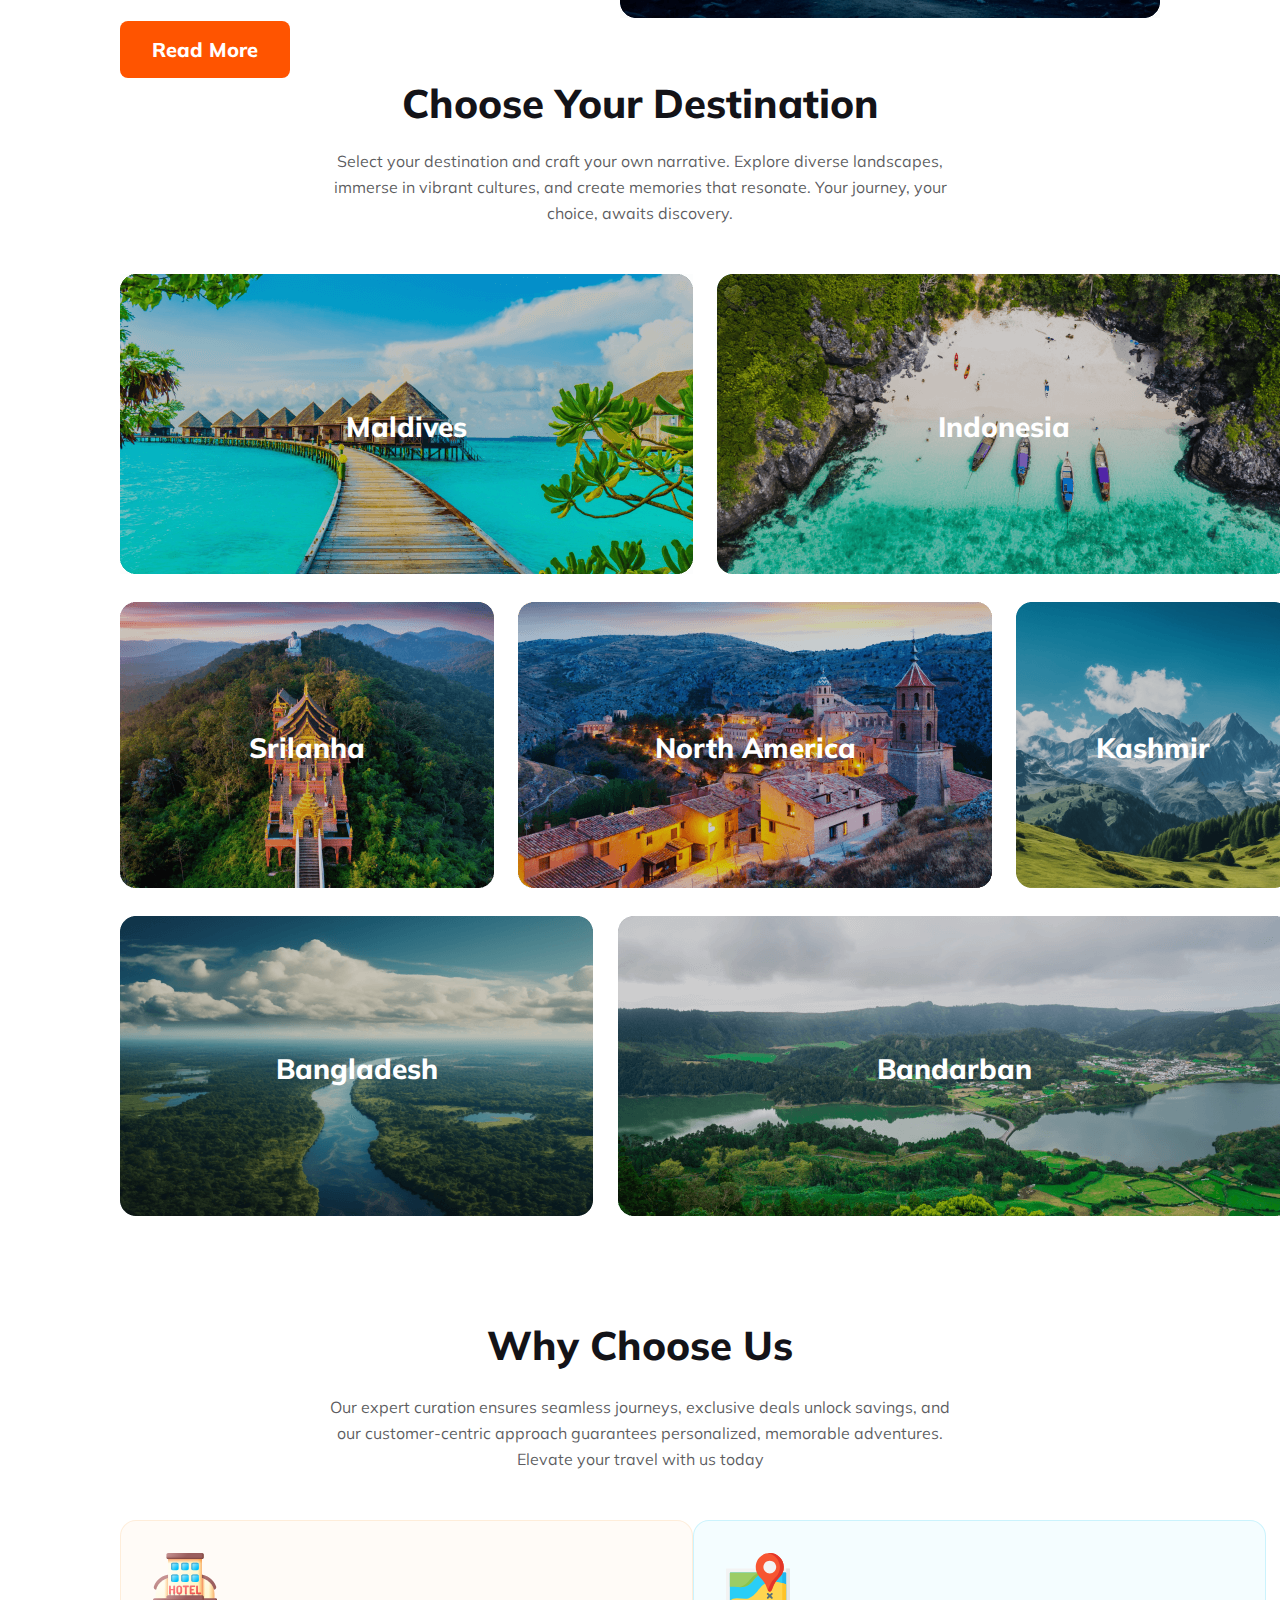
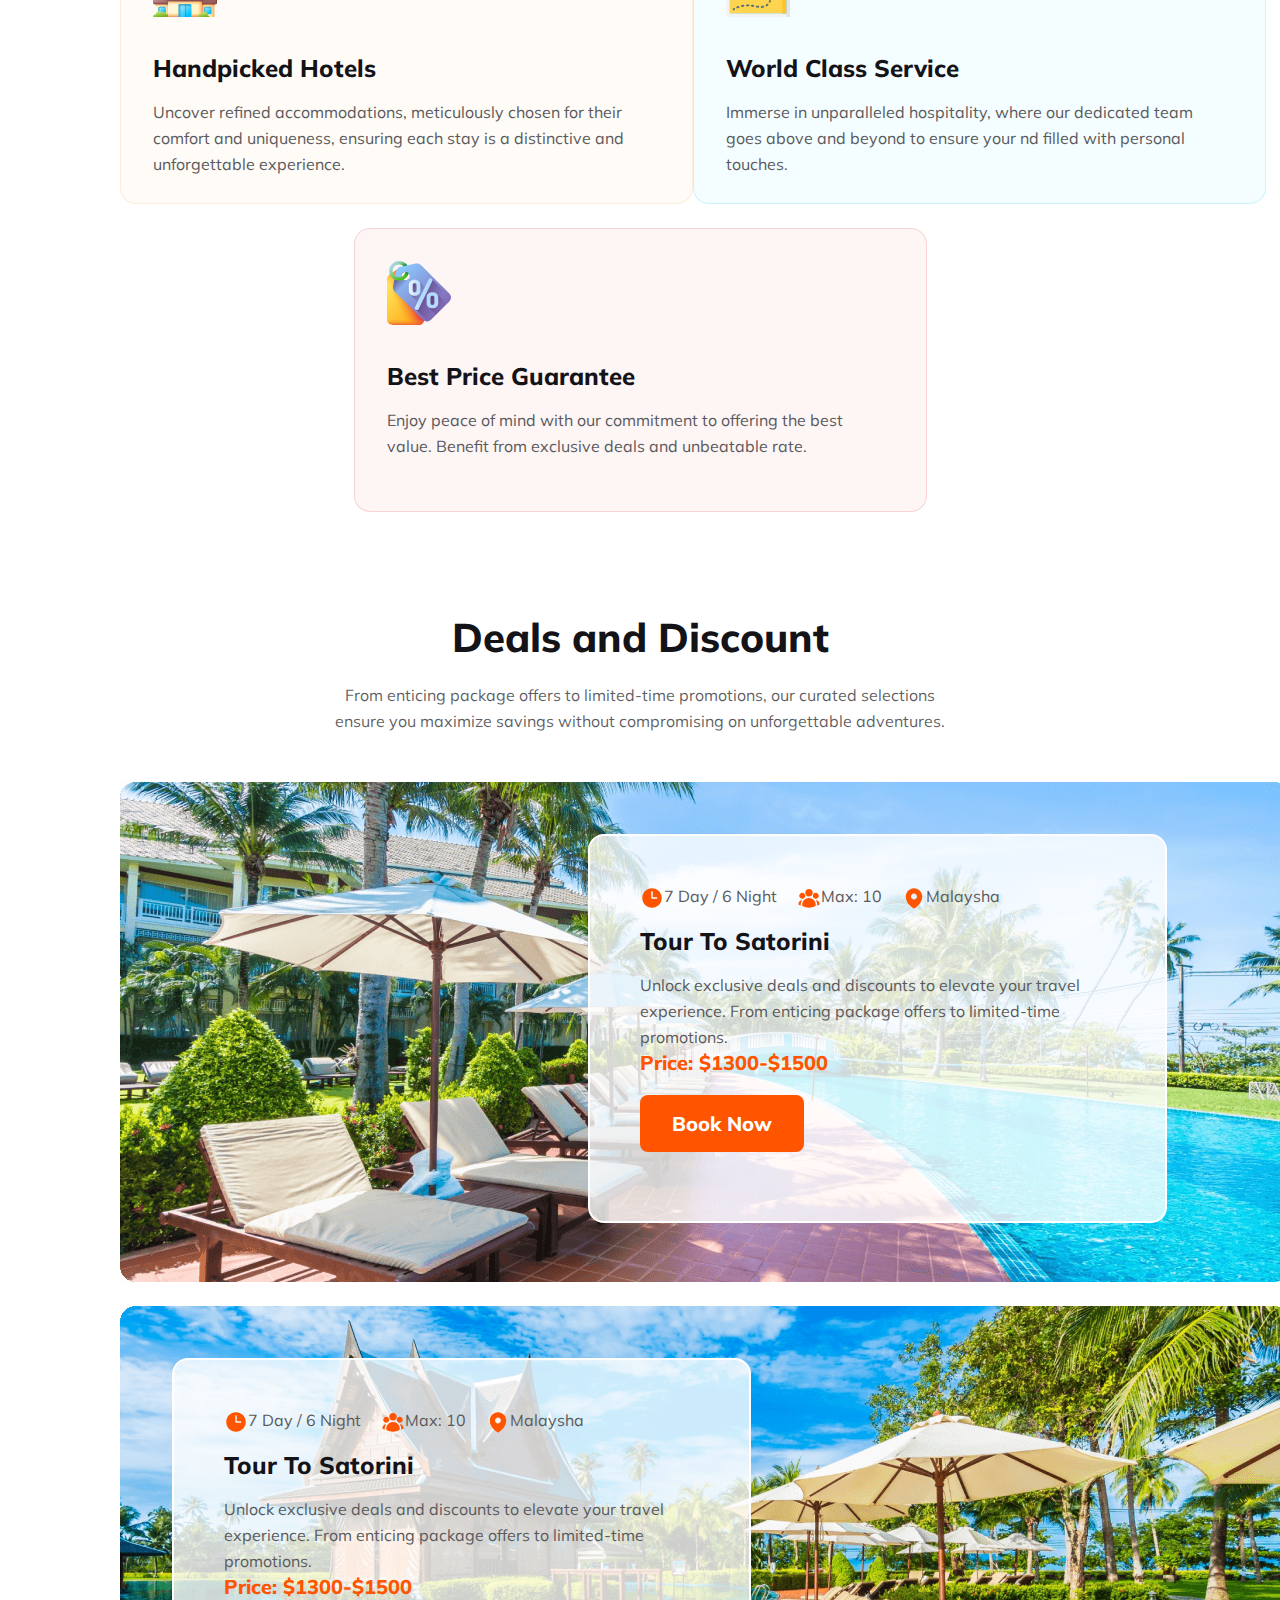
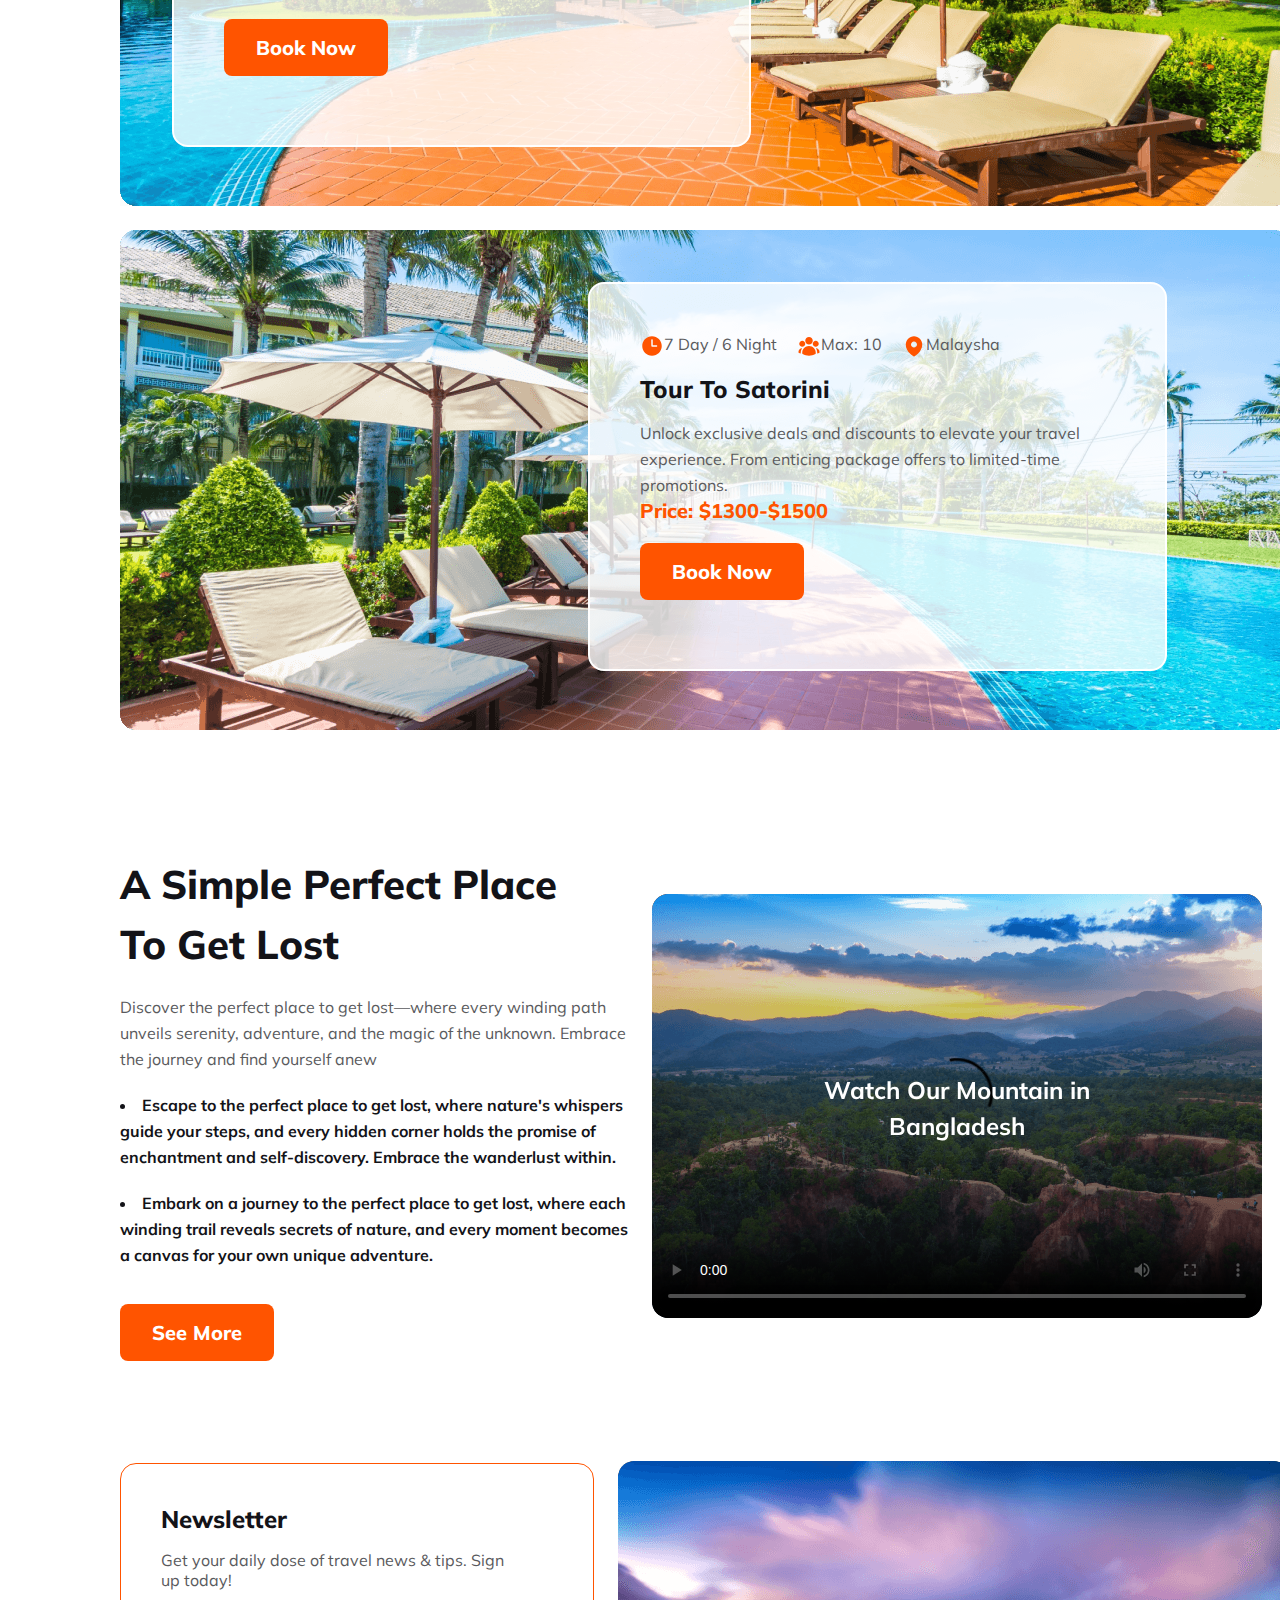
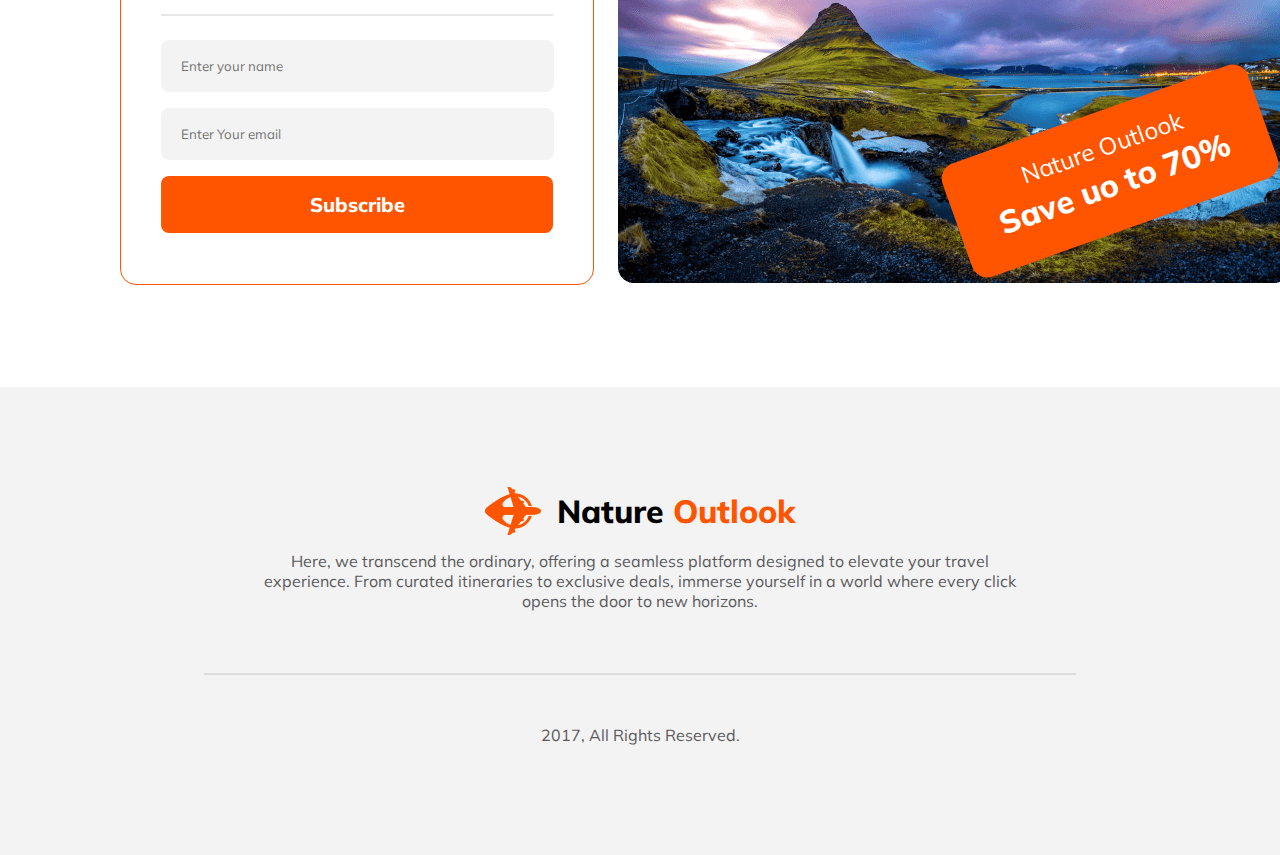
==== commit e3e7e39a: "Deals and Discount section added" ====
--- a/index.html
+++ b/index.html
@@ -195,8 +195,102 @@
             </div>
         </section>
         <!---------Deals and Discount----------->
-        <!-- <section>
-        </section> -->
+        <section class="deals container">
+            <div class="dicount">
+                <h1>Deals and Discount</h1>
+                <p>From enticing package offers to limited-time promotions, our curated selections ensure you maximize
+                    savings without compromising on unforgettable adventures.</p>
+            </div>
+            <div class="deal-card">
+                <div class="deal-container">
+                    <div class="deal-img">
+                        <img src="assets/Images/Group 39.png" alt="">
+                    </div>
+                    <div class="deal-icon1">
+                        <div class="icons">
+                            <div class="icon">
+                                <img src="assets/icons/clock.svg" alt="">
+                                <p>7 Day / 6 Night</p>
+                            </div>
+                            <div class="icon">
+                                <img src="assets/icons/visitor.svg" alt="">
+                                <p>Max: 10</p>
+                            </div>
+                            <div class="icon">
+                                <img src="assets/icons/location.svg" alt="">
+                                <p>Malaysha</p>
+                            </div>
+                        </div>
+                        <div class="deal-info">
+                            <h2>Tour To Satorini</h2>
+                            <p>Unlock exclusive deals and discounts to elevate your travel experience. From enticing
+                                package
+                                offers to limited-time promotions.</p>
+                            <h3>Price: $1300-$1500</h3>
+                            <button class="btn">Book Now</button>
+                        </div>
+                    </div>
+                </div>
+                <div class="deal-container">
+                    <div class="deal-img">
+                        <img src="assets/Images/Group 40.png" alt="">
+                    </div>
+                    <div class="deal-icon2">
+                        <div class="icons">
+                            <div class="icon">
+                                <img src="assets/icons/clock.svg" alt="">
+                                <p>7 Day / 6 Night</p>
+                            </div>
+                            <div class="icon">
+                                <img src="assets/icons/visitor.svg" alt="">
+                                <p>Max: 10</p>
+                            </div>
+                            <div class="icon">
+                                <img src="assets/icons/location.svg" alt="">
+                                <p>Malaysha</p>
+                            </div>
+                        </div>
+                        <div class="deal-info">
+                            <h2>Tour To Satorini</h2>
+                            <p>Unlock exclusive deals and discounts to elevate your travel experience. From enticing
+                                package
+                                offers to limited-time promotions.</p>
+                            <h3>Price: $1300-$1500</h3>
+                            <button class="btn">Book Now</button>
+                        </div>
+                    </div>
+                </div>
+                <div class="deal-container">
+                    <div class="deal-img">
+                        <img src="assets/Images/Group 39.png" alt="">
+                    </div>
+                    <div class="deal-icon3">
+                        <div class="icons">
+                            <div class="icon">
+                                <img src="assets/icons/clock.svg" alt="">
+                                <p>7 Day / 6 Night</p>
+                            </div>
+                            <div class="icon">
+                                <img src="assets/icons/visitor.svg" alt="">
+                                <p>Max: 10</p>
+                            </div>
+                            <div class="icon">
+                                <img src="assets/icons/location.svg" alt="">
+                                <p>Malaysha</p>
+                            </div>
+                        </div>
+                        <div class="deal-info">
+                            <h2>Tour To Satorini</h2>
+                            <p>Unlock exclusive deals and discounts to elevate your travel experience. From enticing
+                                package
+                                offers to limited-time promotions.</p>
+                            <h3>Price: $1300-$1500</h3>
+                            <button class="btn">Book Now</button>
+                        </div>
+                    </div>
+                </div>
+            </div>
+        </section>
         <!-------Perfect Place  to get lost------------->
         <section class="perfect-place container">
             <div class="place-content">
--- a/assets/style/style.css
+++ b/assets/style/style.css
@@ -1,5 +1,6 @@
 /* Google fonts*/
 @import url('https://fonts.googleapis.com/css2?family=Mulish:ital,wght@0,200..1000;1,200..1000&display=swap');
+
 * {
     margin: 0;
     padding: 0;
@@ -7,6 +8,7 @@
     font-family: "Mulish", sans-serif;
     font-style: normal;
 }
+
 /*Root Style*/
 :root {
     /*Tipography and font Size*/
@@ -25,37 +27,45 @@
     --text-gray: rgba(19, 19, 24, 0.50);
     --text-dark-gray: #5A5A5D;
 }
+
 /*Re-useable Style*/
 section {
     max-width: 1170px;
     width: 81.25%;
     margin: 0 auto;
 }
+
 .hidden {
     display: none;
 }
+
 .nav-link ul li {
     list-style: none;
 }
+
 .nav {
     display: flex;
     align-items: center;
     justify-content: space-between;
     padding-top: 52px;
 }
+
 .brand {
     display: flex;
     align-items: center;
     column-gap: 1rem;
 }
+
 .brand h1 {
     font-size: var(--heading-1);
     font-weight: 800;
 }
+
 .brand img {
     width: 48px;
     height: 56.008px;
 }
+
 .nav-link ul {
     display: flex;
     font-size: var(--font-18);
@@ -64,9 +74,11 @@
     column-gap: 44px;
     align-items: center;
 }
+
 .menubar {
     display: none;
 }
+
 /*Banner Section*/
 .banner-content {
     background-image: linear-gradient(180deg, rgba(19, 19, 24, 0.80) 0%, rgba(19, 19, 24, 0.00) 100%), url(../Images/Group\ 13\ \(1\)\ \(1\).png);
@@ -77,12 +89,14 @@
     text-align: center;
     border-radius: 16px;
 }
+
 .banner-content h1 {
     color: var(--text-white);
     font-size: var(--heading-1);
     padding-top: 106px;
     font-weight: 800;
 }
+
 .banner-content p {
     width: 676px;
     color: #FFF;
@@ -93,17 +107,20 @@
     padding-top: 1.5rem;
     padding-bottom: 3rem;
 }
+
 .search-bar {
     display: inline-flex;
     border-radius: 8px;
     background: rgba(255, 255, 255, 0.30);
     padding: 1rem;
 }
+
 form {
     display: flex;
     /* flex-direction: colum; */
     column-gap: 1.5rem;
 }
+
 form #where,
 form #select {
     width: 174px;
@@ -115,10 +132,12 @@
     color: rgba(19, 19, 24, 0.50);
     background-color: #FFF;
 }
+
 .fa-solid {
     padding-right: 0.5rem;
     width: 24px;
 }
+
 .tour-container {
     display: flex;
     padding-top: 100px;
@@ -126,12 +145,14 @@
     justify-content: space-between;
     column-gap: 3rem;
 }
+
 .tour-container h2 {
     font-size: var(--heading-2);
     color: var(--text-black);
     font-weight: 800;
     padding-bottom: 1.5rem;
 }
+
 .tour-container p,
 .tour-container ul>li {
     color: rgba(19, 19, 24, 0.70);
@@ -140,12 +161,15 @@
     line-height: 26px;
     /* 162.5% */
 }
+
 .tour-container p {
     padding-bottom: 1.5rem;
 }
+
 .tour-container ul>li {
     padding-bottom: 1.5rem;
 }
+
 .btn {
     color: #FFF;
     font-size: var(--font-20);
@@ -155,6 +179,7 @@
     border-radius: 8px;
     border: none;
 }
+
 /*Bonus part | Stastic*/
 .stastic-container {
     text-align: center;
@@ -163,16 +188,20 @@
     justify-content: space-around;
     padding-top: 5rem;
 }
+
 .stastic-container h3 {
     font-weight: 800;
     font-size: var(--font-28);
 }
+
 .stastic-container
+
 /*Choose Your Destination*/
 .destination-container {
     padding-top: 100px;
     text-align: center;
 }
+
 .destination-container h1 {
     color: #131318;
     text-align: center;
@@ -182,6 +211,7 @@
     line-height: normal;
     padding-bottom: 1.25rem;
 }
+
 .destination-container p {
     margin: 0 auto;
     width: 643px;
@@ -195,12 +225,14 @@
     /* 162.5% */
     padding-bottom: 3rem;
 }
+
 .country-img {
     position: relative;
     text-align: center;
     color: white;
     /* background: linear-gradient(0deg, rgba(19, 19, 24, 0.20) 0%, rgba(19, 19, 24, 0.20) 100%), lightgray 50% / cover no-repeat; */
 }
+
 .country {
     position: absolute;
     top: 50%;
@@ -214,6 +246,7 @@
     font-weight: 800;
     line-height: normal;
 }
+
 .destination-gallery {
     display: grid;
     grid-template-areas:
@@ -222,41 +255,52 @@
         'item6 item6 item6 item6 item6 item7 item7 item7 item7 item7 item7 item7';
     gap: 1.5rem;
 }
+
 .item1 {
     grid-area: item1;
 }
+
 .item2 {
     grid-area: item2;
 }
+
 .item3 {
     grid-area: item3;
 }
+
 .item4 {
     grid-area: item4;
 }
+
 .item5 {
     grid-area: item5;
 }
+
 .item6 {
     grid-area: item6;
 }
+
 .item7 {
     grid-area: item7;
 }
+
 /*Why choose us*/
 .choose-us-container {
     padding-bottom: 100px;
 }
+
 .choose-us-content {
     text-align: center;
     padding-top: 100px;
 }
+
 .choose-us-content h1 {
     color: var(--text-black);
     font-weight: 800;
     font-size: var(--heading-2);
     padding-bottom: 1.5rem;
 }
+
 .choose-us-content p {
     width: 643px;
     margin: 0 auto;
@@ -270,6 +314,7 @@
     /* 162.5% */
     padding-bottom: 3rem;
 }
+
 .card h3 {
     padding-top: 2rem;
     padding-bottom: 1rem;
@@ -279,6 +324,7 @@
     font-weight: 800;
     line-height: normal;
 }
+
 .card p {
     width: 486px;
     color: #5A5A5D;
@@ -289,10 +335,12 @@
     line-height: 26px;
     /* 162.5% */
 }
+
 .choose-card {
     display: flex;
     justify-content: space-around;
 }
+
 .card {
     width: 573px;
     height: 284px;
@@ -300,14 +348,17 @@
     padding: 2rem;
     border-radius: 16px;
 }
+
 .card-1 {
     border: 1px solid rgba(251, 181, 99, 0.20);
     background: rgba(251, 181, 99, 0.05);
 }
+
 .card-2 {
     border: 1px solid rgba(41, 206, 246, 0.20);
     background: rgba(41, 206, 246, 0.05);
 }
+
 .card-3 {
     position: relative;
     margin: 0 auto;
@@ -315,6 +366,125 @@
     border: 1px solid rgba(233, 68, 68, 0.20);
     background: rgba(233, 68, 68, 0.05);
 }
+
+/*Deals And Discount*/
+.dicount h1 {
+    color: #131318;
+    text-align: center;
+    font-family: Mulish;
+    font-size: 40px;
+    font-style: normal;
+    font-weight: 800;
+    padding-bottom: 1.25rem;
+}
+
+.deal-container {
+    position: relative;
+    padding-bottom: 1.25rem;
+}
+
+.dicount p {
+    width: 643px;
+    color: rgba(19, 19, 24, 0.70);
+    text-align: center;
+    font-family: Mulish;
+    font-size: 1rem;
+    margin: 0 auto;
+    font-weight: 400;
+    line-height: 26px;
+    /* 162.5% */
+    padding-bottom: 3rem;
+}
+
+.deal-img img {
+    width: 1170px;
+    height: 500px;
+    flex-shrink: 0;
+    /* position: relative; */
+    background-repeat: no-repeat;
+    background-size: cover;
+}
+.deal-icon1, .deal-icon3 {
+    position: absolute;
+    width: 579px;
+    height: 389px;
+    top: 10%;
+    left: 45%;
+    border-radius: 16px;
+    border: 2px solid #FFF;
+    background: rgba(255, 255, 255, 0.80);
+    padding: 50px;
+
+}
+
+.deal-icon2 {
+    position: absolute;
+    width: 579px;
+    height: 389px;
+    top: 10%;
+    left: 5%;
+    border-radius: 16px;
+    border: 2px solid #FFF;
+    background: rgba(255, 255, 255, 0.80);
+    padding: 50px;
+
+}
+
+.deal-info h2{
+    color: #131318;
+
+font-size: 24px;
+
+font-weight: 800;
+padding-bottom: 1rem;
+padding-top: 16px;
+}
+
+.deal-info p{
+    width: 452px;
+    color: #5A5A5D;
+
+font-size: 1rem;
+
+font-weight: 400;
+line-height: 26px; /* 162.5% */
+}
+
+.deal-info h3{
+    color: #FF5400;
+font-size: 20px;
+font-weight: 800;
+padding-bottom: 1.25rem;
+}
+
+.icon {
+    display: flex;
+}
+
+.icon img {
+    width: 24px;
+    height: 24px;
+    flex-shrink: 0;
+}
+
+.icon p {
+    color: #5A5A5D;
+
+    font-size: 16px;
+
+    font-weight: 400;
+
+}
+
+.icons {
+    display: flex;
+    flex-direction: row;
+    column-gap: 1.25rem;
+}
+
+
+
+
 /*Perfet place to get lost*/
 .perfect-place {
     display: flex;
@@ -323,6 +493,7 @@
     padding-top: 100px;
     padding-bottom: 100px;
 }
+
 .place-content h2 {
     width: 448px;
     color: #131318;
@@ -334,6 +505,7 @@
     /* 150% */
     padding-bottom: 1.25rem;
 }
+
 .place-content p {
     width: 532px;
     color: #5A5A5D;
@@ -345,6 +517,7 @@
     /* 162.5% */
     padding-bottom: 1.25rem;
 }
+
 .place-content ul li {
     list-style: inside;
     width: 518px;
@@ -357,13 +530,16 @@
     /* 162.5% */
     margin-bottom: 1.25rem;
 }
+
 .place-img {
     position: relative;
 }
+
 video {
     border-radius: 1rem;
     background: linear-gradient(180deg, #131318 -31.96%, rgba(19, 19, 24, 0.00) 100%);
 }
+
 .video-title h3 {
     position: absolute;
     width: 276px;
@@ -378,6 +554,7 @@
     left: 50%;
     transform: translate(-50%, -50%);
 }
+
 /*Newsletter*/
 .newsletter-container {
     display: flex;
@@ -386,6 +563,7 @@
     column-gap: 1.5rem;
     padding-bottom: 100px;
 }
+
 .news-form {
     display: flex;
     flex-direction: column;
@@ -396,22 +574,26 @@
     flex-shrink: 0;
     padding: 40px;
 }
+
 .news-form h3 {
     font-size: var(--font-24);
     font-weight: 800;
     color: #131318;
     padding-bottom: 1rem;
 }
+
 .news-form p {
     width: 350px;
     color: #5A5A5D;
     font-size: 1rem;
     padding-bottom: 1.5rem;
 }
+
 hr {
     border: 1px solid rgba(19, 19, 24, 0.10);
     margin-bottom: 1.5rem;
 }
+
 .input {
     border-radius: 8px;
     background: rgba(19, 19, 24, 0.05);
@@ -422,6 +604,7 @@
     margin-bottom: 1rem;
     padding: 1rem 1.25rem;
 }
+
 /* .name,
 .email {
     margin-bottom: 1rem;
@@ -430,6 +613,7 @@
 .news-img {
     position: relative;
 }
+
 .offer {
     position: absolute;
     top: 250px;
@@ -441,6 +625,7 @@
     border-radius: 16px;
     background: #FF5400;
 }
+
 .offer p {
     color: #FFF;
     text-align: center;
@@ -450,6 +635,7 @@
     padding-top: 1.25rem;
     padding-bottom: 3px;
 }
+
 .offer h3 {
     color: #FFF;
     font-family: Mulish;
@@ -459,12 +645,14 @@
     line-height: normal;
     text-align: center;
 }
+
 /*Footer*/
 footer {
     text-align: center;
     background-color: rgba(19, 19, 24, 0.05);
     padding-top: 100px;
 }
+
 .footer-brand {
     display: flex;
     margin: 0 auto;
@@ -474,10 +662,12 @@
     column-gap: 1rem;
     padding-bottom: 1rem;
 }
+
 .footer-brand h2 {
     font-size: 2rem;
     font-weight: 800;
 }
+
 footer p {
     margin: 0 auto;
     width: 769px;
@@ -485,24 +675,29 @@
     color: #5A5A5D;
     padding-bottom: 2rem;
 }
+
 .footer-social .fa-brands {
     font-size: 1.5rem;
     margin-left: 0.75rem;
     margin-bottom: 50px;
 }
+
 footer hr {
     width: 872px;
     margin: 0 auto;
 }
+
 .copyrights {
     padding-top: 50px;
     padding-bottom: 110px;
 }
+
 @media screen and (max-width: 576px) {
     body {
         /* border: 3px solid red; */
         margin: 0 auto;
     }
+
     /* section {
         max-width: 600px;
         margin: 0 auto;
@@ -514,6 +709,7 @@
     .place-content h2 {
         font-size: 20px;
     }
+
     .tour-content p,
     .tour-content ul li,
     .destination-container p,
@@ -522,42 +718,51 @@
         font-size: 14px;
         line-height: 24px;
     }
+
     .brand h1 {
         font-size: 21.543px;
         font-weight: 800;
     }
+
     .nav-link {
         display: none;
     }
+
     .menubar {
         display: block;
         width: 24px;
         height: 24px;
     }
+
     .banner-content {
         width: 100%;
         height: 700px;
         object-fit: fit;
     }
+
     .banner-content h1 {
         font-size: 22px;
     }
+
     .banner-content p {
         width: 304px;
         font-size: 14px;
     }
+
     form {
         display: flex;
         flex-direction: column;
         row-gap: 1rem;
         width: 287px;
     }
+
     form #where,
     form #select {
         width: 255px;
         height: 52px;
         flex-shrink: 0;
     }
+
     /*Bonus part*/
     .stastic-container {
         display: grid;
@@ -565,28 +770,34 @@
         column-gap: 1rem;
         row-gap: 1rem;
     }
-    .stastic-container h3{
+
+    .stastic-container h3 {
         font-size: 1.25rem;
     }
-    .stastic-card img{
+
+    .stastic-card img {
         width: 50px;
         height: 50px;
     }
+
     /*Our popular tour*/
     .tour-container {
         display: flex;
         flex-direction: column;
         row-gap: 1.5rem;
     }
+
     /*choose your destination*/
     .destination-container p,
     .choose-us-content p {
         width: 309px;
     }
+
     /*Image gellary*/
     .destination-container {
         padding-top: 1.5rem;
     }
+
     .destination-gallery {
         display: grid;
         grid-template-areas:
@@ -599,75 +810,93 @@
             'item7';
         gap: 1.5rem;
     }
+
     .country-img img {
         width: 100%;
         border-radius: 16px;
         object-fit: fill;
     }
+
     /*Why Choose Us*/
     .card {
-        width: 474px;
+        width: 335px;
         height: 289px;
-    }
+        flex-shrink: 0;
+    }
+
     .choose-card {
         align-items: center;
     }
+
     .card p {
         width: 271px;
     }
+
     .card h3 {
         font-size: 20px;
     }
+
     .choose-card {
         flex-direction: column;
         gap: 1rem;
         object-fit: cover;
     }
+
     .card-3 {
         margin-top: 1rem;
     }
+
     /*Perfect place to gaet lost*/
     .perfect-place {
         flex-direction: column;
         margin: 0 auto;
     }
+
     .place-content h2 {
         width: 248px;
         line-height: 30px;
     }
+
     .place-content p,
     .place-content ul li {
         font-size: 14px;
         line-height: 24px;
         width: 463px;
-        
-    }
+
+    }
+
     .place-content {
         padding-bottom: 1.5rem;
     }
+
     video {
         width: 474px;
         height: 300px;
         flex-shrink: 0;
     }
+
     .poster {
         background-size: cover;
         background-position: center;
         object-fit: fill;
     }
+
     /*Newsletter*/
     .newsletter-container {
         flex-direction: column;
     }
+
     .news-form {
         margin-bottom: 1rem;
     }
+
     /*Newsletter*/
     .news-img img {
         width: 474px;
         height: 300px;
         flex-shrink: 0;
     }
+
     .offer {
         top: 190px;
         left: 250px;
@@ -676,35 +905,44 @@
         transform: rotate(-19.628deg);
         flex-shrink: 0;
     }
+
     .offer p {
         font-size: 15.854px;
     }
+
     .offer h3 {
         font-size: 21.138px;
     }
+
     /*Footer Section*/
     footer {
         padding-top: 2rem;
         width: 100%;
     }
+
     .footer-brand h2 {
         font-size: 21.543px;
     }
+
     footer p {
         width: 287px;
         margin-bottom: 1rem;
     }
+
     .footer-brand p,
     .about p {
         font-size: 14px;
     }
-    .footer-social .fa-brands{
+
+    .footer-social .fa-brands {
         margin-bottom: 1.25rem;
     }
+
     footer hr {
         margin-top: 1.25rem;
         width: 335px;
     }
+
     .copyrights {
         padding-top: 24px;
         padding-bottom: 31px;
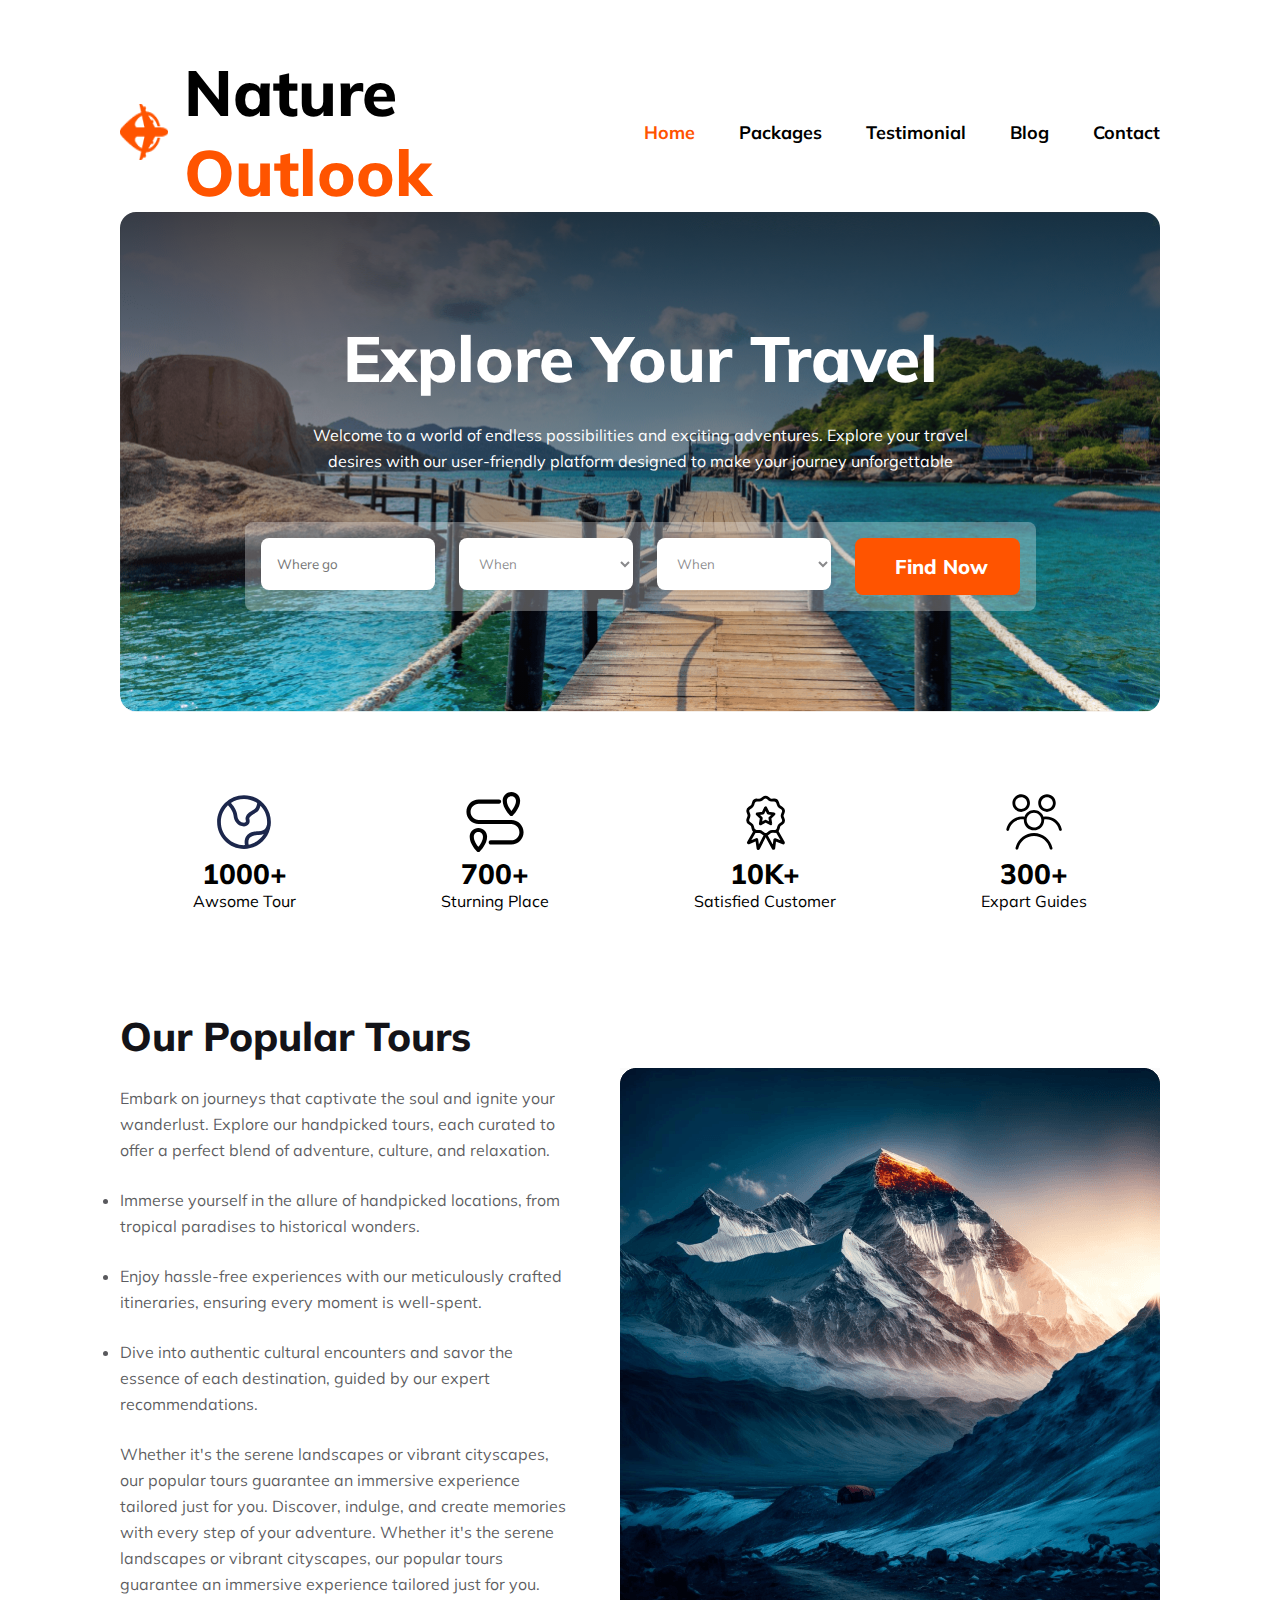
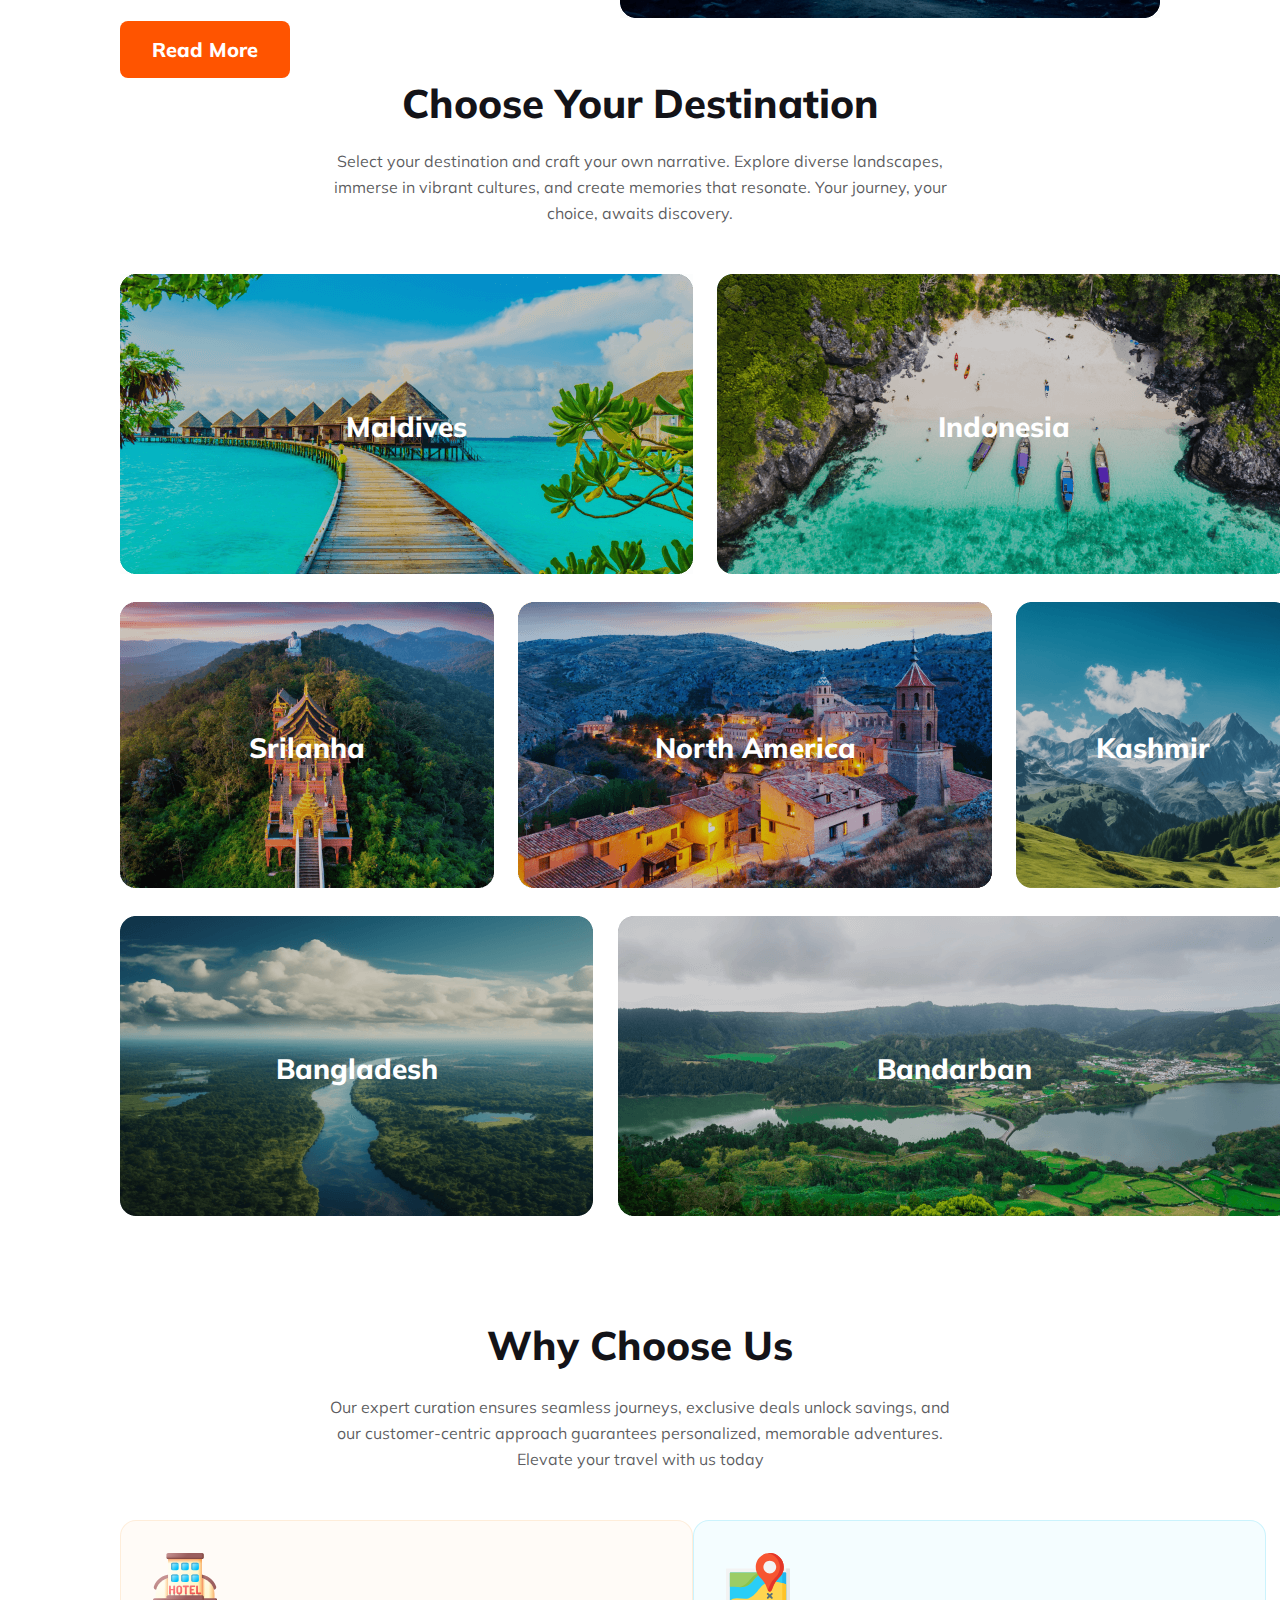
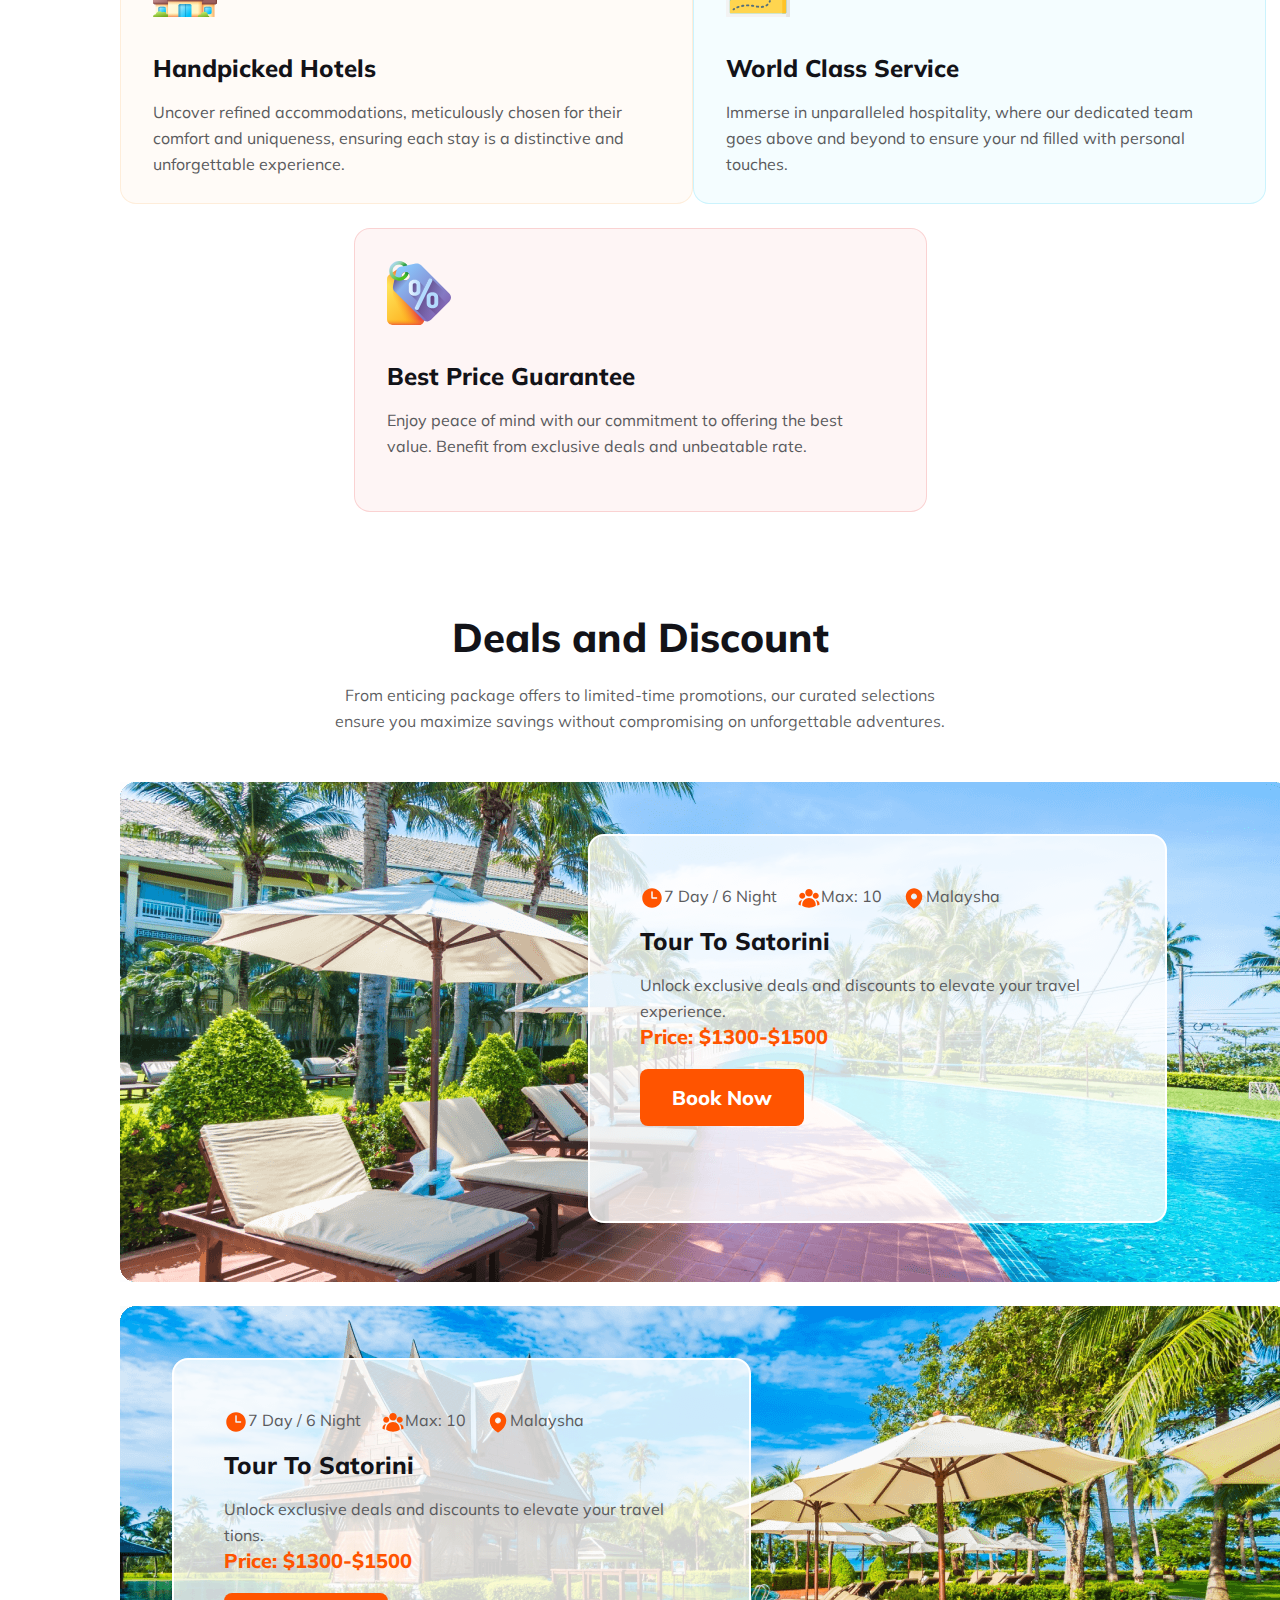
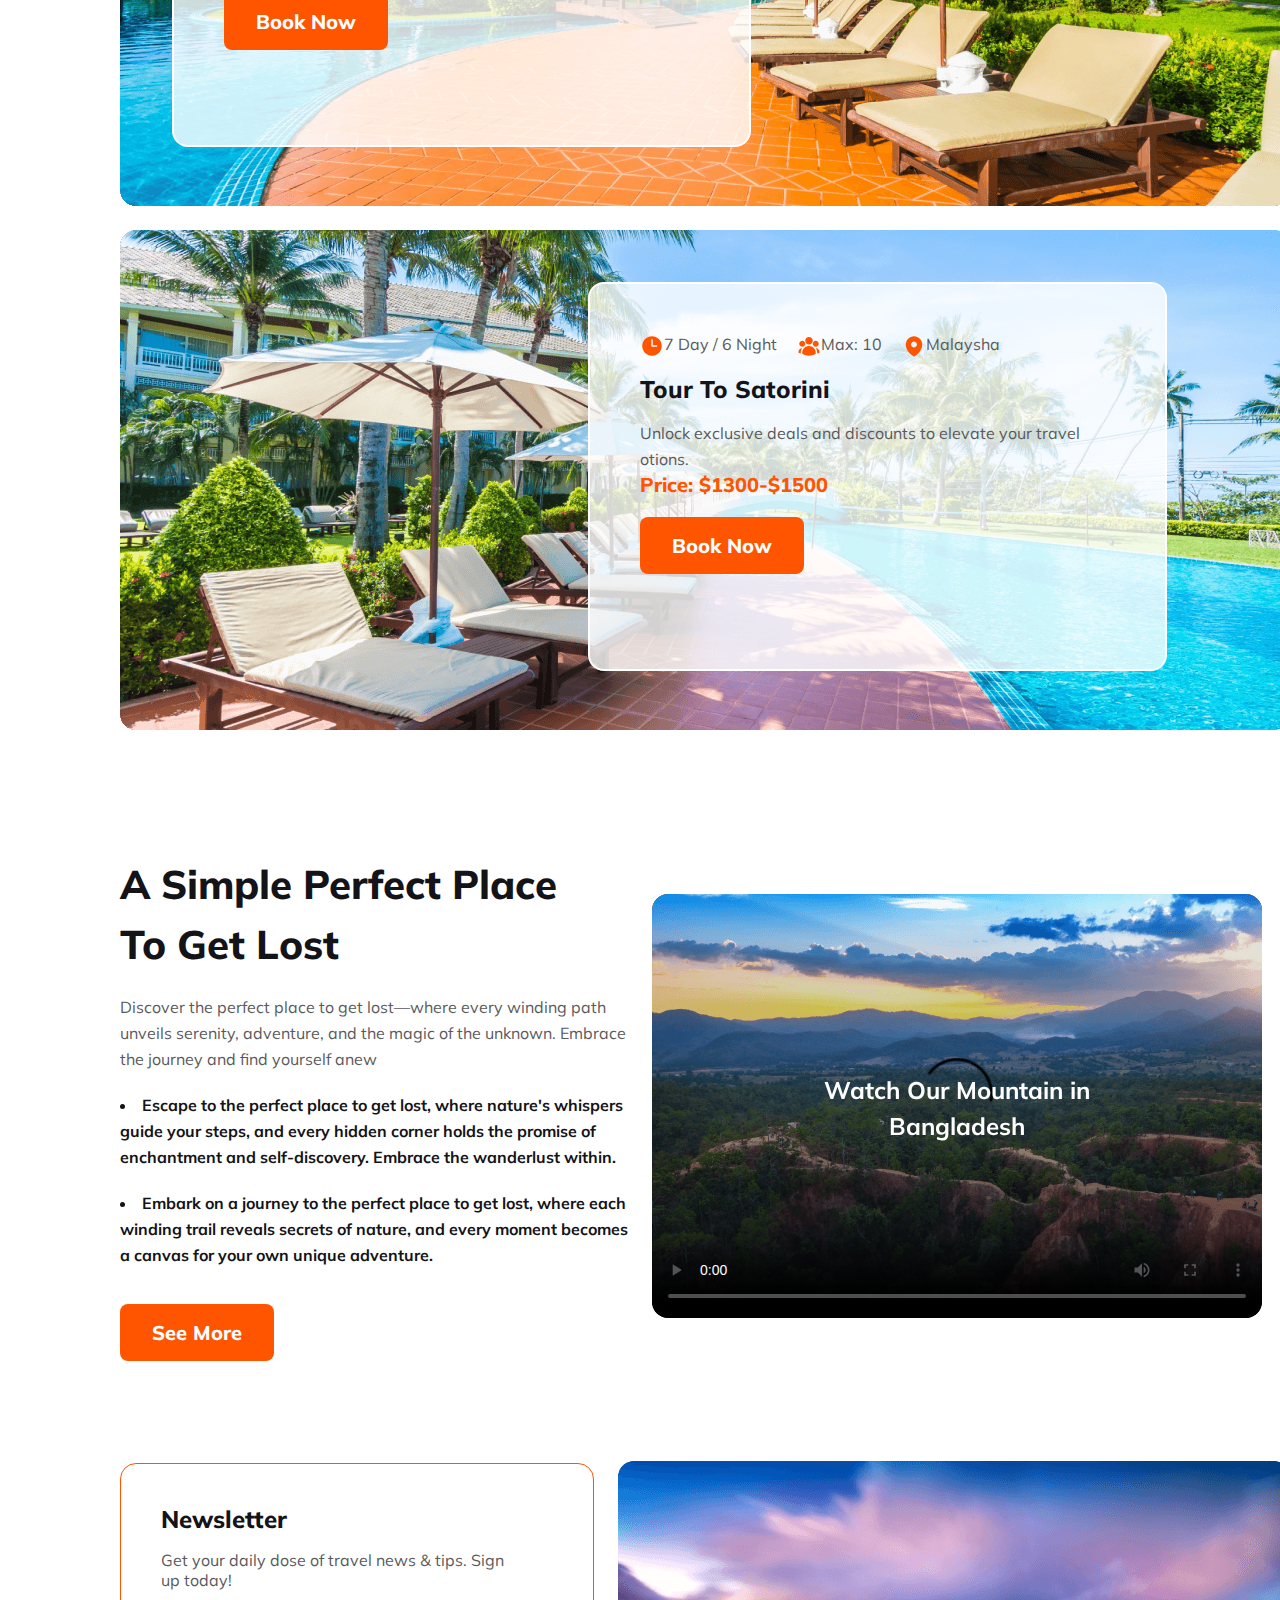
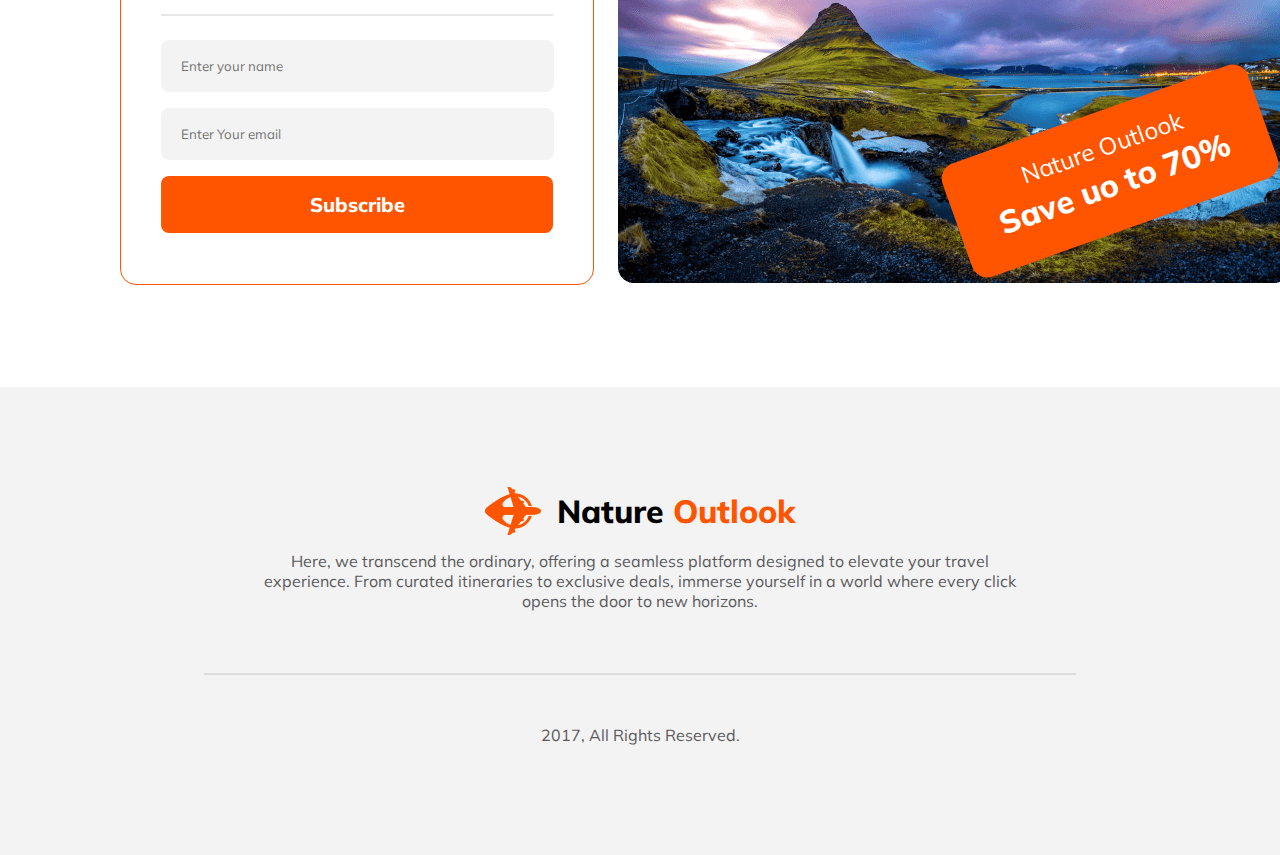
==== commit bcafcf95: "add favicon and make respnsive deal and discount section" ====
--- a/index.html
+++ b/index.html
@@ -4,6 +4,8 @@
 <head>
     <meta charset="UTF-8">
     <meta name="viewport" content="width=device-width, initial-scale=1.0">
+    <!--Facicon-->
+    <link rel="icon" type="image/x-icon" href="assets/icons/favicon.svg">
     <title>Nature Outlook</title>
     <!--CSS style Sheet-->
     <link rel="stylesheet" href="assets/style/style.css">
@@ -38,7 +40,8 @@
                     </ul>
                 </div>
                 <div class="menubar">
-                    <i class="fa-solid fa-bars"></i>
+                    <!-- <input type="checkbox" name="" id="checkbox"> -->
+                    <i class="fa-solid fa-bars icon"></i>
                 </div>
             </nav>
         </section>
@@ -208,24 +211,22 @@
                     </div>
                     <div class="deal-icon1">
                         <div class="icons">
-                            <div class="icon">
+                            <div class="icon day">
                                 <img src="assets/icons/clock.svg" alt="">
                                 <p>7 Day / 6 Night</p>
                             </div>
-                            <div class="icon">
+                            <div class="icon max">
                                 <img src="assets/icons/visitor.svg" alt="">
                                 <p>Max: 10</p>
                             </div>
-                            <div class="icon">
+                            <div class="icon location">
                                 <img src="assets/icons/location.svg" alt="">
                                 <p>Malaysha</p>
                             </div>
                         </div>
                         <div class="deal-info">
                             <h2>Tour To Satorini</h2>
-                            <p>Unlock exclusive deals and discounts to elevate your travel experience. From enticing
-                                package
-                                offers to limited-time promotions.</p>
+                            <p>Unlock exclusive deals and discounts to elevate your travel experience.</p>
                             <h3>Price: $1300-$1500</h3>
                             <button class="btn">Book Now</button>
                         </div>
@@ -252,9 +253,7 @@
                         </div>
                         <div class="deal-info">
                             <h2>Tour To Satorini</h2>
-                            <p>Unlock exclusive deals and discounts to elevate your travel experience. From enticing
-                                package
-                                offers to limited-time promotions.</p>
+                            <p>Unlock exclusive deals and discounts to elevate your travel tions.</p>
                             <h3>Price: $1300-$1500</h3>
                             <button class="btn">Book Now</button>
                         </div>
@@ -281,9 +280,7 @@
                         </div>
                         <div class="deal-info">
                             <h2>Tour To Satorini</h2>
-                            <p>Unlock exclusive deals and discounts to elevate your travel experience. From enticing
-                                package
-                                offers to limited-time promotions.</p>
+                            <p>Unlock exclusive deals and discounts to elevate your travel otions.</p>
                             <h3>Price: $1300-$1500</h3>
                             <button class="btn">Book Now</button>
                         </div>
--- a/assets/style/style.css
+++ b/assets/style/style.css
@@ -404,7 +404,9 @@
     background-repeat: no-repeat;
     background-size: cover;
 }
-.deal-icon1, .deal-icon3 {
+
+.deal-icon1,
+.deal-icon3 {
     position: absolute;
     width: 579px;
     height: 389px;
@@ -430,31 +432,32 @@
 
 }
 
-.deal-info h2{
+.deal-info h2 {
     color: #131318;
 
-font-size: 24px;
-
-font-weight: 800;
-padding-bottom: 1rem;
-padding-top: 16px;
-}
-
-.deal-info p{
+    font-size: 24px;
+
+    font-weight: 800;
+    padding-bottom: 1rem;
+    padding-top: 16px;
+}
+
+.deal-info p {
     width: 452px;
     color: #5A5A5D;
 
-font-size: 1rem;
-
-font-weight: 400;
-line-height: 26px; /* 162.5% */
-}
-
-.deal-info h3{
+    font-size: 1rem;
+
+    font-weight: 400;
+    line-height: 26px;
+    /* 162.5% */
+}
+
+.deal-info h3 {
     color: #FF5400;
-font-size: 20px;
-font-weight: 800;
-padding-bottom: 1.25rem;
+    font-size: 20px;
+    font-weight: 800;
+    padding-bottom: 1.25rem;
 }
 
 .icon {
@@ -698,6 +701,7 @@
         margin: 0 auto;
     }
 
+
     /* section {
         max-width: 600px;
         margin: 0 auto;
@@ -719,6 +723,7 @@
         line-height: 24px;
     }
 
+
     .brand h1 {
         font-size: 21.543px;
         font-weight: 800;
@@ -785,6 +790,11 @@
         display: flex;
         flex-direction: column;
         row-gap: 1.5rem;
+    }
+
+    .tour-img img {
+        width: 335px;
+        height: 342px;
     }
 
     /*choose your destination*/
@@ -846,6 +856,82 @@
         margin-top: 1rem;
     }
 
+    /*Deals and Discount*/
+    .dicount h1 {
+        font-size: 20px;
+        padding-bottom: 1rem;
+    }
+
+    .dicount p {
+        font-size: 14px;
+        width: 309px;
+        margin: 0 auto;
+    }
+
+    .deal-container {
+        width: 463px;
+        height: 500px;
+        flex-shrink: 0;
+        border-radius: 16px;
+        margin-bottom: 1rem;
+    }
+
+    .deal-img img {
+        width: 463px;
+        height: 500px;
+        object-fit: fit;
+    }
+
+    .icons {
+        display: inline-block;
+    }
+
+    .deal-icon1, .deal-icon2, .deal-icon3 {
+        width: 303px;
+        height: 297px;
+        flex-shrink: 0;
+        padding: 26px 25px;
+        top: 20%;
+        left: 20%;
+    }
+
+    .deal-info h2 {
+        font-size: 20px;
+        padding-bottom: 8px;
+    }
+
+    .deal-info p {
+        font-size: 14px;
+        width: 254px;
+    }
+
+    .deal-info h3 {
+        font-size: 16px;
+        padding-bottom: 1rem;
+    }
+
+    .btn {
+        font-size: 18px;
+        padding: 8px 20px;
+    }
+
+    /* .deal-icon1, .deal-icon2, .deal-icon3{
+        width: 303px;
+        height: 297px;
+        flex-shrink: 0;
+    }
+
+    .deal-img img{
+        width: 335px;
+        height: 500px;
+        flex-shrink: 0;
+        object-fit: fit;
+    }
+
+    .icon{
+        flex-direction: column;
+    } */
+
     /*Perfect place to gaet lost*/
     .perfect-place {
         flex-direction: column;
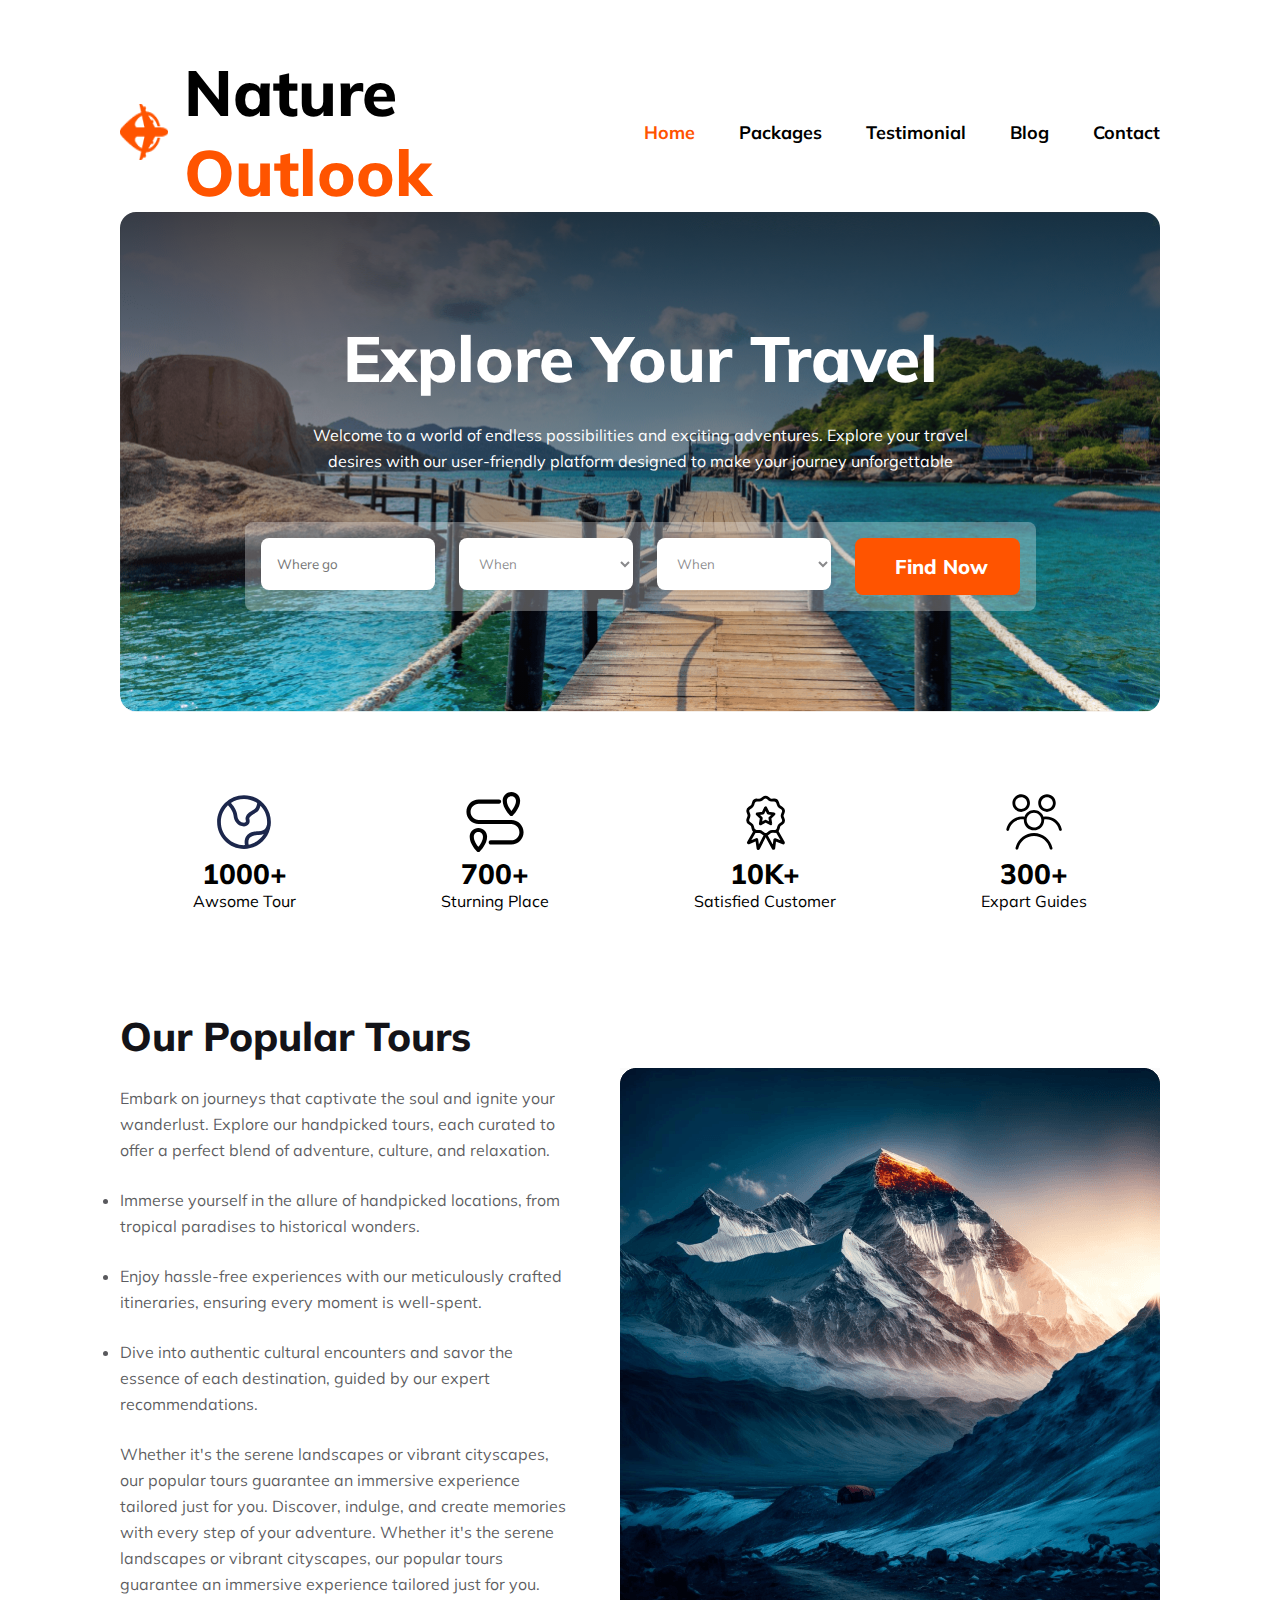
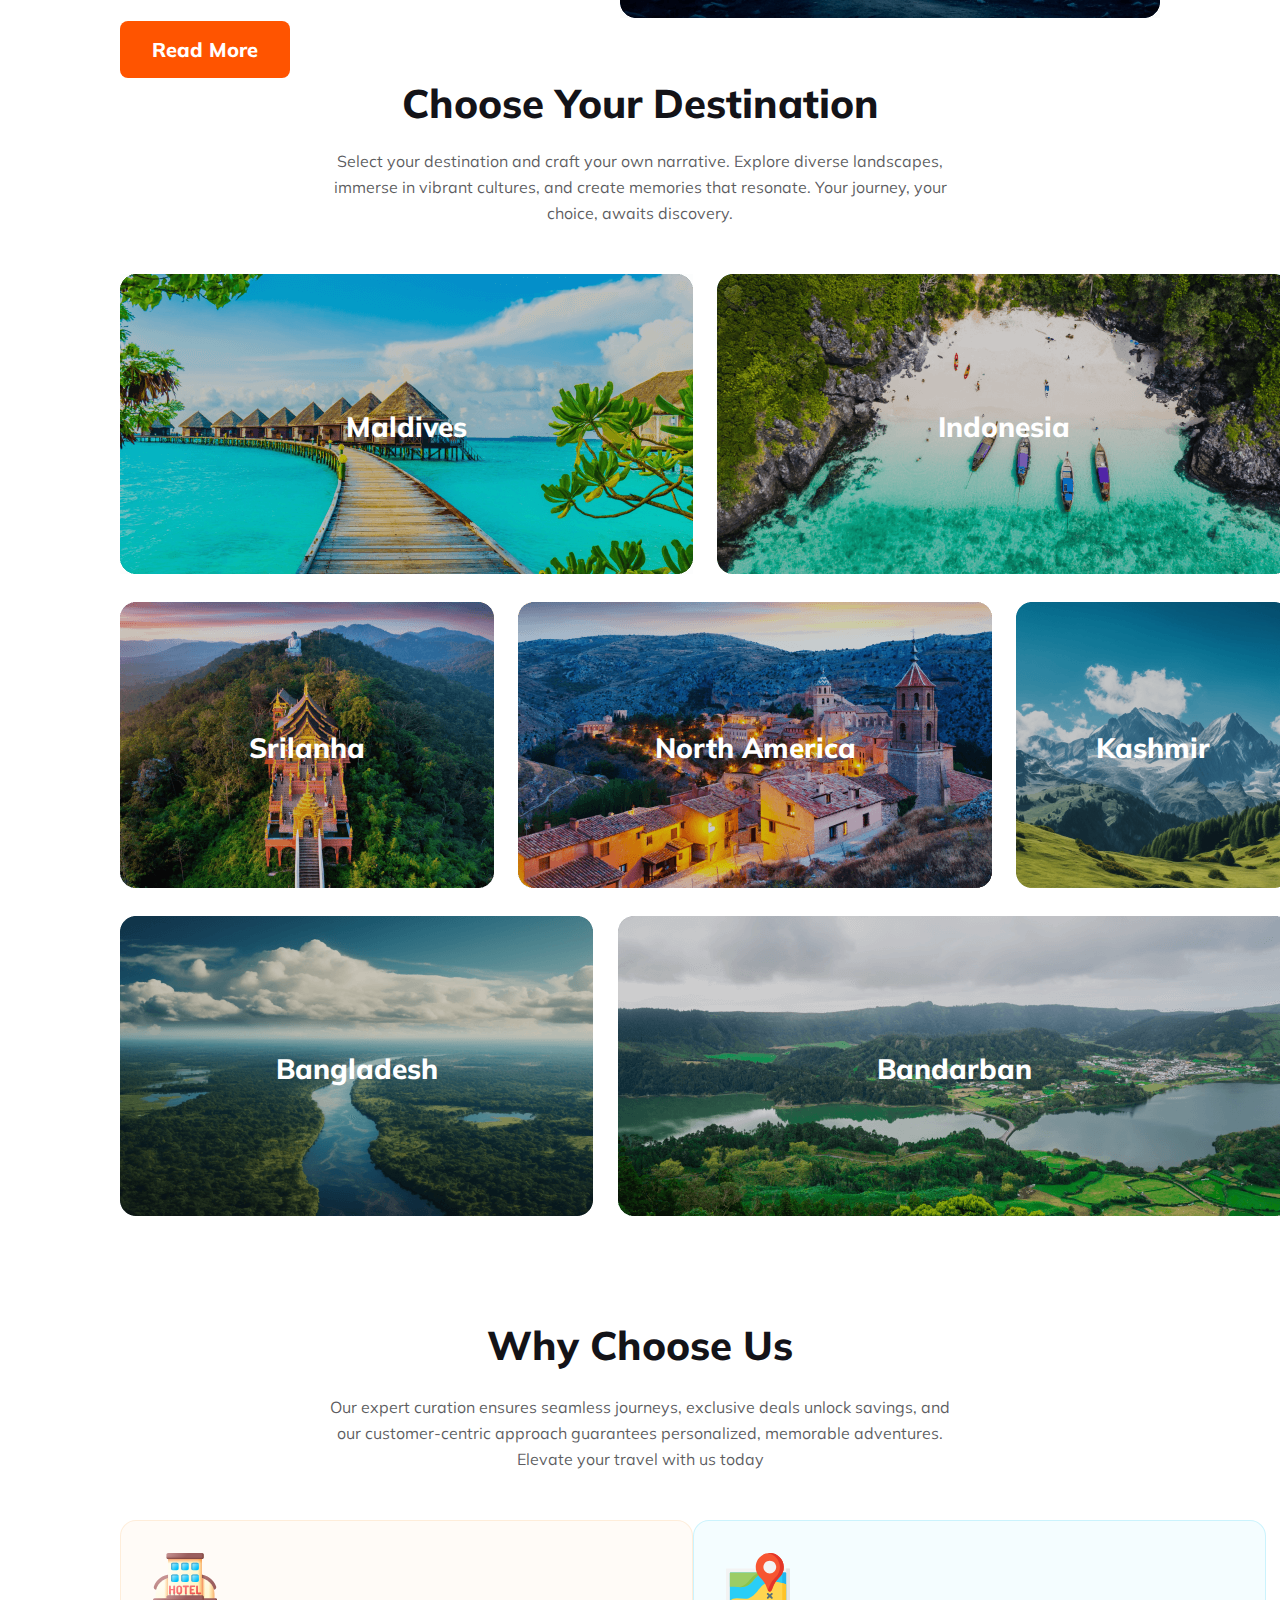
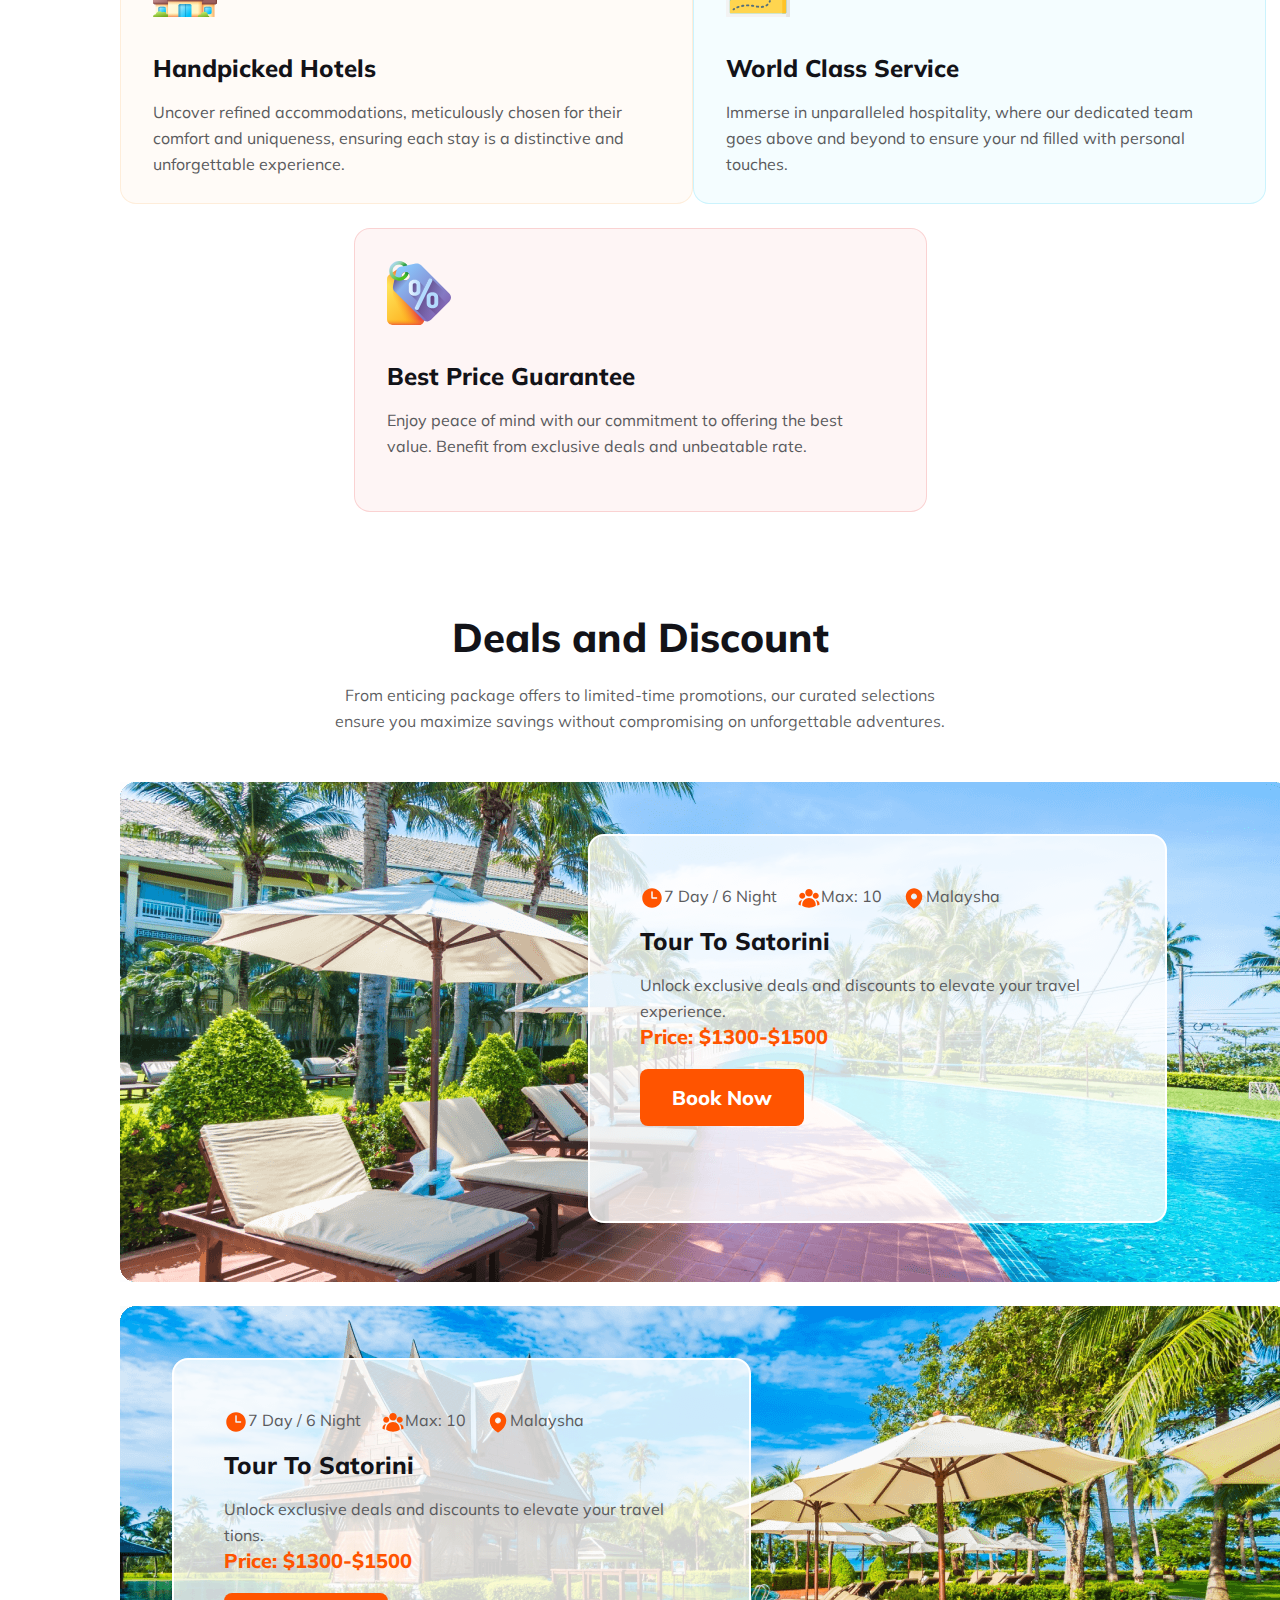
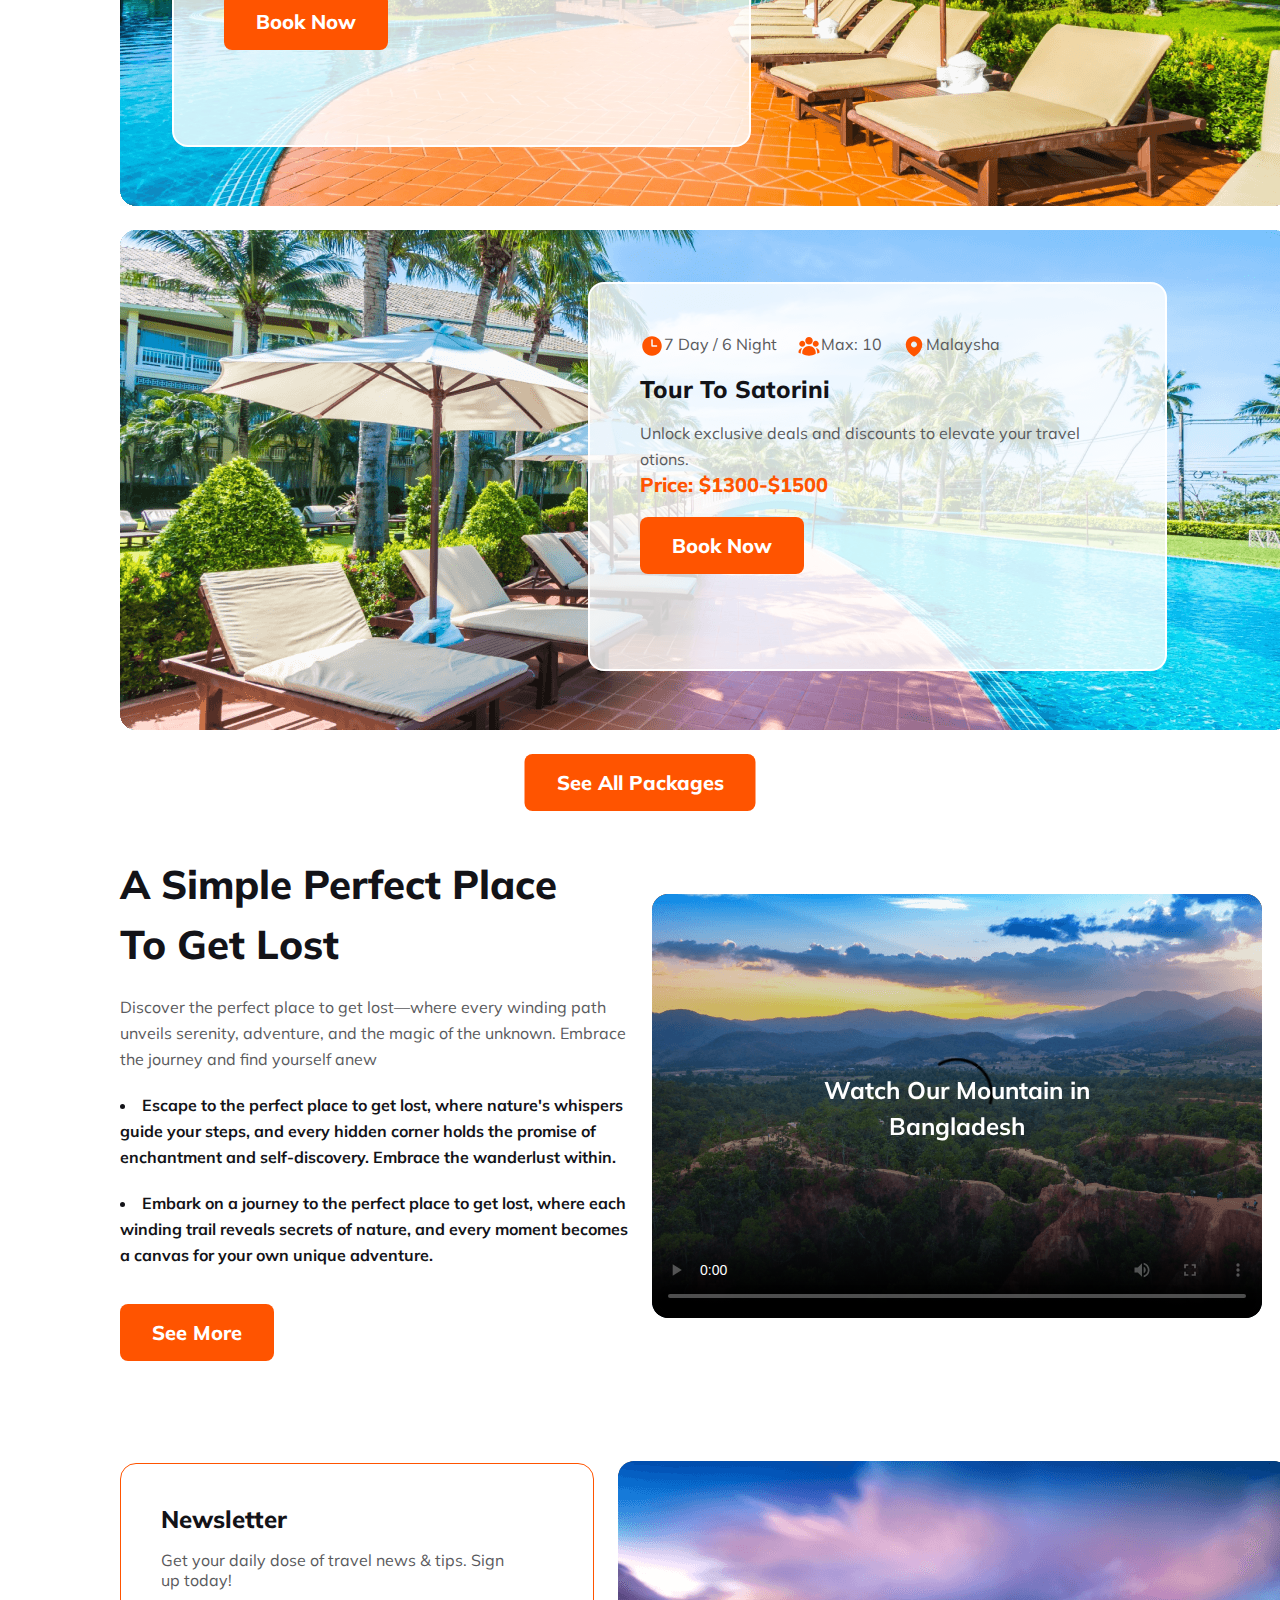
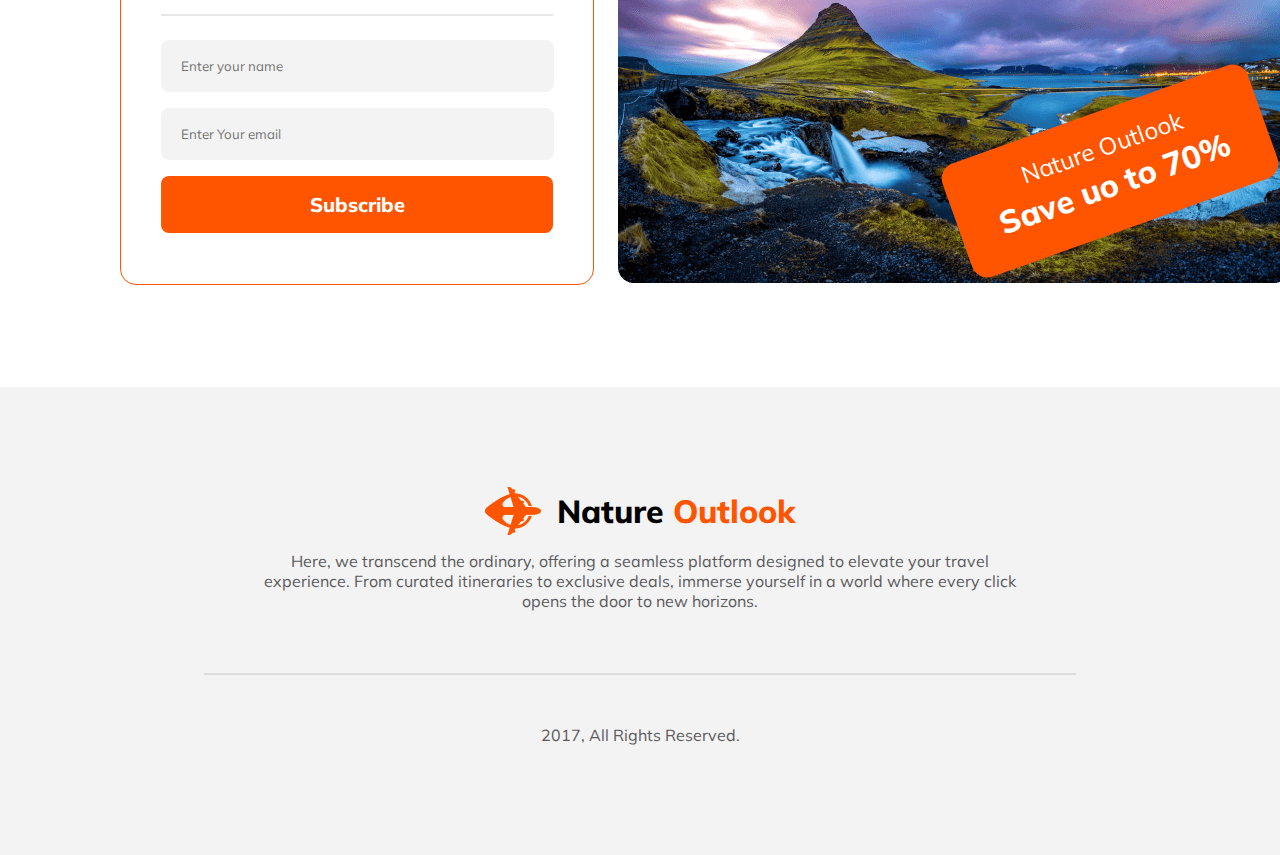
==== commit 4491799f: "added button in drals and discount section" ====
--- a/index.html
+++ b/index.html
@@ -287,6 +287,16 @@
                     </div>
                 </div>
             </div>
+
+            <div class="all-package">
+                <div class="btn-container">
+                    <button class="btn pack-btn">
+                        See All Packages
+                    </button>
+                </div>
+
+            </div>
+
         </section>
         <!-------Perfect Place  to get lost------------->
         <section class="perfect-place container">
--- a/assets/style/style.css
+++ b/assets/style/style.css
@@ -1,6 +1,5 @@
 /* Google fonts*/
 @import url('https://fonts.googleapis.com/css2?family=Mulish:ital,wght@0,200..1000;1,200..1000&display=swap');
-
 * {
     margin: 0;
     padding: 0;
@@ -8,7 +7,6 @@
     font-family: "Mulish", sans-serif;
     font-style: normal;
 }
-
 /*Root Style*/
 :root {
     /*Tipography and font Size*/
@@ -27,45 +25,37 @@
     --text-gray: rgba(19, 19, 24, 0.50);
     --text-dark-gray: #5A5A5D;
 }
-
 /*Re-useable Style*/
 section {
     max-width: 1170px;
     width: 81.25%;
     margin: 0 auto;
 }
-
 .hidden {
     display: none;
 }
-
 .nav-link ul li {
     list-style: none;
 }
-
 .nav {
     display: flex;
     align-items: center;
     justify-content: space-between;
     padding-top: 52px;
 }
-
 .brand {
     display: flex;
     align-items: center;
     column-gap: 1rem;
 }
-
 .brand h1 {
     font-size: var(--heading-1);
     font-weight: 800;
 }
-
 .brand img {
     width: 48px;
     height: 56.008px;
 }
-
 .nav-link ul {
     display: flex;
     font-size: var(--font-18);
@@ -74,11 +64,9 @@
     column-gap: 44px;
     align-items: center;
 }
-
 .menubar {
     display: none;
 }
-
 /*Banner Section*/
 .banner-content {
     background-image: linear-gradient(180deg, rgba(19, 19, 24, 0.80) 0%, rgba(19, 19, 24, 0.00) 100%), url(../Images/Group\ 13\ \(1\)\ \(1\).png);
@@ -89,14 +77,12 @@
     text-align: center;
     border-radius: 16px;
 }
-
 .banner-content h1 {
     color: var(--text-white);
     font-size: var(--heading-1);
     padding-top: 106px;
     font-weight: 800;
 }
-
 .banner-content p {
     width: 676px;
     color: #FFF;
@@ -107,20 +93,17 @@
     padding-top: 1.5rem;
     padding-bottom: 3rem;
 }
-
 .search-bar {
     display: inline-flex;
     border-radius: 8px;
     background: rgba(255, 255, 255, 0.30);
     padding: 1rem;
 }
-
 form {
     display: flex;
     /* flex-direction: colum; */
     column-gap: 1.5rem;
 }
-
 form #where,
 form #select {
     width: 174px;
@@ -132,12 +115,10 @@
     color: rgba(19, 19, 24, 0.50);
     background-color: #FFF;
 }
-
 .fa-solid {
     padding-right: 0.5rem;
     width: 24px;
 }
-
 .tour-container {
     display: flex;
     padding-top: 100px;
@@ -145,14 +126,12 @@
     justify-content: space-between;
     column-gap: 3rem;
 }
-
 .tour-container h2 {
     font-size: var(--heading-2);
     color: var(--text-black);
     font-weight: 800;
     padding-bottom: 1.5rem;
 }
-
 .tour-container p,
 .tour-container ul>li {
     color: rgba(19, 19, 24, 0.70);
@@ -161,15 +140,12 @@
     line-height: 26px;
     /* 162.5% */
 }
-
 .tour-container p {
     padding-bottom: 1.5rem;
 }
-
 .tour-container ul>li {
     padding-bottom: 1.5rem;
 }
-
 .btn {
     color: #FFF;
     font-size: var(--font-20);
@@ -179,7 +155,6 @@
     border-radius: 8px;
     border: none;
 }
-
 /*Bonus part | Stastic*/
 .stastic-container {
     text-align: center;
@@ -188,51 +163,41 @@
     justify-content: space-around;
     padding-top: 5rem;
 }
-
 .stastic-container h3 {
     font-weight: 800;
     font-size: var(--font-28);
 }
-
 .stastic-container
-
 /*Choose Your Destination*/
 .destination-container {
     padding-top: 100px;
     text-align: center;
 }
-
 .destination-container h1 {
     color: #131318;
     text-align: center;
     font-size: 40px;
-    font-style: normal;
     font-weight: 800;
     line-height: normal;
     padding-bottom: 1.25rem;
 }
-
 .destination-container p {
     margin: 0 auto;
     width: 643px;
     color: rgba(19, 19, 24, 0.70);
     text-align: center;
-    font-family: Mulish;
     font-size: 16px;
-    font-style: normal;
     font-weight: 400;
     line-height: 26px;
     /* 162.5% */
     padding-bottom: 3rem;
 }
-
 .country-img {
     position: relative;
     text-align: center;
     color: white;
     /* background: linear-gradient(0deg, rgba(19, 19, 24, 0.20) 0%, rgba(19, 19, 24, 0.20) 100%), lightgray 50% / cover no-repeat; */
 }
-
 .country {
     position: absolute;
     top: 50%;
@@ -240,13 +205,9 @@
     transform: translate(-50%, -50%);
     color: #FFF;
     text-align: center;
-    font-family: Mulish;
     font-size: 28px;
-    font-style: normal;
-    font-weight: 800;
-    line-height: normal;
-}
-
+    font-weight: 800;
+}
 .destination-gallery {
     display: grid;
     grid-template-areas:
@@ -255,92 +216,71 @@
         'item6 item6 item6 item6 item6 item7 item7 item7 item7 item7 item7 item7';
     gap: 1.5rem;
 }
-
 .item1 {
     grid-area: item1;
 }
-
 .item2 {
     grid-area: item2;
 }
-
 .item3 {
     grid-area: item3;
 }
-
 .item4 {
     grid-area: item4;
 }
-
 .item5 {
     grid-area: item5;
 }
-
 .item6 {
     grid-area: item6;
 }
-
 .item7 {
     grid-area: item7;
 }
-
 /*Why choose us*/
 .choose-us-container {
     padding-bottom: 100px;
 }
-
 .choose-us-content {
     text-align: center;
     padding-top: 100px;
 }
-
 .choose-us-content h1 {
     color: var(--text-black);
     font-weight: 800;
     font-size: var(--heading-2);
     padding-bottom: 1.5rem;
 }
-
 .choose-us-content p {
     width: 643px;
     margin: 0 auto;
     color: rgba(19, 19, 24, 0.70);
     text-align: center;
-    font-family: Mulish;
     font-size: 1rem;
-    font-style: normal;
     font-weight: 400;
     line-height: 26px;
     /* 162.5% */
     padding-bottom: 3rem;
 }
-
 .card h3 {
     padding-top: 2rem;
     padding-bottom: 1rem;
     color: #131318;
     font-size: 24px;
-    font-style: normal;
-    font-weight: 800;
-    line-height: normal;
-}
-
+    font-weight: 800;
+}
 .card p {
     width: 486px;
     color: #5A5A5D;
-    font-family: Mulish;
     font-size: 16px;
-    font-style: normal;
     font-weight: 400;
     line-height: 26px;
     /* 162.5% */
 }
-
 .choose-card {
     display: flex;
     justify-content: space-around;
 }
-
 .card {
     width: 573px;
     height: 284px;
@@ -348,17 +288,14 @@
     padding: 2rem;
     border-radius: 16px;
 }
-
 .card-1 {
     border: 1px solid rgba(251, 181, 99, 0.20);
     background: rgba(251, 181, 99, 0.05);
 }
-
 .card-2 {
     border: 1px solid rgba(41, 206, 246, 0.20);
     background: rgba(41, 206, 246, 0.05);
 }
-
 .card-3 {
     position: relative;
     margin: 0 auto;
@@ -366,28 +303,22 @@
     border: 1px solid rgba(233, 68, 68, 0.20);
     background: rgba(233, 68, 68, 0.05);
 }
-
 /*Deals And Discount*/
 .dicount h1 {
     color: #131318;
     text-align: center;
-    font-family: Mulish;
     font-size: 40px;
-    font-style: normal;
     font-weight: 800;
     padding-bottom: 1.25rem;
 }
-
 .deal-container {
     position: relative;
     padding-bottom: 1.25rem;
 }
-
 .dicount p {
     width: 643px;
     color: rgba(19, 19, 24, 0.70);
     text-align: center;
-    font-family: Mulish;
     font-size: 1rem;
     margin: 0 auto;
     font-weight: 400;
@@ -395,7 +326,6 @@
     /* 162.5% */
     padding-bottom: 3rem;
 }
-
 .deal-img img {
     width: 1170px;
     height: 500px;
@@ -404,7 +334,6 @@
     background-repeat: no-repeat;
     background-size: cover;
 }
-
 .deal-icon1,
 .deal-icon3 {
     position: absolute;
@@ -416,9 +345,7 @@
     border: 2px solid #FFF;
     background: rgba(255, 255, 255, 0.80);
     padding: 50px;
-
-}
-
+}
 .deal-icon2 {
     position: absolute;
     width: 579px;
@@ -429,65 +356,56 @@
     border: 2px solid #FFF;
     background: rgba(255, 255, 255, 0.80);
     padding: 50px;
-
-}
-
+}
 .deal-info h2 {
     color: #131318;
-
     font-size: 24px;
-
     font-weight: 800;
     padding-bottom: 1rem;
     padding-top: 16px;
 }
-
 .deal-info p {
     width: 452px;
     color: #5A5A5D;
-
     font-size: 1rem;
-
     font-weight: 400;
     line-height: 26px;
     /* 162.5% */
 }
-
 .deal-info h3 {
     color: #FF5400;
     font-size: 20px;
     font-weight: 800;
     padding-bottom: 1.25rem;
 }
-
 .icon {
     display: flex;
 }
-
 .icon img {
     width: 24px;
     height: 24px;
     flex-shrink: 0;
 }
-
 .icon p {
     color: #5A5A5D;
-
     font-size: 16px;
-
-    font-weight: 400;
-
-}
-
+    font-weight: 400;
+}
 .icons {
     display: flex;
     flex-direction: row;
     column-gap: 1.25rem;
 }
 
+.all-package{
+    position: relative;
+}
 
-
-
+.btn-container{
+    position: absolute;
+    left: 50%;
+    transform: translateX(-50%);
+}
 /*Perfet place to get lost*/
 .perfect-place {
     display: flex;
@@ -496,59 +414,46 @@
     padding-top: 100px;
     padding-bottom: 100px;
 }
-
 .place-content h2 {
     width: 448px;
     color: #131318;
-    font-family: Mulish;
     font-size: 40px;
-    font-style: normal;
     font-weight: 800;
     line-height: 60px;
     /* 150% */
     padding-bottom: 1.25rem;
 }
-
 .place-content p {
     width: 532px;
     color: #5A5A5D;
-    font-family: Mulish;
     font-size: 16px;
-    font-style: normal;
     font-weight: 400;
     line-height: 26px;
     /* 162.5% */
     padding-bottom: 1.25rem;
 }
-
 .place-content ul li {
     list-style: inside;
     width: 518px;
     color: #131318;
-    font-family: Mulish;
     font-size: 16px;
-    font-style: normal;
     font-weight: 700;
     line-height: 26px;
     /* 162.5% */
     margin-bottom: 1.25rem;
 }
-
 .place-img {
     position: relative;
 }
-
 video {
     border-radius: 1rem;
     background: linear-gradient(180deg, #131318 -31.96%, rgba(19, 19, 24, 0.00) 100%);
 }
-
 .video-title h3 {
     position: absolute;
     width: 276px;
     color: #fff;
     text-align: center;
-    font-family: Mulish;
     font-size: 24px;
     font-weight: 700;
     line-height: 36px;
@@ -557,7 +462,6 @@
     left: 50%;
     transform: translate(-50%, -50%);
 }
-
 /*Newsletter*/
 .newsletter-container {
     display: flex;
@@ -566,7 +470,6 @@
     column-gap: 1.5rem;
     padding-bottom: 100px;
 }
-
 .news-form {
     display: flex;
     flex-direction: column;
@@ -577,26 +480,22 @@
     flex-shrink: 0;
     padding: 40px;
 }
-
 .news-form h3 {
     font-size: var(--font-24);
     font-weight: 800;
     color: #131318;
     padding-bottom: 1rem;
 }
-
 .news-form p {
     width: 350px;
     color: #5A5A5D;
     font-size: 1rem;
     padding-bottom: 1.5rem;
 }
-
 hr {
     border: 1px solid rgba(19, 19, 24, 0.10);
     margin-bottom: 1.5rem;
 }
-
 .input {
     border-radius: 8px;
     background: rgba(19, 19, 24, 0.05);
@@ -607,7 +506,6 @@
     margin-bottom: 1rem;
     padding: 1rem 1.25rem;
 }
-
 /* .name,
 .email {
     margin-bottom: 1rem;
@@ -616,7 +514,6 @@
 .news-img {
     position: relative;
 }
-
 .offer {
     position: absolute;
     top: 250px;
@@ -628,34 +525,27 @@
     border-radius: 16px;
     background: #FF5400;
 }
-
 .offer p {
     color: #FFF;
     text-align: center;
     font-size: 24px;
-    font-style: normal;
     font-weight: 400;
     padding-top: 1.25rem;
     padding-bottom: 3px;
 }
-
 .offer h3 {
     color: #FFF;
-    font-family: Mulish;
     font-size: 32px;
-    font-style: normal;
     font-weight: 800;
     line-height: normal;
     text-align: center;
 }
-
 /*Footer*/
 footer {
     text-align: center;
     background-color: rgba(19, 19, 24, 0.05);
     padding-top: 100px;
 }
-
 .footer-brand {
     display: flex;
     margin: 0 auto;
@@ -665,12 +555,10 @@
     column-gap: 1rem;
     padding-bottom: 1rem;
 }
-
 .footer-brand h2 {
     font-size: 2rem;
     font-weight: 800;
 }
-
 footer p {
     margin: 0 auto;
     width: 769px;
@@ -678,30 +566,24 @@
     color: #5A5A5D;
     padding-bottom: 2rem;
 }
-
 .footer-social .fa-brands {
     font-size: 1.5rem;
     margin-left: 0.75rem;
     margin-bottom: 50px;
 }
-
 footer hr {
     width: 872px;
     margin: 0 auto;
 }
-
 .copyrights {
     padding-top: 50px;
     padding-bottom: 110px;
 }
-
 @media screen and (max-width: 576px) {
     body {
         /* border: 3px solid red; */
         margin: 0 auto;
     }
-
-
     /* section {
         max-width: 600px;
         margin: 0 auto;
@@ -713,7 +595,6 @@
     .place-content h2 {
         font-size: 20px;
     }
-
     .tour-content p,
     .tour-content ul li,
     .destination-container p,
@@ -722,52 +603,50 @@
         font-size: 14px;
         line-height: 24px;
     }
-
-
+    .brand img{
+        width: 28.724px;
+height: 33.516px;
+flex-shrink: 0;
+    }
+    .nav{
+        padding-bottom: 1rem;
+    }
     .brand h1 {
         font-size: 21.543px;
         font-weight: 800;
     }
-
     .nav-link {
         display: none;
     }
-
     .menubar {
         display: block;
         width: 24px;
         height: 24px;
     }
-
     .banner-content {
         width: 100%;
         height: 700px;
         object-fit: fit;
     }
-
     .banner-content h1 {
         font-size: 22px;
     }
-
     .banner-content p {
         width: 304px;
         font-size: 14px;
     }
-
     form {
         display: flex;
         flex-direction: column;
         row-gap: 1rem;
         width: 287px;
     }
-
     form #where,
     form #select {
         width: 255px;
         height: 52px;
         flex-shrink: 0;
     }
-
     /*Bonus part*/
     .stastic-container {
         display: grid;
@@ -775,39 +654,32 @@
         column-gap: 1rem;
         row-gap: 1rem;
     }
-
     .stastic-container h3 {
         font-size: 1.25rem;
     }
-
     .stastic-card img {
         width: 50px;
         height: 50px;
     }
-
     /*Our popular tour*/
     .tour-container {
         display: flex;
         flex-direction: column;
         row-gap: 1.5rem;
     }
-
     .tour-img img {
         width: 335px;
         height: 342px;
     }
-
     /*choose your destination*/
     .destination-container p,
     .choose-us-content p {
         width: 309px;
     }
-
     /*Image gellary*/
     .destination-container {
         padding-top: 1.5rem;
     }
-
     .destination-gallery {
         display: grid;
         grid-template-areas:
@@ -820,54 +692,45 @@
             'item7';
         gap: 1.5rem;
     }
-
     .country-img img {
         width: 100%;
         border-radius: 16px;
-        object-fit: fill;
-    }
-
+        object-fit: cover;
+        height: 175.393px;
+    }
     /*Why Choose Us*/
     .card {
         width: 335px;
         height: 289px;
         flex-shrink: 0;
     }
-
     .choose-card {
         align-items: center;
     }
-
     .card p {
         width: 271px;
     }
-
     .card h3 {
         font-size: 20px;
     }
-
     .choose-card {
         flex-direction: column;
         gap: 1rem;
         object-fit: cover;
     }
-
     .card-3 {
         margin-top: 1rem;
     }
-
     /*Deals and Discount*/
     .dicount h1 {
         font-size: 20px;
         padding-bottom: 1rem;
     }
-
     .dicount p {
         font-size: 14px;
         width: 309px;
         margin: 0 auto;
     }
-
     .deal-container {
         width: 463px;
         height: 500px;
@@ -875,114 +738,98 @@
         border-radius: 16px;
         margin-bottom: 1rem;
     }
-
     .deal-img img {
         width: 463px;
         height: 500px;
-        object-fit: fit;
-    }
-
+        object-fit: cover;
+        border-radius: 16px;
+    }
     .icons {
         display: inline-block;
     }
-
     .deal-icon1, .deal-icon2, .deal-icon3 {
         width: 303px;
         height: 297px;
         flex-shrink: 0;
         padding: 26px 25px;
-        top: 20%;
+        top: 30%;
         left: 20%;
     }
-
     .deal-info h2 {
         font-size: 20px;
         padding-bottom: 8px;
     }
-
     .deal-info p {
         font-size: 14px;
         width: 254px;
     }
-
     .deal-info h3 {
         font-size: 16px;
         padding-bottom: 1rem;
     }
-
     .btn {
         font-size: 18px;
         padding: 8px 20px;
     }
 
+    .pack-btn{
+        display: hidden;
+    }
     /* .deal-icon1, .deal-icon2, .deal-icon3{
         width: 303px;
         height: 297px;
         flex-shrink: 0;
     }
-
     .deal-img img{
         width: 335px;
         height: 500px;
         flex-shrink: 0;
         object-fit: fit;
     }
-
     .icon{
         flex-direction: column;
     } */
-
     /*Perfect place to gaet lost*/
     .perfect-place {
         flex-direction: column;
         margin: 0 auto;
     }
-
     .place-content h2 {
         width: 248px;
         line-height: 30px;
     }
-
     .place-content p,
     .place-content ul li {
         font-size: 14px;
         line-height: 24px;
         width: 463px;
-
-    }
-
+    }
     .place-content {
         padding-bottom: 1.5rem;
     }
-
     video {
         width: 474px;
         height: 300px;
         flex-shrink: 0;
     }
-
     .poster {
         background-size: cover;
         background-position: center;
         object-fit: fill;
     }
-
     /*Newsletter*/
     .newsletter-container {
         flex-direction: column;
     }
-
     .news-form {
         margin-bottom: 1rem;
     }
-
     /*Newsletter*/
     .news-img img {
         width: 474px;
         height: 300px;
         flex-shrink: 0;
     }
-
     .offer {
         top: 190px;
         left: 250px;
@@ -991,44 +838,35 @@
         transform: rotate(-19.628deg);
         flex-shrink: 0;
     }
-
     .offer p {
         font-size: 15.854px;
     }
-
     .offer h3 {
         font-size: 21.138px;
     }
-
     /*Footer Section*/
     footer {
         padding-top: 2rem;
         width: 100%;
     }
-
     .footer-brand h2 {
         font-size: 21.543px;
     }
-
     footer p {
         width: 287px;
         margin-bottom: 1rem;
     }
-
     .footer-brand p,
     .about p {
         font-size: 14px;
     }
-
     .footer-social .fa-brands {
         margin-bottom: 1.25rem;
     }
-
     footer hr {
         margin-top: 1.25rem;
         width: 335px;
     }
-
     .copyrights {
         padding-top: 24px;
         padding-bottom: 31px;
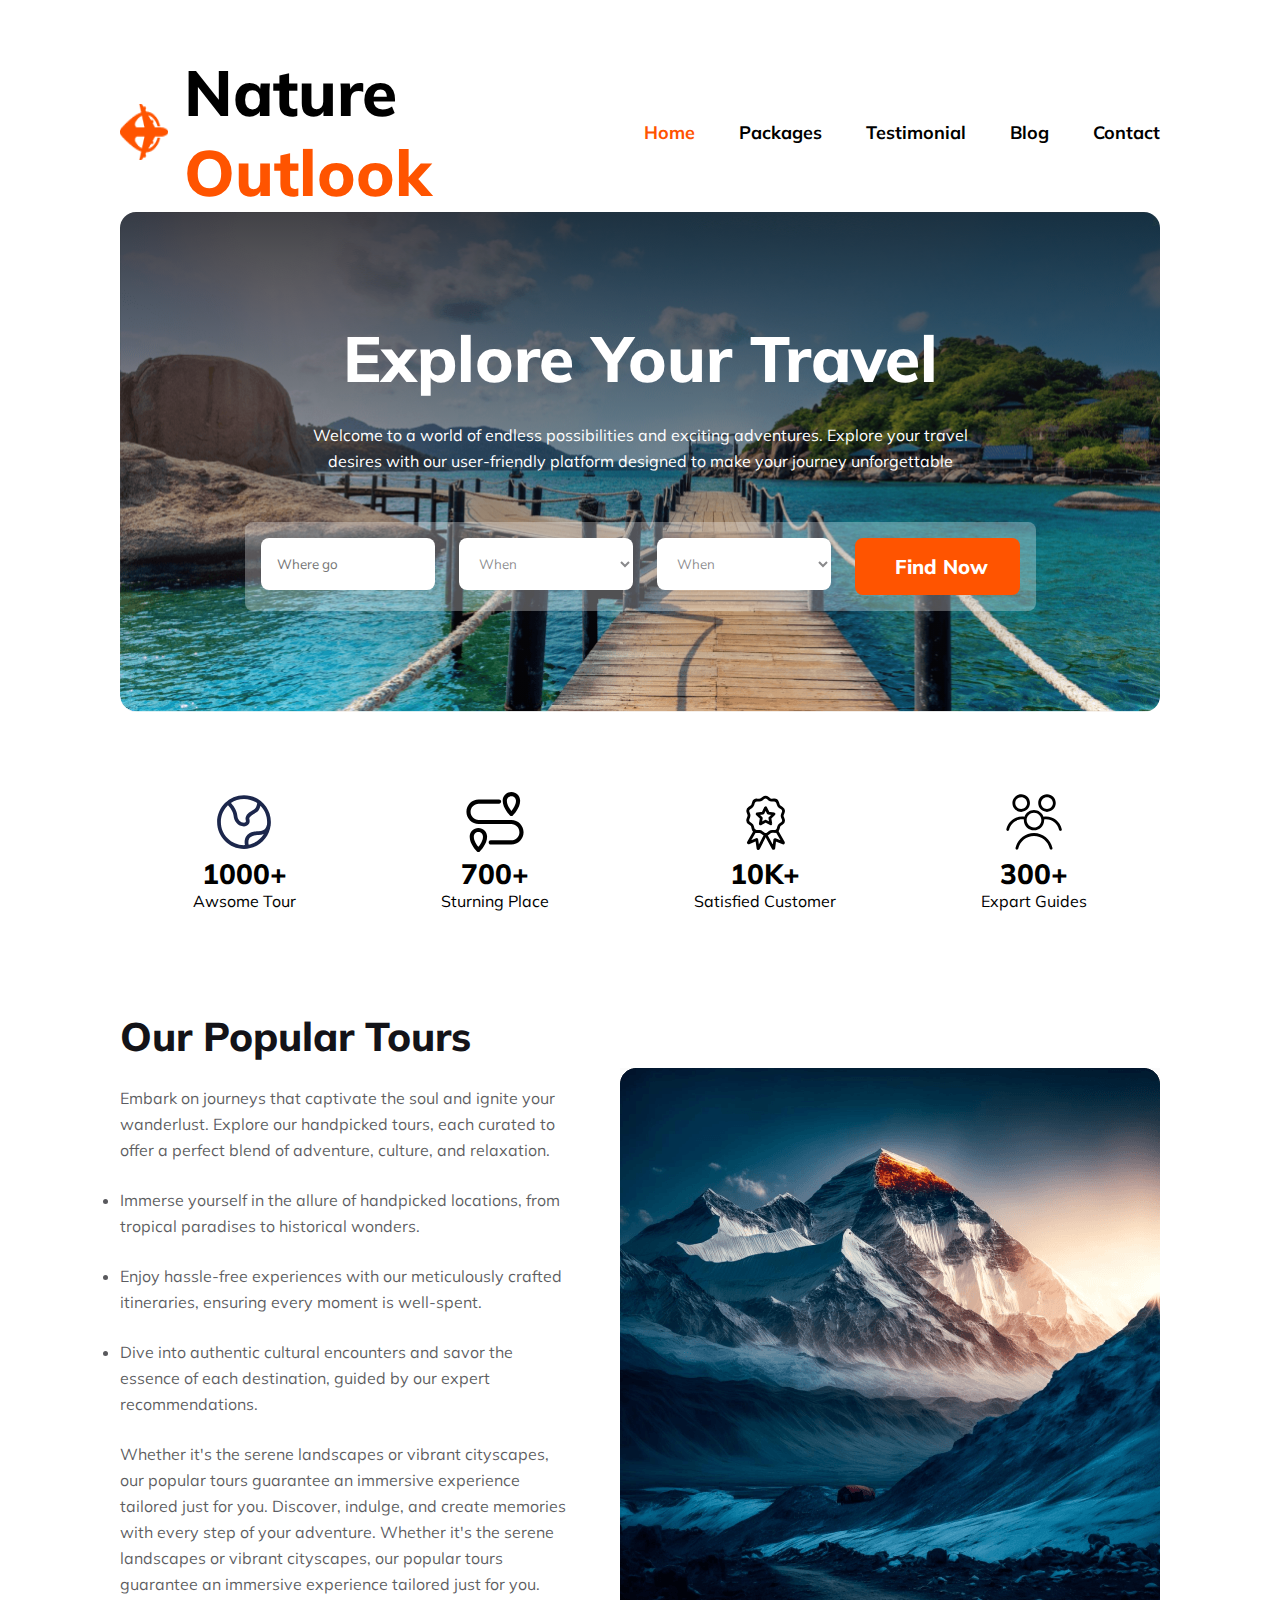
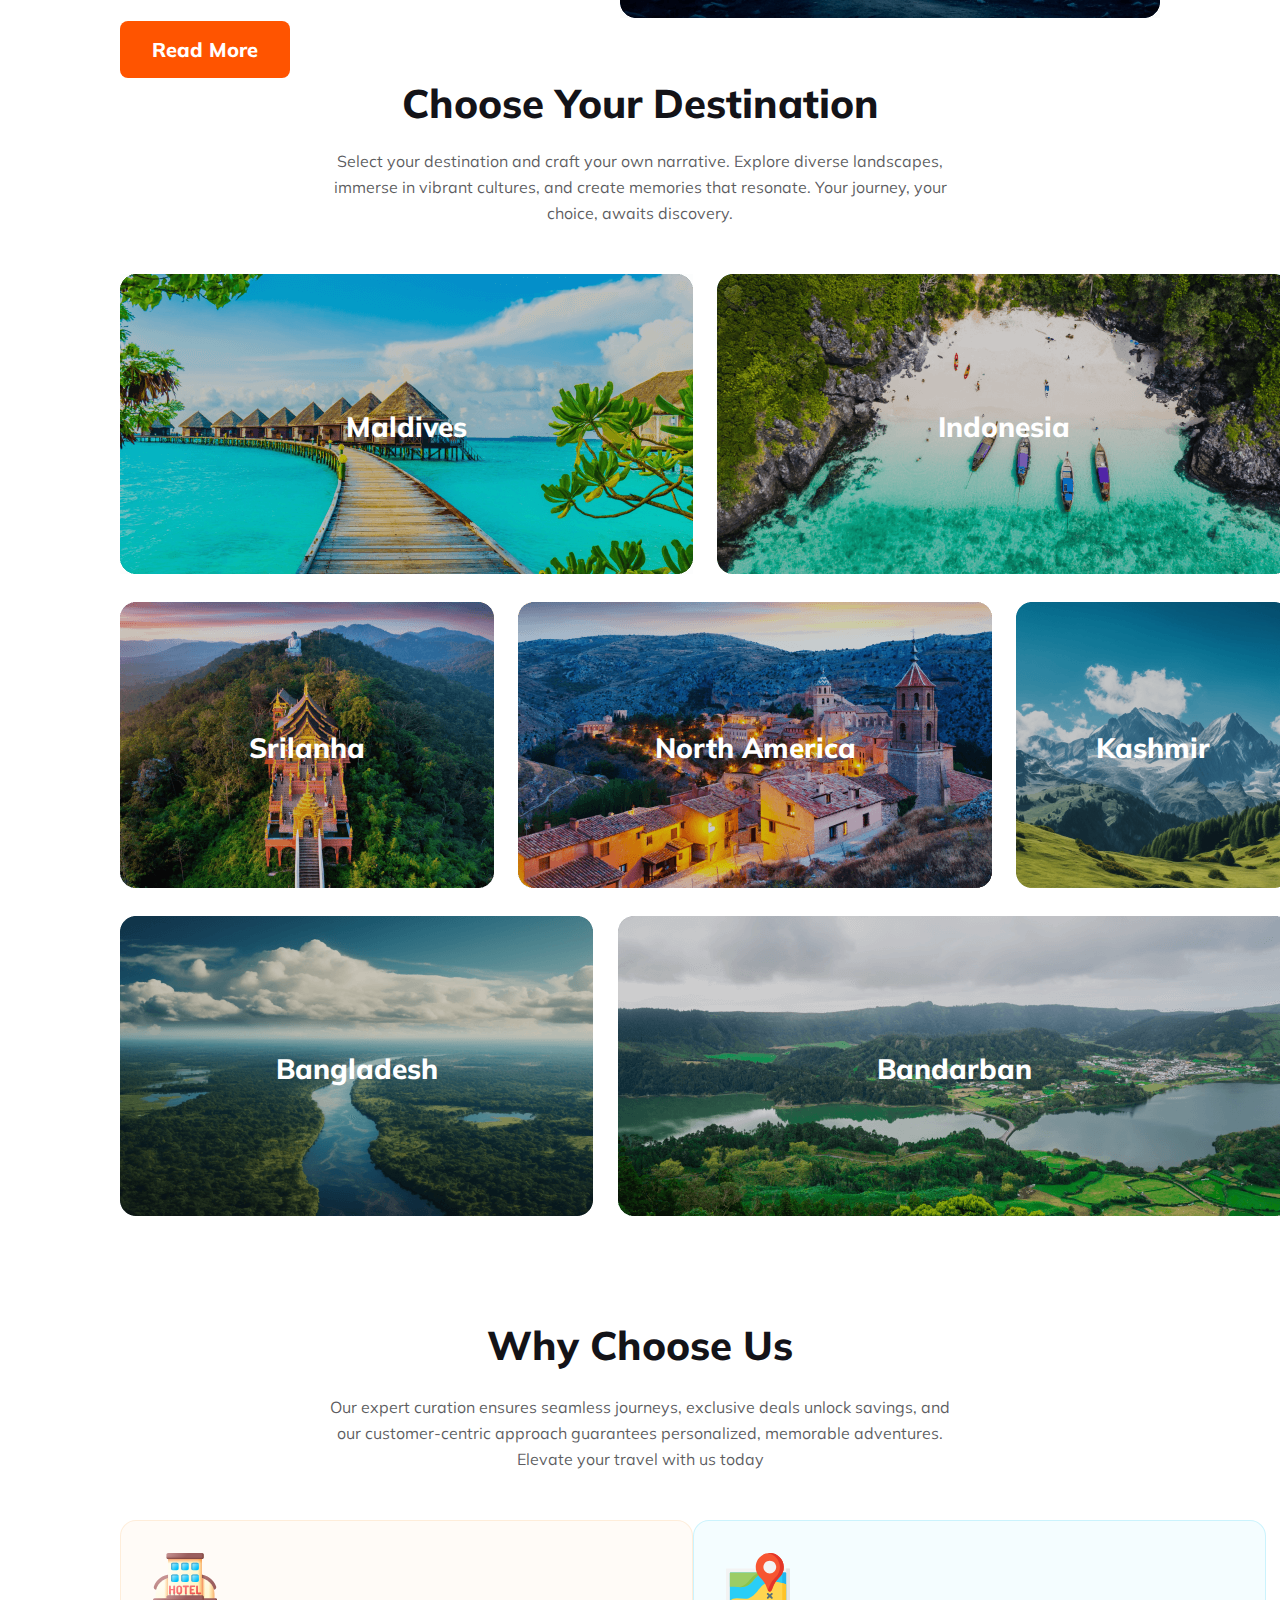
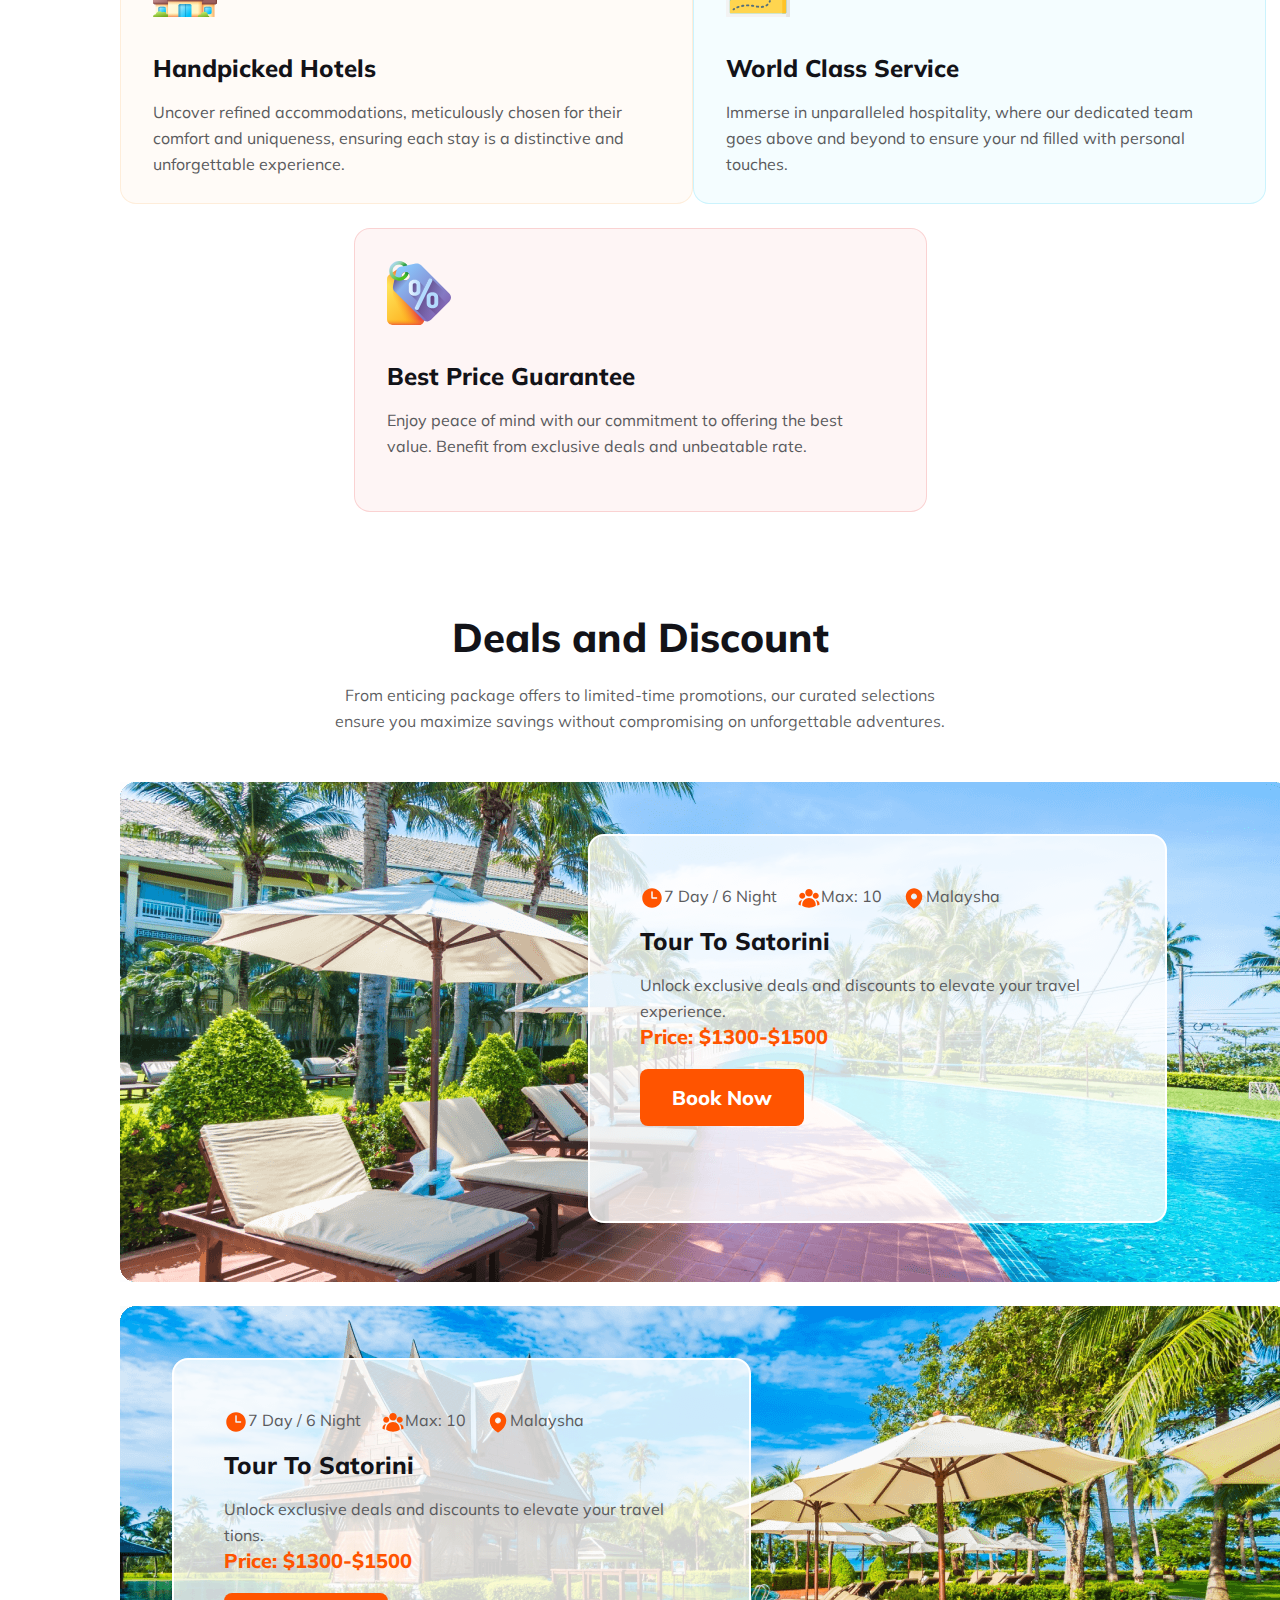
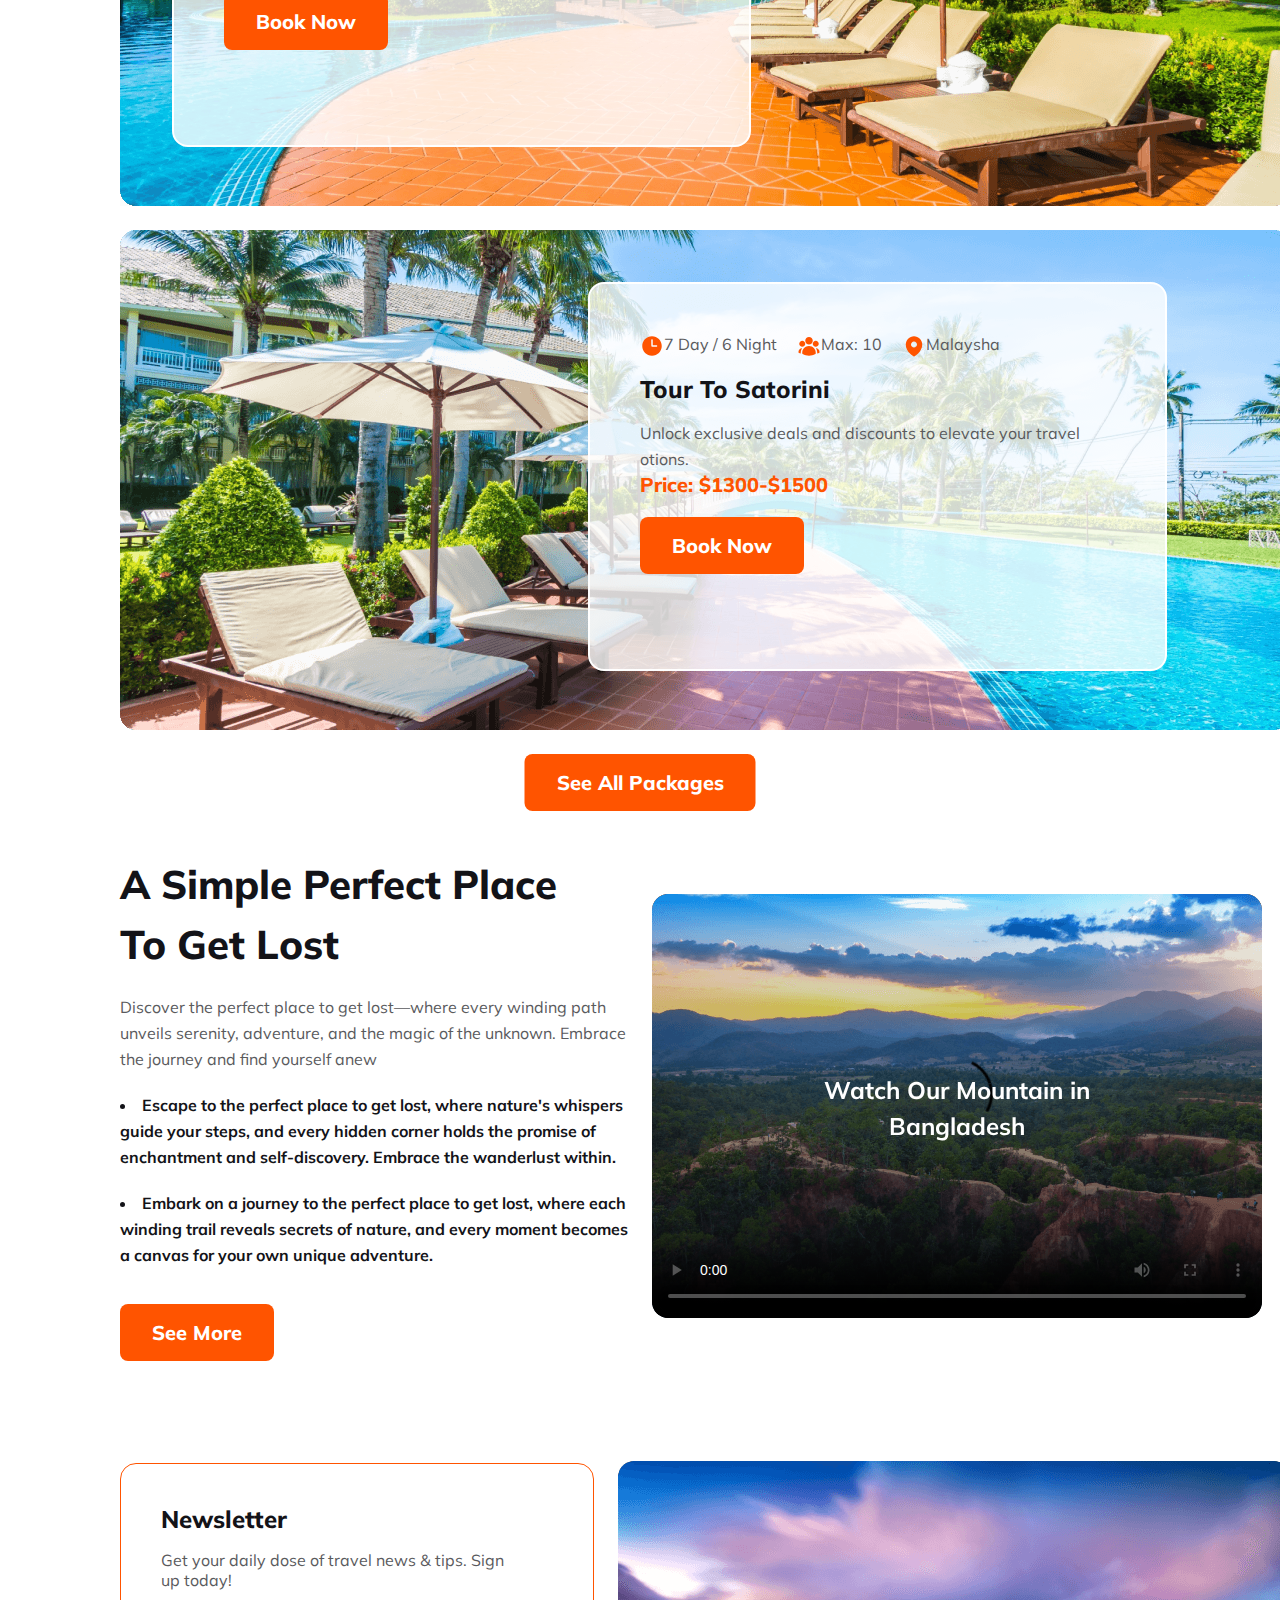
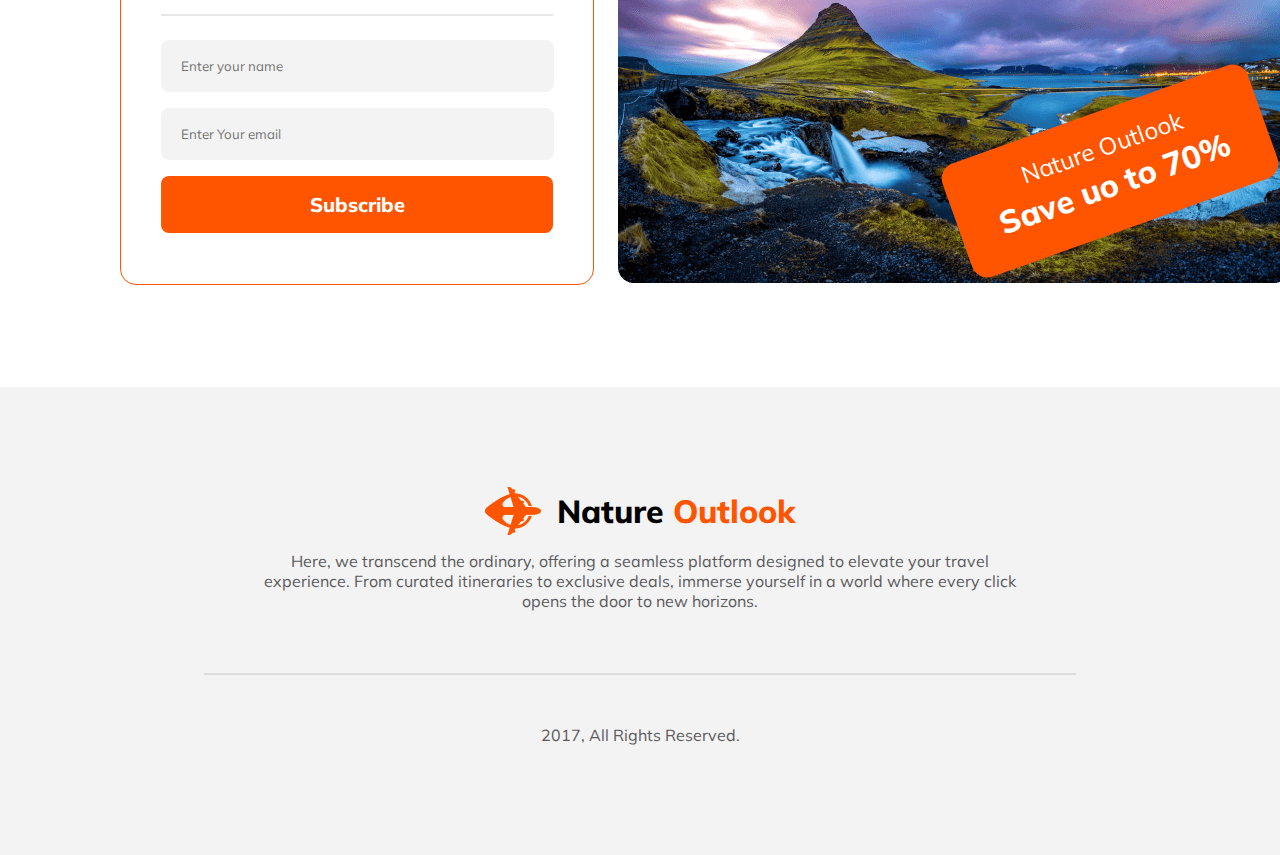
==== commit 5e5c82cc: "fixed responsive issue" ====
--- a/index.html
+++ b/index.html
@@ -299,7 +299,7 @@
 
         </section>
         <!-------Perfect Place  to get lost------------->
-        <section class="perfect-place container">
+        <section class="perfect-place  container">
             <div class="place-content">
                 <h2>A Simple Perfect Place To Get Lost </h2>
                 <p>Discover the perfect place to get lost—where every winding path unveils serenity, adventure, and the
--- a/assets/style/style.css
+++ b/assets/style/style.css
@@ -589,6 +589,10 @@
         margin: 0 auto;
         padding: 20px;
     } */
+     section .container{
+        max-width: 309px !important;
+        width: 90%;
+    }
     .tour-content h2,
     .destination-container h1,
     .choose-us-content h1,
@@ -792,7 +796,8 @@
     /*Perfect place to gaet lost*/
     .perfect-place {
         flex-direction: column;
-        margin: 0 auto;
+        width: 309px;
+        /* margin: 0 20px; */
     }
     .place-content h2 {
         width: 248px;
@@ -872,4 +877,34 @@
         padding-bottom: 31px;
         color: #131318;
     }
+}
+
+@media screen and (width <= 428px) {
+    
+    .place-content p,
+    .place-content ul li,
+    .perfect-place{
+        width: 347px;
+    }
+    .poster{
+        width: 100%;
+        object-fit: cover;
+    }
+
+    .news-form{
+        width: 347px;
+    }
+    .news-form p{
+        width: 300px;
+    }
+    .input{
+        width: auto;
+    }
+
+     .news-img img{
+        width: 347px;
+     }
+     .offer{
+        left: 115px;
+     }
 }